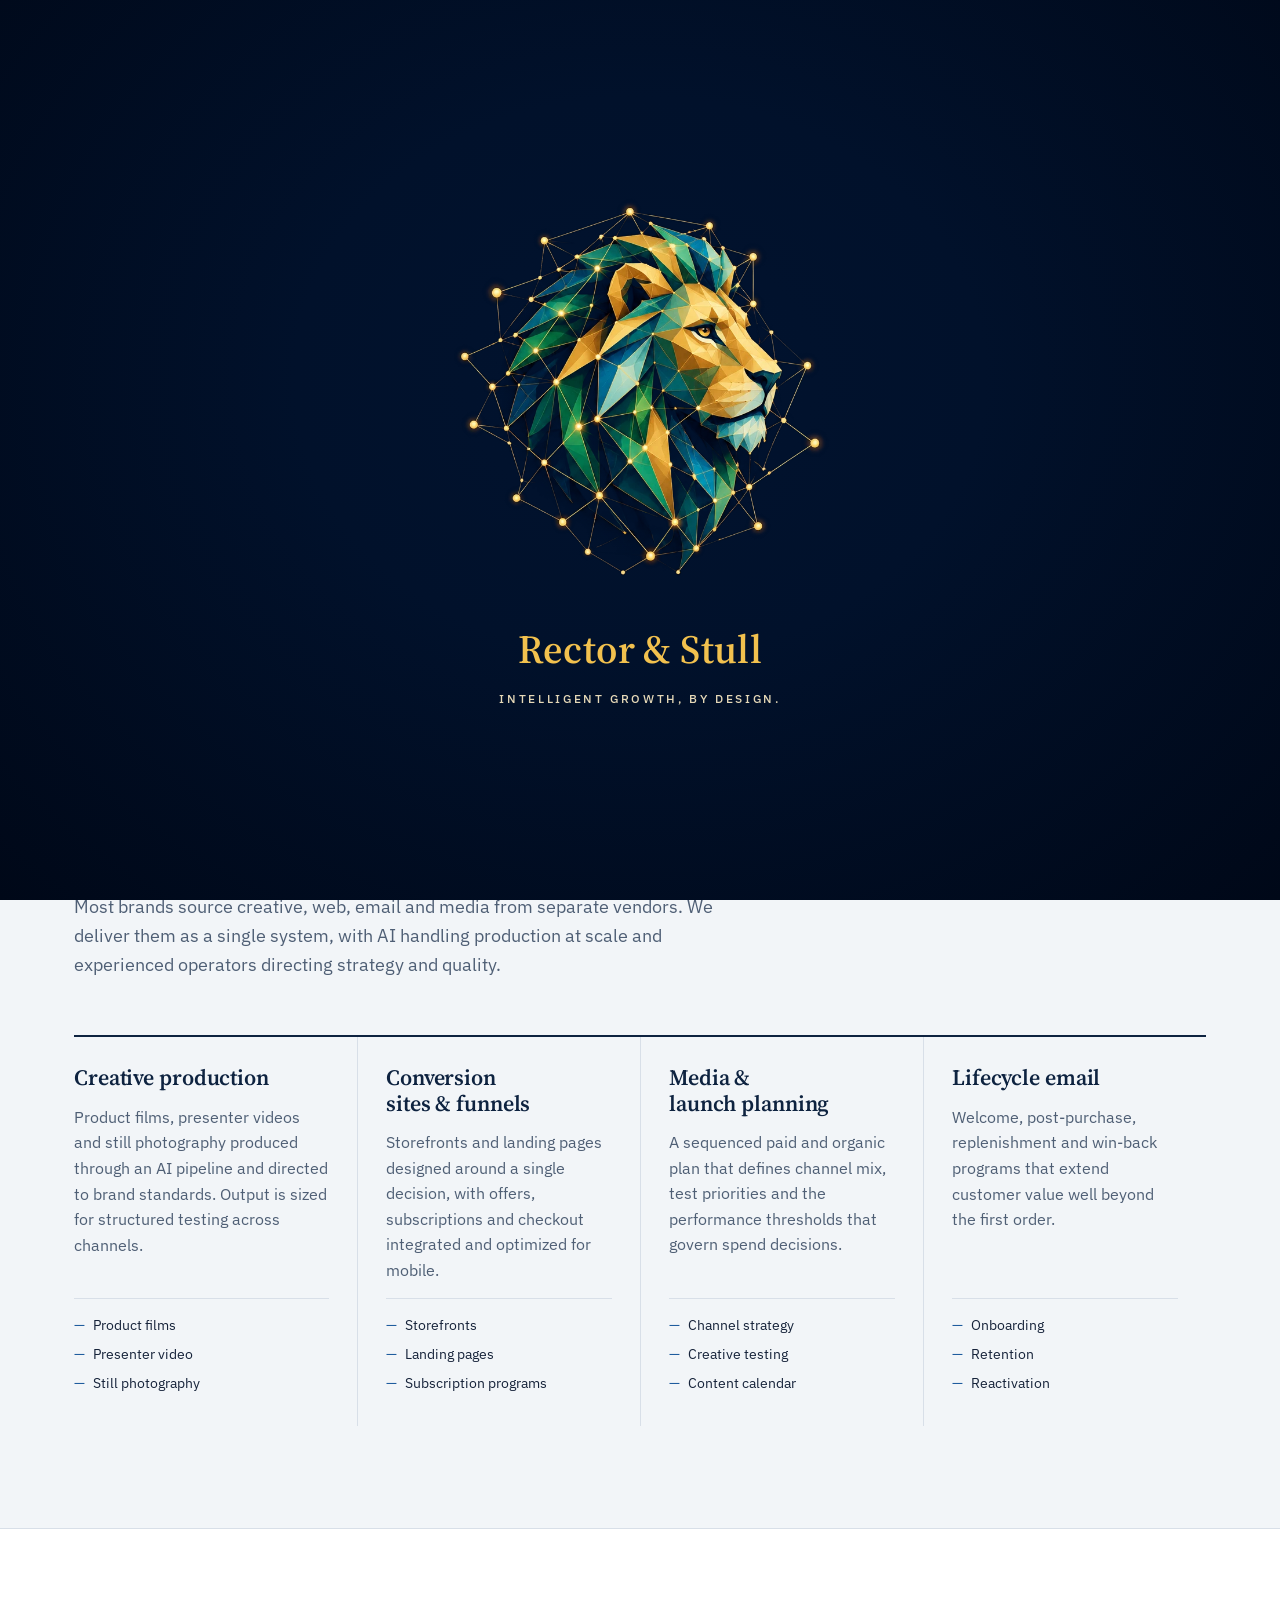
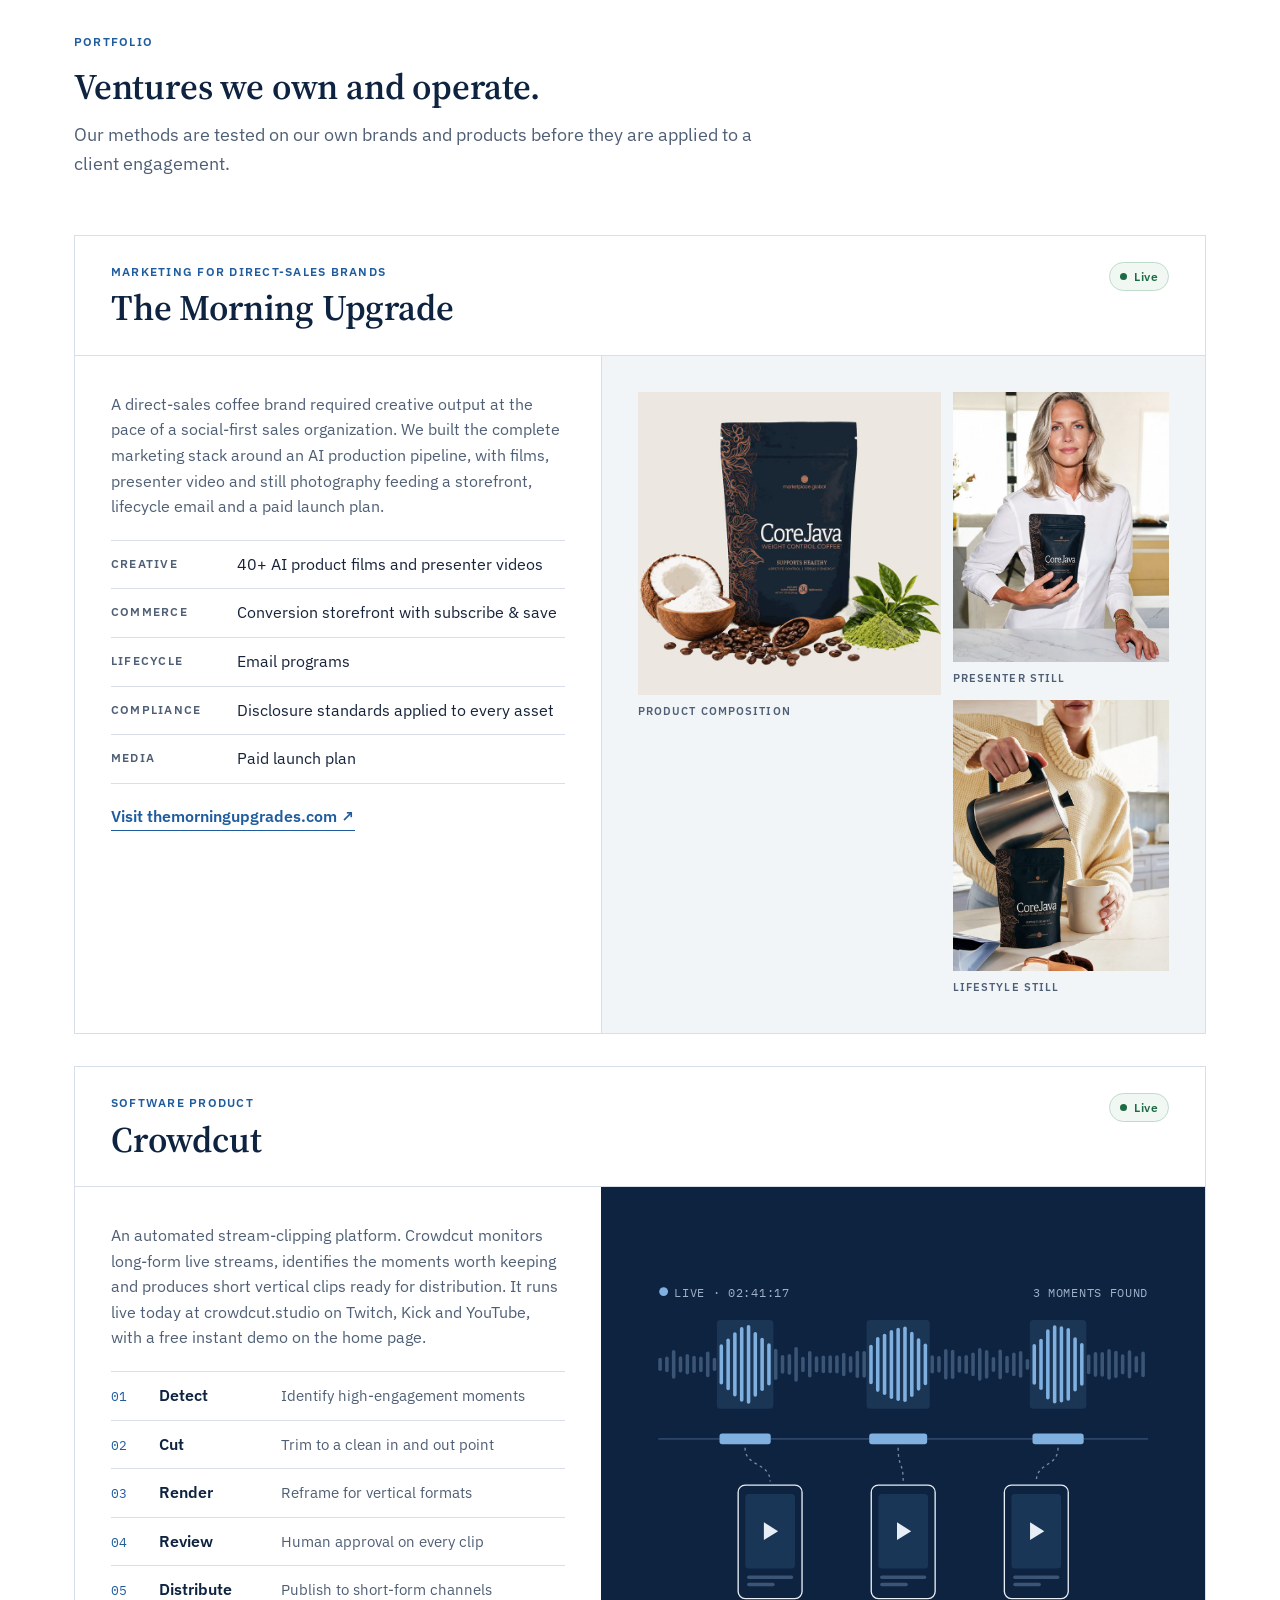
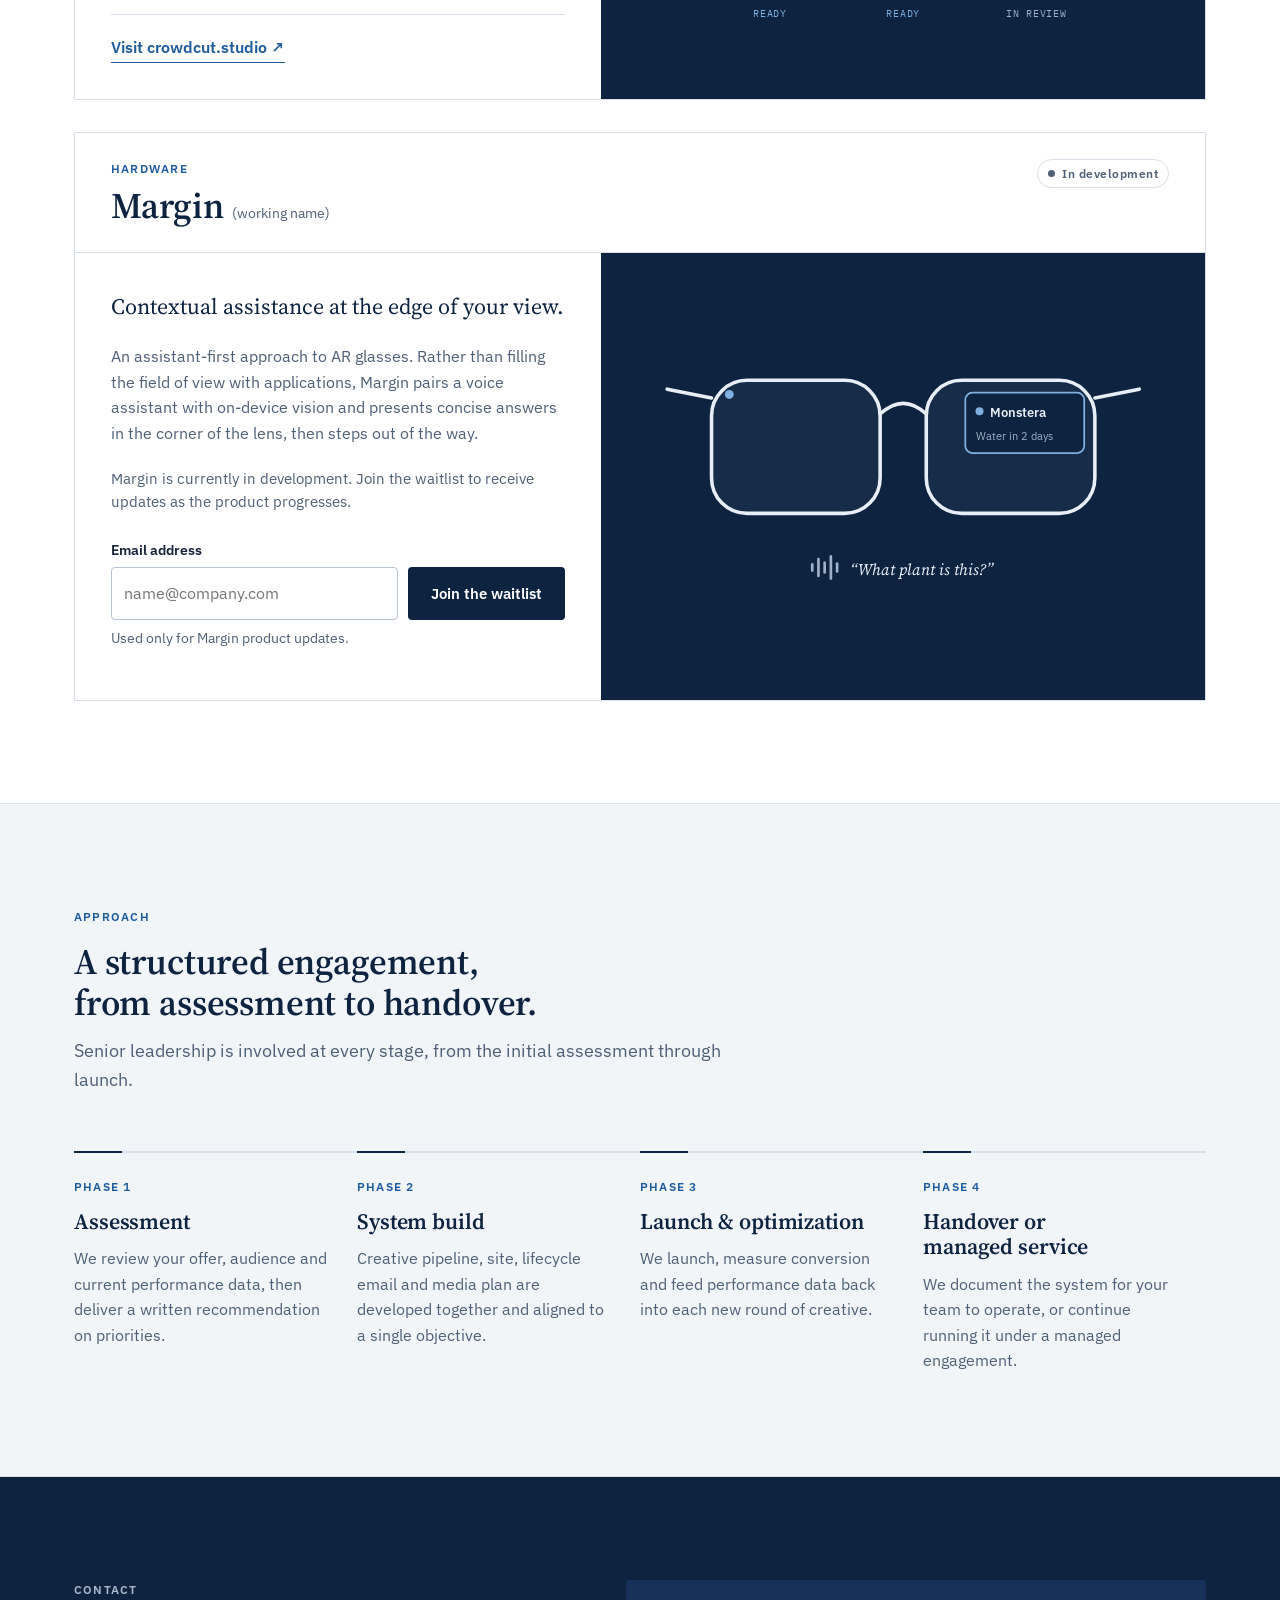
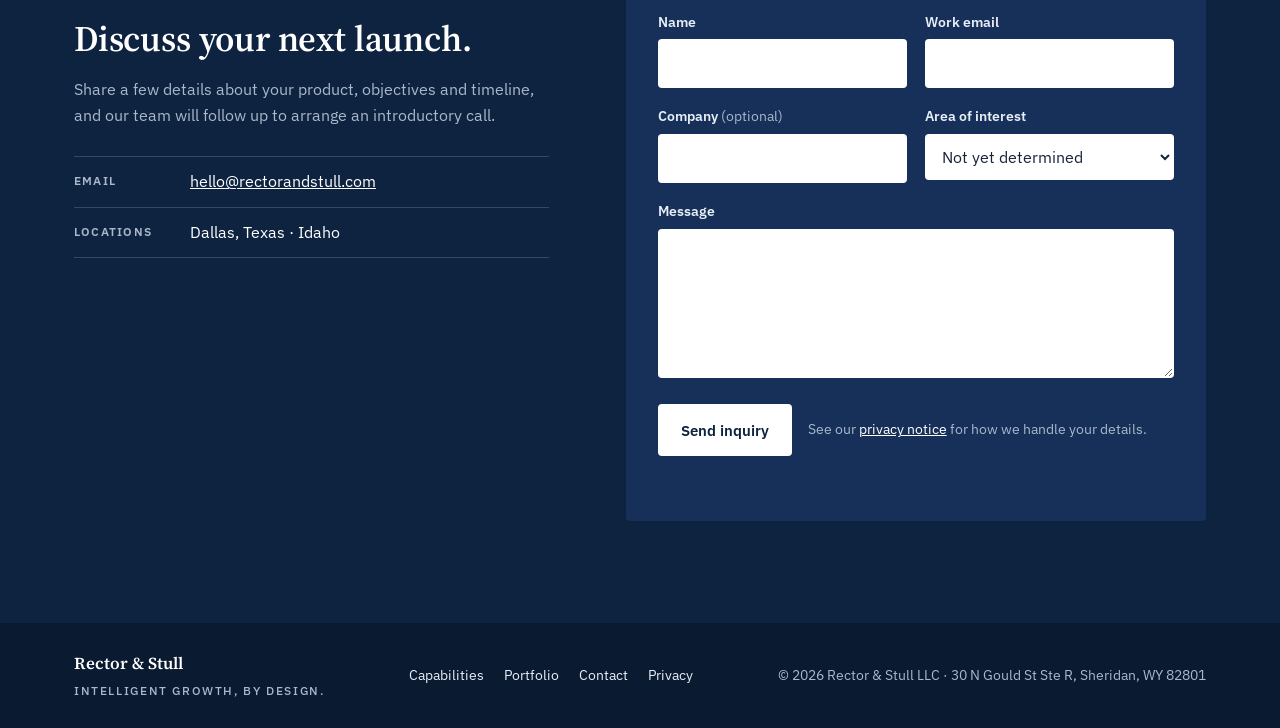
==== index.html @ 58e0342f "Intro: grow the network from one node, then assemble the 3D lion The intro starts from a single glow" ====
<!doctype html>
<html lang="en">
<head>
  <meta charset="utf-8">
  <meta name="viewport" content="width=device-width, initial-scale=1, viewport-fit=cover">
  <title>Rector &amp; Stull</title>
  <meta name="claude:viewport-fit-sides" content="cover">
  <meta name="description" content="Rector & Stull builds AI-driven marketing systems and products: creative production, conversion sites, email and paid media, run as one integrated program.">
  <meta name="theme-color" content="#0E2340">
  <link rel="canonical" href="https://rectorandstull.com/">
  <meta property="og:url" content="https://rectorandstull.com/">
  <meta property="og:image" content="https://rectorandstull.com/img/og.jpg">
  <meta property="og:image:width" content="1200">
  <meta property="og:image:height" content="630">
  <meta property="og:image:alt" content="Rector & Stull lion emblem">
  <meta name="twitter:image" content="https://rectorandstull.com/img/og.jpg">
  <meta name="twitter:card" content="summary_large_image">
  <meta property="og:title" content="Rector & Stull">
  <meta property="og:description" content="AI-driven marketing systems and products, proven on ventures we own and operate.">
  <meta property="og:type" content="website">
  <link rel="icon" type="image/png" href="img/favicon-64.png">
  <link rel="apple-touch-icon" href="img/apple-touch-icon.png">
  <link rel="preconnect" href="https://fonts.googleapis.com">
  <link rel="preconnect" href="https://fonts.gstatic.com" crossorigin>
  <link rel="stylesheet" href="https://fonts.googleapis.com/css2?family=IBM+Plex+Mono:wght@400;500&family=IBM+Plex+Sans:wght@400;500;600&family=Source+Serif+4:opsz,wght@8..60,500;8..60,600&display=swap">
  <link rel="stylesheet" href="assets/site.css">
  <script>
    (function () {
      var d = document.documentElement; d.classList.add('js');
      var seen = false; try { seen = sessionStorage.getItem('rs_intro') === '1'; } catch (e) {}
      var still = window.matchMedia && window.matchMedia('(prefers-reduced-motion: reduce)').matches;
      if (!seen && !still) d.classList.add('intro-on');
    })();
  </script>
</head>
<body>
  <div class="intro" id="intro" aria-hidden="true">
    <svg class="intro-lion" viewBox="0 0 690 690" aria-hidden="true"><defs><pattern id="rs-lion-tex" patternUnits="userSpaceOnUse" x="0" y="0" width="690" height="690"><image href="img/lion-3d.webp" x="0" y="0" width="690" height="690"/></pattern></defs><g class="intro-facets"><polygon points="42,284 0,207 106,256" style="--t:2976ms;--tx:-131px;--ty:-91px;--r:28deg"/><polygon points="0,138 98,174 0,207" style="--t:2971ms;--tx:-158px;--ty:-16px;--r:20deg"/><polygon points="0,207 98,174 106,256" style="--t:2907ms;--tx:-82px;--ty:-71px;--r:-16deg"/><polygon points="0,276 42,284 0,345" style="--t:2977ms;--tx:-139px;--ty:-22px;--r:44deg"/><polygon points="42,284 0,276 0,207" style="--t:3078ms;--tx:-106px;--ty:-18px;--r:43deg"/><polygon points="0,69 98,174 0,138" style="--t:3016ms;--tx:-43px;--ty:-67px;--r:-5deg"/><polygon points="540,112 507,133 456,80" style="--t:2842ms;--tx:126px;--ty:-95px;--r:-35deg"/><polygon points="465,59 540,112 456,80" style="--t:2903ms;--tx:50px;--ty:-69px;--r:33deg"/><polygon points="429,58 465,59 456,80" style="--t:2881ms;--tx:69px;--ty:-55px;--r:2deg"/><polygon points="552,0 465,59 483,0" style="--t:2953ms;--tx:74px;--ty:-108px;--r:1deg"/><polygon points="465,59 414,0 483,0" style="--t:2911ms;--tx:33px;--ty:-102px;--r:39deg"/><polygon points="465,59 429,58 414,0" style="--t:2898ms;--tx:23px;--ty:-93px;--r:-25deg"/><polygon points="208,210 204,136 265,162" style="--t:2800ms;--tx:-111px;--ty:-111px;--r:9deg"/><polygon points="69,690 131,529 138,690" style="--t:3226ms;--tx:-48px;--ty:157px;--r:27deg"/><polygon points="42,284 90,336 0,345" style="--t:2903ms;--tx:-132px;--ty:-52px;--r:-5deg"/><polygon points="131,529 0,621 0,552" style="--t:3114ms;--tx:-43px;--ty:58px;--r:18deg"/><polygon points="0,621 131,529 69,690" style="--t:3096ms;--tx:-93px;--ty:24px;--r:32deg"/><polygon points="200,329 248,368 206,375" style="--t:2642ms;--tx:-146px;--ty:-80px;--r:-34deg"/><polygon points="211,570 131,529 193,517" style="--t:2702ms;--tx:-44px;--ty:97px;--r:-38deg"/><polygon points="211,570 207,690 138,690" style="--t:2908ms;--tx:12px;--ty:163px;--r:-14deg"/><polygon points="131,529 211,570 138,690" style="--t:2978ms;--tx:-83px;--ty:118px;--r:31deg"/><polygon points="548,577 564,505 690,552" style="--t:2943ms;--tx:63px;--ty:49px;--r:-21deg"/><polygon points="690,621 548,577 690,552" style="--t:3023ms;--tx:94px;--ty:41px;--r:8deg"/><polygon points="0,69 69,0 98,174" style="--t:3019ms;--tx:-130px;--ty:-81px;--r:-49deg"/><polygon points="401,95 429,58 456,80" style="--t:2666ms;--tx:-38px;--ty:-152px;--r:13deg"/><polygon points="465,59 563,98 540,112" style="--t:2972ms;--tx:83px;--ty:-39px;--r:42deg"/><polygon points="563,98 465,59 552,0" style="--t:2895ms;--tx:73px;--ty:-117px;--r:30deg"/><polygon points="165,275 240,256 200,329" style="--t:2458ms;--tx:-67px;--ty:-32px;--r:-21deg"/><polygon points="240,256 165,275 208,210" style="--t:2720ms;--tx:-51px;--ty:-118px;--r:29deg"/><polygon points="208,210 157,187 204,136" style="--t:2822ms;--tx:-132px;--ty:-103px;--r:-5deg"/><polygon points="0,483 131,529 0,552" style="--t:2904ms;--tx:-116px;--ty:57px;--r:19deg"/><polygon points="131,529 0,483 96,428" style="--t:2952ms;--tx:-76px;--ty:110px;--r:42deg"/><polygon points="143,473 131,529 96,428" style="--t:2855ms;--tx:-121px;--ty:-10px;--r:31deg"/><polygon points="58,401 0,414 0,345" style="--t:2836ms;--tx:-105px;--ty:-44px;--r:38deg"/><polygon points="90,336 58,401 0,345" style="--t:2817ms;--tx:-153px;--ty:-23px;--r:21deg"/><polygon points="58,401 0,483 0,414" style="--t:3011ms;--tx:-74px;--ty:-27px;--r:-40deg"/><polygon points="0,483 58,401 96,428" style="--t:2924ms;--tx:-133px;--ty:-39px;--r:-19deg"/><polygon points="116,313 42,284 106,256" style="--t:2668ms;--tx:-115px;--ty:-26px;--r:-3deg"/><polygon points="116,313 90,336 42,284" style="--t:2832ms;--tx:-157px;--ty:14px;--r:-21deg"/><polygon points="114,406 143,473 96,428" style="--t:2644ms;--tx:-143px;--ty:79px;--r:-34deg"/><polygon points="143,473 114,406 165,414" style="--t:2646ms;--tx:-103px;--ty:-19px;--r:34deg"/><polygon points="58,401 114,406 96,428" style="--t:2665ms;--tx:-90px;--ty:-25px;--r:-32deg"/><polygon points="114,406 58,401 90,336" style="--t:2869ms;--tx:-145px;--ty:-80px;--r:25deg"/><polygon points="263,563 211,570 193,517" style="--t:2903ms;--tx:-115px;--ty:50px;--r:-36deg"/><polygon points="275,524 258,456 328,466" style="--t:2681ms;--tx:-32px;--ty:96px;--r:0deg"/><polygon points="263,563 275,524 298,560" style="--t:2579ms;--tx:23px;--ty:94px;--r:10deg"/><polygon points="275,524 263,563 193,517" style="--t:2799ms;--tx:-133px;--ty:72px;--r:44deg"/><polygon points="180,468 143,473 165,414" style="--t:2738ms;--tx:-127px;--ty:24px;--r:-42deg"/><polygon points="205,424 165,414 206,375" style="--t:2446ms;--tx:-90px;--ty:-3px;--r:29deg"/><polygon points="205,424 180,468 165,414" style="--t:2624ms;--tx:-65px;--ty:108px;--r:-6deg"/><polygon points="276,690 313,657 345,690" style="--t:2872ms;--tx:18px;--ty:99px;--r:-15deg"/><polygon points="414,690 411,658 483,690" style="--t:3098ms;--tx:72px;--ty:89px;--r:11deg"/><polygon points="411,658 442,615 483,690" style="--t:3125ms;--tx:55px;--ty:55px;--r:-31deg"/><polygon points="411,658 414,690 345,690" style="--t:2925ms;--tx:40px;--ty:66px;--r:-29deg"/><polygon points="442,615 476,610 483,690" style="--t:2882ms;--tx:57px;--ty:122px;--r:-14deg"/><polygon points="552,690 476,610 548,577" style="--t:2901ms;--tx:85px;--ty:45px;--r:-33deg"/><polygon points="464,562 476,610 442,615" style="--t:2867ms;--tx:2px;--ty:142px;--r:-30deg"/><polygon points="592,396 587,349 690,345" style="--t:2716ms;--tx:99px;--ty:-55px;--r:-14deg"/><polygon points="633,300 690,276 690,345" style="--t:3025ms;--tx:75px;--ty:-59px;--r:19deg"/><polygon points="587,349 633,300 690,345" style="--t:2909ms;--tx:160px;--ty:-12px;--r:-39deg"/><polygon points="633,300 690,207 690,276" style="--t:2888ms;--tx:124px;--ty:-27px;--r:48deg"/><polygon points="633,300 572,242 690,207" style="--t:3051ms;--tx:141px;--ty:-38px;--r:20deg"/><polygon points="621,690 552,690 548,577" style="--t:3002ms;--tx:52px;--ty:86px;--r:-14deg"/><polygon points="690,621 621,690 548,577" style="--t:3036ms;--tx:153px;--ty:29px;--r:22deg"/><polygon points="327,34 276,0 345,0" style="--t:3019ms;--tx:-37px;--ty:-105px;--r:-32deg"/><polygon points="344,128 347,72 374,94" style="--t:2773ms;--tx:64px;--ty:-133px;--r:43deg"/><polygon points="507,133 464,118 456,80" style="--t:2725ms;--tx:55px;--ty:-62px;--r:4deg"/><polygon points="477,169 464,118 507,133" style="--t:2632ms;--tx:71px;--ty:-102px;--r:-15deg"/><polygon points="464,118 401,95 456,80" style="--t:2741ms;--tx:67px;--ty:-97px;--r:-9deg"/><polygon points="207,0 179,84 138,0" style="--t:2874ms;--tx:-104px;--ty:-115px;--r:47deg"/><polygon points="216,94 179,84 207,0" style="--t:2864ms;--tx:-0px;--ty:-157px;--r:-28deg"/><polygon points="179,84 69,0 138,0" style="--t:2980ms;--tx:-34px;--ty:-95px;--r:46deg"/><polygon points="69,0 179,84 98,174" style="--t:2923ms;--tx:-58px;--ty:-128px;--r:-29deg"/><polygon points="179,84 216,94 204,136" style="--t:2929ms;--tx:-54px;--ty:-61px;--r:-45deg"/><polygon points="179,84 157,187 98,174" style="--t:2802ms;--tx:-55px;--ty:-80px;--r:34deg"/><polygon points="157,187 179,84 204,136" style="--t:2710ms;--tx:-16px;--ty:-72px;--r:-24deg"/><polygon points="476,314 457,348 428,318" style="--t:2363ms;--tx:98px;--ty:-37px;--r:-11deg"/><polygon points="416,376 457,348 445,374" style="--t:2560ms;--tx:129px;--ty:21px;--r:-11deg"/><polygon points="457,348 416,376 428,318" style="--t:2523ms;--tx:143px;--ty:-20px;--r:41deg"/><polygon points="336,381 309,365 339,331" style="--t:2310ms;--tx:-96px;--ty:2px;--r:41deg"/><polygon points="309,365 308,302 339,331" style="--t:2336ms;--tx:-36px;--ty:-85px;--r:-6deg"/><polygon points="248,368 309,365 271,392" style="--t:2501ms;--tx:-132px;--ty:75px;--r:4deg"/><polygon points="301,412 336,381 364,402" style="--t:2273ms;--tx:-10px;--ty:77px;--r:17deg"/><polygon points="258,456 301,412 328,466" style="--t:2555ms;--tx:4px;--ty:100px;--r:27deg"/><polygon points="301,412 258,456 271,392" style="--t:2361ms;--tx:-118px;--ty:94px;--r:7deg"/><polygon points="309,365 301,412 271,392" style="--t:2257ms;--tx:-145px;--ty:5px;--r:6deg"/><polygon points="301,412 309,365 336,381" style="--t:2291ms;--tx:-89px;--ty:63px;--r:-38deg"/><polygon points="416,376 364,352 428,318" style="--t:2240ms;--tx:64px;--ty:-59px;--r:-25deg"/><polygon points="364,352 336,381 339,331" style="--t:2305ms;--tx:44px;--ty:-121px;--r:32deg"/><polygon points="336,381 364,352 364,402" style="--t:2194ms;--tx:45px;--ty:64px;--r:-8deg"/><polygon points="364,352 416,376 364,402" style="--t:2218ms;--tx:80px;--ty:-7px;--r:-11deg"/><polygon points="529,310 476,314 513,270" style="--t:2678ms;--tx:117px;--ty:-85px;--r:-27deg"/><polygon points="690,207 539,194 690,138" style="--t:2910ms;--tx:65px;--ty:-43px;--r:-5deg"/><polygon points="572,242 539,194 690,207" style="--t:2887ms;--tx:75px;--ty:-10px;--r:30deg"/><polygon points="539,194 563,98 690,138" style="--t:2959ms;--tx:61px;--ty:-43px;--r:38deg"/><polygon points="563,98 539,194 540,112" style="--t:2792ms;--tx:88px;--ty:-87px;--r:41deg"/><polygon points="539,194 507,133 540,112" style="--t:2844ms;--tx:90px;--ty:-25px;--r:16deg"/><polygon points="539,194 477,169 507,133" style="--t:2772ms;--tx:87px;--ty:-100px;--r:5deg"/><polygon points="539,194 507,210 477,169" style="--t:2657ms;--tx:63px;--ty:-46px;--r:-2deg"/><polygon points="271,133 321,170 265,162" style="--t:2613ms;--tx:-74px;--ty:-103px;--r:17deg"/><polygon points="321,170 344,128 353,160" style="--t:2497ms;--tx:-20px;--ty:-73px;--r:10deg"/><polygon points="321,170 271,133 344,128" style="--t:2509ms;--tx:-53px;--ty:-102px;--r:-5deg"/><polygon points="240,256 254,317 200,329" style="--t:2317ms;--tx:-49px;--ty:-79px;--r:11deg"/><polygon points="254,317 248,368 200,329" style="--t:2360ms;--tx:-100px;--ty:-32px;--r:-18deg"/><polygon points="309,365 254,317 308,302" style="--t:2310ms;--tx:-105px;--ty:-77px;--r:19deg"/><polygon points="254,317 309,365 248,368" style="--t:2297ms;--tx:-89px;--ty:33px;--r:-17deg"/><polygon points="240,256 262,196 304,225" style="--t:2530ms;--tx:-59px;--ty:-82px;--r:-40deg"/><polygon points="321,170 262,196 265,162" style="--t:2614ms;--tx:-87px;--ty:-85px;--r:19deg"/><polygon points="262,196 321,170 304,225" style="--t:2567ms;--tx:-68px;--ty:-81px;--r:44deg"/><polygon points="262,196 208,210 265,162" style="--t:2467ms;--tx:-35px;--ty:-108px;--r:11deg"/><polygon points="262,196 240,256 208,210" style="--t:2517ms;--tx:-113px;--ty:-56px;--r:-49deg"/><polygon points="165,275 128,249 208,210" style="--t:2760ms;--tx:-64px;--ty:-86px;--r:4deg"/><polygon points="128,249 157,187 208,210" style="--t:2694ms;--tx:-23px;--ty:-71px;--r:-20deg"/><polygon points="128,249 116,313 106,256" style="--t:2703ms;--tx:-108px;--ty:-93px;--r:-8deg"/><polygon points="116,313 128,249 165,275" style="--t:2533ms;--tx:-94px;--ty:-58px;--r:-38deg"/><polygon points="98,174 128,249 106,256" style="--t:2822ms;--tx:-91px;--ty:-44px;--r:-23deg"/><polygon points="157,187 128,249 98,174" style="--t:2778ms;--tx:-104px;--ty:-35px;--r:44deg"/><polygon points="131,529 153,508 193,517" style="--t:2793ms;--tx:-66px;--ty:103px;--r:42deg"/><polygon points="143,473 153,508 131,529" style="--t:2920ms;--tx:-147px;--ty:63px;--r:26deg"/><polygon points="153,508 180,468 193,517" style="--t:2797ms;--tx:-61px;--ty:59px;--r:23deg"/><polygon points="180,468 153,508 143,473" style="--t:2788ms;--tx:-102px;--ty:2px;--r:38deg"/><polygon points="165,316 165,275 200,329" style="--t:2494ms;--tx:-113px;--ty:-126px;--r:-45deg"/><polygon points="165,316 116,313 165,275" style="--t:2592ms;--tx:-105px;--ty:-129px;--r:17deg"/><polygon points="297,614 263,563 298,560" style="--t:2673ms;--tx:31px;--ty:90px;--r:44deg"/><polygon points="218,481 275,524 193,517" style="--t:2778ms;--tx:-80px;--ty:122px;--r:40deg"/><polygon points="275,524 218,481 258,456" style="--t:2554ms;--tx:-86px;--ty:45px;--r:-17deg"/><polygon points="180,468 218,481 193,517" style="--t:2550ms;--tx:-54px;--ty:113px;--r:-48deg"/><polygon points="218,481 205,424 258,456" style="--t:2600ms;--tx:-70px;--ty:127px;--r:-37deg"/><polygon points="205,424 218,481 180,468" style="--t:2543ms;--tx:-82px;--ty:98px;--r:31deg"/><polygon points="248,368 239,406 206,375" style="--t:2560ms;--tx:-138px;--ty:-12px;--r:4deg"/><polygon points="239,406 205,424 206,375" style="--t:2481ms;--tx:-120px;--ty:100px;--r:-9deg"/><polygon points="239,406 248,368 271,392" style="--t:2490ms;--tx:-72px;--ty:77px;--r:-40deg"/><polygon points="258,456 239,406 271,392" style="--t:2436ms;--tx:-100px;--ty:31px;--r:18deg"/><polygon points="205,424 239,406 258,456" style="--t:2416ms;--tx:-86px;--ty:71px;--r:1deg"/><polygon points="313,657 363,628 345,690" style="--t:2871ms;--tx:-40px;--ty:153px;--r:31deg"/><polygon points="363,628 411,658 345,690" style="--t:2814ms;--tx:11px;--ty:104px;--r:7deg"/><polygon points="297,614 363,628 313,657" style="--t:2768ms;--tx:-38px;--ty:105px;--r:44deg"/><polygon points="476,610 522,556 548,577" style="--t:2757ms;--tx:81px;--ty:86px;--r:33deg"/><polygon points="522,556 476,610 464,562" style="--t:2942ms;--tx:83px;--ty:57px;--r:24deg"/><polygon points="522,556 564,505 548,577" style="--t:2862ms;--tx:146px;--ty:73px;--r:34deg"/><polygon points="534,510 522,556 505,520" style="--t:2775ms;--tx:111px;--ty:120px;--r:-28deg"/><polygon points="522,556 534,510 564,505" style="--t:2972ms;--tx:57px;--ty:131px;--r:19deg"/><polygon points="416,376 391,416 364,402" style="--t:2457ms;--tx:94px;--ty:87px;--r:-30deg"/><polygon points="474,533 458,461 505,520" style="--t:2737ms;--tx:61px;--ty:102px;--r:18deg"/><polygon points="522,556 474,533 505,520" style="--t:2791ms;--tx:50px;--ty:133px;--r:-41deg"/><polygon points="474,533 522,556 464,562" style="--t:2896ms;--tx:61px;--ty:49px;--r:-38deg"/><polygon points="672,428 646,434 690,345" style="--t:2925ms;--tx:102px;--ty:16px;--r:-30deg"/><polygon points="646,434 592,396 690,345" style="--t:2999ms;--tx:157px;--ty:-7px;--r:-26deg"/><polygon points="690,483 646,434 672,428" style="--t:3068ms;--tx:154px;--ty:15px;--r:15deg"/><polygon points="457,348 506,363 445,374" style="--t:2569ms;--tx:129px;--ty:-66px;--r:-15deg"/><polygon points="506,363 529,310 587,349" style="--t:2744ms;--tx:78px;--ty:26px;--r:-48deg"/><polygon points="506,363 457,348 476,314" style="--t:2610ms;--tx:146px;--ty:66px;--r:-6deg"/><polygon points="529,310 506,363 476,314" style="--t:2687ms;--tx:55px;--ty:-53px;--r:8deg"/><polygon points="273,43 216,94 207,0" style="--t:2912ms;--tx:4px;--ty:-93px;--r:-4deg"/><polygon points="216,94 273,43 277,79" style="--t:2982ms;--tx:-57px;--ty:-95px;--r:11deg"/><polygon points="273,43 276,0 327,34" style="--t:3068ms;--tx:-71px;--ty:-119px;--r:-9deg"/><polygon points="301,80 347,72 344,128" style="--t:2720ms;--tx:-39px;--ty:-110px;--r:7deg"/><polygon points="301,80 271,133 277,79" style="--t:2723ms;--tx:-30px;--ty:-130px;--r:35deg"/><polygon points="271,133 301,80 344,128" style="--t:2729ms;--tx:-49px;--ty:-159px;--r:-33deg"/><polygon points="347,72 301,80 327,34" style="--t:2681ms;--tx:40px;--ty:-88px;--r:-35deg"/><polygon points="273,43 301,80 277,79" style="--t:2787ms;--tx:-41px;--ty:-97px;--r:35deg"/><polygon points="301,80 273,43 327,34" style="--t:2785ms;--tx:-51px;--ty:-76px;--r:45deg"/><polygon points="362,54 327,34 345,0" style="--t:2875ms;--tx:-25px;--ty:-146px;--r:44deg"/><polygon points="362,54 347,72 327,34" style="--t:2845ms;--tx:36px;--ty:-90px;--r:-15deg"/><polygon points="414,0 362,54 345,0" style="--t:2951ms;--tx:-22px;--ty:-95px;--r:-31deg"/><polygon points="429,58 362,54 414,0" style="--t:2819ms;--tx:82px;--ty:-125px;--r:-39deg"/><polygon points="347,72 362,54 374,94" style="--t:2751ms;--tx:49px;--ty:-148px;--r:6deg"/><polygon points="362,54 401,95 374,94" style="--t:2856ms;--tx:-29px;--ty:-145px;--r:32deg"/><polygon points="401,95 362,54 429,58" style="--t:2791ms;--tx:-10px;--ty:-73px;--r:13deg"/><polygon points="236,113 216,94 277,79" style="--t:2830ms;--tx:-100px;--ty:-69px;--r:44deg"/><polygon points="271,133 236,113 277,79" style="--t:2599ms;--tx:-52px;--ty:-55px;--r:-6deg"/><polygon points="216,94 236,113 204,136" style="--t:2737ms;--tx:-2px;--ty:-77px;--r:-30deg"/><polygon points="204,136 236,113 265,162" style="--t:2847ms;--tx:-82px;--ty:-49px;--r:-11deg"/><polygon points="236,113 271,133 265,162" style="--t:2534ms;--tx:-77px;--ty:-105px;--r:12deg"/><polygon points="507,210 527,244 513,270" style="--t:2694ms;--tx:120px;--ty:-54px;--r:-47deg"/><polygon points="527,244 539,194 572,242" style="--t:2785ms;--tx:81px;--ty:-43px;--r:-8deg"/><polygon points="539,194 527,244 507,210" style="--t:2623ms;--tx:95px;--ty:-23px;--r:-34deg"/><polygon points="464,118 405,154 401,95" style="--t:2814ms;--tx:92px;--ty:-125px;--r:18deg"/><polygon points="401,95 405,154 374,94" style="--t:2691ms;--tx:21px;--ty:-124px;--r:10deg"/><polygon points="405,154 344,128 374,94" style="--t:2823ms;--tx:-23px;--ty:-145px;--r:-48deg"/><polygon points="344,128 405,154 353,160" style="--t:2535ms;--tx:57px;--ty:-76px;--r:1deg"/><polygon points="507,210 481,196 477,169" style="--t:2804ms;--tx:92px;--ty:-75px;--r:20deg"/><polygon points="446,253 476,314 428,318" style="--t:2623ms;--tx:88px;--ty:-2px;--r:-36deg"/><polygon points="476,314 446,253 513,270" style="--t:2481ms;--tx:82px;--ty:-121px;--r:33deg"/><polygon points="446,253 507,210 513,270" style="--t:2490ms;--tx:38px;--ty:-95px;--r:19deg"/><polygon points="446,253 481,196 507,210" style="--t:2698ms;--tx:87px;--ty:-101px;--r:42deg"/><polygon points="481,196 446,253 424,230" style="--t:2675ms;--tx:29px;--ty:-138px;--r:28deg"/><polygon points="633,300 574,298 572,242" style="--t:2927ms;--tx:79px;--ty:-34px;--r:-3deg"/><polygon points="574,298 529,310 513,270" style="--t:2631ms;--tx:135px;--ty:-67px;--r:15deg"/><polygon points="574,298 633,300 587,349" style="--t:2857ms;--tx:84px;--ty:1px;--r:-44deg"/><polygon points="529,310 574,298 587,349" style="--t:2688ms;--tx:131px;--ty:31px;--r:29deg"/><polygon points="527,244 574,298 513,270" style="--t:2721ms;--tx:169px;--ty:-16px;--r:21deg"/><polygon points="574,298 527,244 572,242" style="--t:2845ms;--tx:143px;--ty:19px;--r:31deg"/><polygon points="254,317 272,286 308,302" style="--t:2230ms;--tx:-160px;--ty:-26px;--r:-26deg"/><polygon points="272,286 254,317 240,256" style="--t:2363ms;--tx:-129px;--ty:-33px;--r:-47deg"/><polygon points="165,316 160,363 116,313" style="--t:2739ms;--tx:-144px;--ty:14px;--r:41deg"/><polygon points="116,313 160,363 90,336" style="--t:2763ms;--tx:-132px;--ty:-2px;--r:36deg"/><polygon points="160,363 114,406 90,336" style="--t:2778ms;--tx:-67px;--ty:23px;--r:38deg"/><polygon points="114,406 160,363 165,414" style="--t:2709ms;--tx:-96px;--ty:80px;--r:9deg"/><polygon points="165,414 160,363 206,375" style="--t:2532ms;--tx:-89px;--ty:-30px;--r:-36deg"/><polygon points="160,363 200,329 206,375" style="--t:2496ms;--tx:-156px;--ty:26px;--r:16deg"/><polygon points="160,363 165,316 200,329" style="--t:2464ms;--tx:-80px;--ty:-1px;--r:21deg"/><polygon points="263,563 254,621 211,570" style="--t:2938ms;--tx:7px;--ty:120px;--r:-26deg"/><polygon points="297,614 254,621 263,563" style="--t:2773ms;--tx:-94px;--ty:139px;--r:-22deg"/><polygon points="211,570 254,621 207,690" style="--t:2946ms;--tx:-15px;--ty:75px;--r:10deg"/><polygon points="254,621 276,690 207,690" style="--t:2897ms;--tx:-74px;--ty:124px;--r:-36deg"/><polygon points="276,690 254,621 313,657" style="--t:2992ms;--tx:20px;--ty:145px;--r:-21deg"/><polygon points="254,621 297,614 313,657" style="--t:2962ms;--tx:-48px;--ty:118px;--r:-28deg"/><polygon points="411,658 414,624 442,615" style="--t:3027ms;--tx:64px;--ty:132px;--r:-3deg"/><polygon points="363,628 414,624 411,658" style="--t:2902ms;--tx:-8px;--ty:104px;--r:26deg"/><polygon points="360,567 297,614 298,560" style="--t:2762ms;--tx:-56px;--ty:128px;--r:45deg"/><polygon points="360,567 363,628 297,614" style="--t:2800ms;--tx:27px;--ty:167px;--r:2deg"/><polygon points="458,461 527,462 505,520" style="--t:2679ms;--tx:58px;--ty:75px;--r:46deg"/><polygon points="527,462 534,510 505,520" style="--t:2852ms;--tx:66px;--ty:74px;--r:31deg"/><polygon points="534,510 527,462 564,505" style="--t:2930ms;--tx:95px;--ty:130px;--r:-41deg"/><polygon points="397,471 391,416 458,461" style="--t:2604ms;--tx:26px;--ty:115px;--r:-42deg"/><polygon points="646,434 578,468 592,396" style="--t:2872ms;--tx:73px;--ty:-3px;--r:44deg"/><polygon points="527,462 578,468 564,505" style="--t:2911ms;--tx:113px;--ty:90px;--r:17deg"/><polygon points="578,468 690,483 564,505" style="--t:2910ms;--tx:99px;--ty:-1px;--r:1deg"/><polygon points="578,468 646,434 690,483" style="--t:2979ms;--tx:82px;--ty:8px;--r:-16deg"/><polygon points="481,196 446,159 477,169" style="--t:2572ms;--tx:82px;--ty:-42px;--r:-11deg"/><polygon points="446,159 464,118 477,169" style="--t:2723ms;--tx:25px;--ty:-117px;--r:5deg"/><polygon points="446,159 405,154 464,118" style="--t:2550ms;--tx:100px;--ty:-73px;--r:-35deg"/><polygon points="366,246 383,205 424,230" style="--t:2623ms;--tx:-9px;--ty:-142px;--r:-2deg"/><polygon points="405,154 383,205 353,160" style="--t:2504ms;--tx:5px;--ty:-118px;--r:-13deg"/><polygon points="383,205 321,170 353,160" style="--t:2478ms;--tx:-7px;--ty:-113px;--r:19deg"/><polygon points="322,240 383,205 366,246" style="--t:2346ms;--tx:-67px;--ty:-138px;--r:-43deg"/><polygon points="321,170 322,240 304,225" style="--t:2526ms;--tx:-23px;--ty:-166px;--r:-31deg"/><polygon points="383,205 322,240 321,170" style="--t:2616ms;--tx:-39px;--ty:-78px;--r:15deg"/><polygon points="308,302 360,301 339,331" style="--t:2147ms;--tx:-11px;--ty:-137px;--r:-37deg"/><polygon points="322,240 360,301 308,302" style="--t:2413ms;--tx:-46px;--ty:-160px;--r:-49deg"/><polygon points="360,301 322,240 366,246" style="--t:2234ms;--tx:18px;--ty:-94px;--r:-10deg"/><polygon points="360,301 364,352 339,331" style="--t:2370ms;--tx:7px;--ty:-75px;--r:-36deg"/><polygon points="364,352 360,301 428,318" style="--t:2328ms;--tx:133px;--ty:-59px;--r:-3deg"/><polygon points="286,274 240,256 304,225" style="--t:2356ms;--tx:-78px;--ty:-49px;--r:-30deg"/><polygon points="286,274 272,286 240,256" style="--t:2548ms;--tx:-61px;--ty:-54px;--r:14deg"/><polygon points="322,240 286,274 304,225" style="--t:2403ms;--tx:-133px;--ty:-103px;--r:45deg"/><polygon points="272,286 286,274 308,302" style="--t:2285ms;--tx:-30px;--ty:-112px;--r:17deg"/><polygon points="286,274 322,240 308,302" style="--t:2410ms;--tx:-17px;--ty:-113px;--r:-35deg"/><polygon points="325,533 360,567 298,560" style="--t:2811ms;--tx:-2px;--ty:114px;--r:26deg"/><polygon points="325,533 275,524 328,466" style="--t:2674ms;--tx:-80px;--ty:74px;--r:13deg"/><polygon points="275,524 325,533 298,560" style="--t:2561ms;--tx:20px;--ty:93px;--r:-22deg"/><polygon points="405,571 414,624 363,628" style="--t:2835ms;--tx:81px;--ty:142px;--r:-7deg"/><polygon points="360,567 405,571 363,628" style="--t:2765ms;--tx:-51px;--ty:141px;--r:27deg"/><polygon points="414,624 405,571 442,615" style="--t:2986ms;--tx:2px;--ty:101px;--r:46deg"/><polygon points="405,571 464,562 442,615" style="--t:2676ms;--tx:-10px;--ty:112px;--r:-16deg"/><polygon points="464,424 527,462 458,461" style="--t:2625ms;--tx:140px;--ty:68px;--r:31deg"/><polygon points="506,363 464,424 445,374" style="--t:2613ms;--tx:113px;--ty:-13px;--r:-42deg"/><polygon points="391,416 464,424 458,461" style="--t:2608ms;--tx:109px;--ty:13px;--r:-35deg"/><polygon points="464,424 416,376 445,374" style="--t:2589ms;--tx:68px;--ty:72px;--r:37deg"/><polygon points="464,424 391,416 416,376" style="--t:2364ms;--tx:68px;--ty:66px;--r:-5deg"/><polygon points="592,396 557,414 587,349" style="--t:2805ms;--tx:90px;--ty:-6px;--r:9deg"/><polygon points="578,468 557,414 592,396" style="--t:2882ms;--tx:66px;--ty:78px;--r:-24deg"/><polygon points="557,414 578,468 527,462" style="--t:2635ms;--tx:73px;--ty:3px;--r:-25deg"/><polygon points="354,442 397,471 328,466" style="--t:2575ms;--tx:77px;--ty:110px;--r:-21deg"/><polygon points="397,471 354,442 391,416" style="--t:2395ms;--tx:47px;--ty:103px;--r:-5deg"/><polygon points="391,416 354,442 364,402" style="--t:2302ms;--tx:49px;--ty:152px;--r:-49deg"/><polygon points="301,412 354,442 328,466" style="--t:2326ms;--tx:-32px;--ty:97px;--r:-25deg"/><polygon points="354,442 301,412 364,402" style="--t:2559ms;--tx:23px;--ty:160px;--r:12deg"/><polygon points="474,533 437,491 458,461" style="--t:2521ms;--tx:64px;--ty:44px;--r:4deg"/><polygon points="437,491 397,471 458,461" style="--t:2723ms;--tx:67px;--ty:28px;--r:-47deg"/><polygon points="446,159 410,205 405,154" style="--t:2543ms;--tx:-3px;--ty:-167px;--r:28deg"/><polygon points="383,205 410,205 424,230" style="--t:2653ms;--tx:71px;--ty:-134px;--r:21deg"/><polygon points="410,205 383,205 405,154" style="--t:2497ms;--tx:46px;--ty:-87px;--r:-4deg"/><polygon points="410,205 481,196 424,230" style="--t:2665ms;--tx:19px;--ty:-85px;--r:35deg"/><polygon points="410,205 446,159 481,196" style="--t:2606ms;--tx:14px;--ty:-101px;--r:-22deg"/><polygon points="360,301 408,264 428,318" style="--t:2490ms;--tx:98px;--ty:-129px;--r:-3deg"/><polygon points="408,264 360,301 366,246" style="--t:2509ms;--tx:95px;--ty:-83px;--r:29deg"/><polygon points="408,264 446,253 428,318" style="--t:2375ms;--tx:42px;--ty:-123px;--r:-44deg"/><polygon points="408,264 366,246 424,230" style="--t:2433ms;--tx:82px;--ty:-122px;--r:40deg"/><polygon points="446,253 408,264 424,230" style="--t:2387ms;--tx:105px;--ty:-58px;--r:12deg"/><polygon points="378,530 405,571 360,567" style="--t:2718ms;--tx:-23px;--ty:97px;--r:-49deg"/><polygon points="325,533 378,530 360,567" style="--t:2796ms;--tx:-20px;--ty:140px;--r:-38deg"/><polygon points="397,471 378,530 328,466" style="--t:2482ms;--tx:3px;--ty:145px;--r:16deg"/><polygon points="378,530 325,533 328,466" style="--t:2645ms;--tx:-16px;--ty:83px;--r:-5deg"/><polygon points="464,424 524,401 527,462" style="--t:2594ms;--tx:94px;--ty:78px;--r:22deg"/><polygon points="524,401 557,414 527,462" style="--t:2768ms;--tx:106px;--ty:114px;--r:-45deg"/><polygon points="524,401 464,424 506,363" style="--t:2652ms;--tx:80px;--ty:6px;--r:-2deg"/><polygon points="524,401 506,363 587,349" style="--t:2780ms;--tx:74px;--ty:32px;--r:-30deg"/><polygon points="557,414 524,401 587,349" style="--t:2781ms;--tx:60px;--ty:50px;--r:-41deg"/><polygon points="415,521 474,533 464,562" style="--t:2807ms;--tx:58px;--ty:139px;--r:-30deg"/><polygon points="415,521 437,491 474,533" style="--t:2687ms;--tx:21px;--ty:106px;--r:-10deg"/><polygon points="405,571 415,521 464,562" style="--t:2604ms;--tx:6px;--ty:115px;--r:-12deg"/><polygon points="378,530 415,521 405,571" style="--t:2754ms;--tx:-20px;--ty:155px;--r:-16deg"/><polygon points="437,491 415,521 397,471" style="--t:2654ms;--tx:90px;--ty:125px;--r:29deg"/><polygon points="415,521 378,530 397,471" style="--t:2681ms;--tx:-6px;--ty:121px;--r:7deg"/></g><image class="intro-color" href="img/lion-3d.webp" x="0" y="0" width="690" height="690"/><g class="intro-net"><line class="edge" x1="339" y1="331" x2="308" y2="302" pathLength="1" style="--t:350ms;--dur:135ms"/><line class="edge" x1="339" y1="331" x2="336" y2="381" pathLength="1" style="--t:350ms;--dur:138ms"/><line class="edge" x1="308" y1="302" x2="272" y2="286" pathLength="1" style="--t:485ms;--dur:120ms"/><line class="edge" x1="308" y1="302" x2="286" y2="274" pathLength="1" style="--t:485ms;--dur:120ms"/><line class="edge" x1="272" y1="286" x2="271" y2="392" pathLength="1" style="--t:670ms;--dur:260ms"/><line class="edge" x1="336" y1="381" x2="271" y2="392" pathLength="1" style="--t:488ms;--dur:182ms"/><line class="edge" x1="271" y1="392" x2="354" y2="442" pathLength="1" style="--t:690ms;--dur:260ms"/><line class="edge" x1="336" y1="381" x2="354" y2="442" pathLength="1" style="--t:488ms;--dur:202ms"/><line class="edge" x1="286" y1="274" x2="240" y2="256" pathLength="1" style="--t:715ms;--dur:260ms"/><line class="edge" x1="272" y1="286" x2="240" y2="256" pathLength="1" style="--t:593ms;--dur:121ms"/><line class="edge" x1="286" y1="274" x2="322" y2="240" pathLength="1" style="--t:598ms;--dur:137ms"/><line class="edge" x1="286" y1="274" x2="304" y2="225" pathLength="1" style="--t:598ms;--dur:144ms"/><line class="edge" x1="272" y1="286" x2="304" y2="225" pathLength="1" style="--t:742ms;--dur:260ms"/><line class="edge" x1="322" y1="240" x2="304" y2="225" pathLength="1" style="--t:742ms;--dur:260ms"/><line class="edge" x1="272" y1="286" x2="239" y2="406" pathLength="1" style="--t:767ms;--dur:260ms"/><line class="edge" x1="271" y1="392" x2="239" y2="406" pathLength="1" style="--t:670ms;--dur:120ms"/><line class="edge" x1="271" y1="392" x2="328" y2="466" pathLength="1" style="--t:788ms;--dur:260ms"/><line class="edge" x1="354" y1="442" x2="328" y2="466" pathLength="1" style="--t:690ms;--dur:120ms"/><line class="edge" x1="354" y1="442" x2="391" y2="416" pathLength="1" style="--t:690ms;--dur:125ms"/><line class="edge" x1="239" y1="406" x2="200" y2="329" pathLength="1" style="--t:825ms;--dur:260ms"/><line class="edge" x1="272" y1="286" x2="200" y2="329" pathLength="1" style="--t:593ms;--dur:231ms"/><line class="edge" x1="240" y1="256" x2="200" y2="329" pathLength="1" style="--t:825ms;--dur:260ms"/><line class="edge" x1="322" y1="240" x2="200" y2="329" pathLength="1" style="--t:825ms;--dur:260ms"/><line class="edge" x1="354" y1="442" x2="397" y2="471" pathLength="1" style="--t:690ms;--dur:143ms"/><line class="edge" x1="391" y1="416" x2="397" y2="471" pathLength="1" style="--t:833ms;--dur:260ms"/><line class="edge" x1="240" y1="256" x2="208" y2="210" pathLength="1" style="--t:715ms;--dur:155ms"/><line class="edge" x1="322" y1="240" x2="366" y2="246" pathLength="1" style="--t:734ms;--dur:141ms"/><line class="edge" x1="240" y1="256" x2="262" y2="196" pathLength="1" style="--t:715ms;--dur:176ms"/><line class="edge" x1="200" y1="329" x2="165" y2="275" pathLength="1" style="--t:928ms;--dur:260ms"/><line class="edge" x1="240" y1="256" x2="165" y2="275" pathLength="1" style="--t:715ms;--dur:214ms"/><line class="edge" x1="208" y1="210" x2="165" y2="275" pathLength="1" style="--t:928ms;--dur:260ms"/><line class="edge" x1="322" y1="240" x2="383" y2="205" pathLength="1" style="--t:734ms;--dur:194ms"/><line class="edge" x1="304" y1="225" x2="383" y2="205" pathLength="1" style="--t:929ms;--dur:260ms"/><line class="edge" x1="397" y1="471" x2="437" y2="491" pathLength="1" style="--t:833ms;--dur:142ms"/><line class="edge" x1="239" y1="406" x2="180" y2="468" pathLength="1" style="--t:767ms;--dur:236ms"/><line class="edge" x1="391" y1="416" x2="445" y2="374" pathLength="1" style="--t:815ms;--dur:189ms"/><line class="edge" x1="180" y1="468" x2="275" y2="524" pathLength="1" style="--t:1005ms;--dur:260ms"/><line class="edge" x1="328" y1="466" x2="275" y2="524" pathLength="1" style="--t:788ms;--dur:217ms"/><line class="edge" x1="239" y1="406" x2="275" y2="524" pathLength="1" style="--t:1005ms;--dur:260ms"/><line class="edge" x1="208" y1="210" x2="157" y2="187" pathLength="1" style="--t:869ms;--dur:154ms"/><line class="edge" x1="165" y1="275" x2="128" y2="249" pathLength="1" style="--t:928ms;--dur:144ms"/><line class="edge" x1="354" y1="442" x2="405" y2="571" pathLength="1" style="--t:690ms;--dur:383ms"/><line class="edge" x1="328" y1="466" x2="405" y2="571" pathLength="1" style="--t:1073ms;--dur:260ms"/><line class="edge" x1="397" y1="471" x2="405" y2="571" pathLength="1" style="--t:1073ms;--dur:260ms"/><line class="edge" x1="383" y1="205" x2="424" y2="230" pathLength="1" style="--t:929ms;--dur:152ms"/><line class="edge" x1="262" y1="196" x2="271" y2="133" pathLength="1" style="--t:891ms;--dur:202ms"/><line class="edge" x1="208" y1="210" x2="271" y2="133" pathLength="1" style="--t:1093ms;--dur:260ms"/><line class="edge" x1="366" y1="246" x2="446" y2="253" pathLength="1" style="--t:875ms;--dur:222ms"/><line class="edge" x1="165" y1="275" x2="116" y2="313" pathLength="1" style="--t:928ms;--dur:171ms"/><line class="edge" x1="128" y1="249" x2="106" y2="256" pathLength="1" style="--t:1072ms;--dur:120ms"/><line class="edge" x1="437" y1="491" x2="474" y2="533" pathLength="1" style="--t:975ms;--dur:178ms"/><line class="edge" x1="405" y1="571" x2="474" y2="533" pathLength="1" style="--t:1153ms;--dur:260ms"/><line class="edge" x1="116" y1="313" x2="90" y2="336" pathLength="1" style="--t:1099ms;--dur:120ms"/><line class="edge" x1="157" y1="187" x2="98" y2="174" pathLength="1" style="--t:1024ms;--dur:192ms"/><line class="edge" x1="180" y1="468" x2="131" y2="529" pathLength="1" style="--t:1003ms;--dur:216ms"/><line class="edge" x1="271" y1="133" x2="236" y2="113" pathLength="1" style="--t:1093ms;--dur:128ms"/><line class="edge" x1="275" y1="524" x2="211" y2="570" pathLength="1" style="--t:1005ms;--dur:218ms"/><line class="edge" x1="131" y1="529" x2="211" y2="570" pathLength="1" style="--t:1222ms;--dur:260ms"/><line class="edge" x1="405" y1="571" x2="442" y2="615" pathLength="1" style="--t:1073ms;--dur:182ms"/><line class="edge" x1="474" y1="533" x2="505" y2="520" pathLength="1" style="--t:1153ms;--dur:120ms"/><line class="edge" x1="271" y1="133" x2="301" y2="80" pathLength="1" style="--t:1093ms;--dur:168ms"/><line class="edge" x1="405" y1="571" x2="363" y2="628" pathLength="1" style="--t:1073ms;--dur:195ms"/><line class="edge" x1="275" y1="524" x2="363" y2="628" pathLength="1" style="--t:1268ms;--dur:260ms"/><line class="edge" x1="211" y1="570" x2="254" y2="621" pathLength="1" style="--t:1279ms;--dur:260ms"/><line class="edge" x1="275" y1="524" x2="254" y2="621" pathLength="1" style="--t:1005ms;--dur:274ms"/><line class="edge" x1="446" y1="253" x2="446" y2="159" pathLength="1" style="--t:1286ms;--dur:260ms"/><line class="edge" x1="424" y1="230" x2="446" y2="159" pathLength="1" style="--t:1081ms;--dur:205ms"/><line class="edge" x1="236" y1="113" x2="204" y2="136" pathLength="1" style="--t:1221ms;--dur:120ms"/><line class="edge" x1="236" y1="113" x2="277" y2="79" pathLength="1" style="--t:1337ms;--dur:260ms"/><line class="edge" x1="301" y1="80" x2="277" y2="79" pathLength="1" style="--t:1261ms;--dur:120ms"/><line class="edge" x1="90" y1="336" x2="42" y2="284" pathLength="1" style="--t:1338ms;--dur:260ms"/><line class="edge" x1="106" y1="256" x2="42" y2="284" pathLength="1" style="--t:1145ms;--dur:193ms"/><line class="edge" x1="505" y1="520" x2="534" y2="510" pathLength="1" style="--t:1260ms;--dur:120ms"/><line class="edge" x1="442" y1="615" x2="411" y2="658" pathLength="1" style="--t:1255ms;--dur:146ms"/><line class="edge" x1="301" y1="80" x2="347" y2="72" pathLength="1" style="--t:1261ms;--dur:148ms"/><line class="edge" x1="424" y1="230" x2="539" y2="194" pathLength="1" style="--t:1081ms;--dur:333ms"/><line class="edge" x1="90" y1="336" x2="114" y2="406" pathLength="1" style="--t:1209ms;--dur:204ms"/><line class="edge" x1="254" y1="621" x2="313" y2="657" pathLength="1" style="--t:1428ms;--dur:260ms"/><line class="edge" x1="363" y1="628" x2="313" y2="657" pathLength="1" style="--t:1268ms;--dur:160ms"/><line class="edge" x1="446" y1="159" x2="527" y2="244" pathLength="1" style="--t:1428ms;--dur:260ms"/><line class="edge" x1="445" y1="374" x2="527" y2="244" pathLength="1" style="--t:1004ms;--dur:424ms"/><line class="edge" x1="446" y1="159" x2="464" y2="118" pathLength="1" style="--t:1286ms;--dur:142ms"/><line class="edge" x1="90" y1="336" x2="58" y2="401" pathLength="1" style="--t:1209ms;--dur:230ms"/><line class="edge" x1="347" y1="72" x2="362" y2="54" pathLength="1" style="--t:1409ms;--dur:120ms"/><line class="edge" x1="204" y1="136" x2="179" y2="84" pathLength="1" style="--t:1330ms;--dur:159ms"/><line class="edge" x1="347" y1="72" x2="327" y2="34" pathLength="1" style="--t:1409ms;--dur:120ms"/><line class="edge" x1="301" y1="80" x2="401" y2="95" pathLength="1" style="--t:1261ms;--dur:279ms"/><line class="edge" x1="464" y1="118" x2="456" y2="80" pathLength="1" style="--t:1428ms;--dur:123ms"/><line class="edge" x1="534" y1="510" x2="548" y2="577" pathLength="1" style="--t:1344ms;--dur:217ms"/><line class="edge" x1="527" y1="244" x2="572" y2="242" pathLength="1" style="--t:1428ms;--dur:143ms"/><line class="edge" x1="464" y1="118" x2="507" y2="133" pathLength="1" style="--t:1428ms;--dur:145ms"/><line class="edge" x1="347" y1="72" x2="344" y2="128" pathLength="1" style="--t:1409ms;--dur:178ms"/><line class="edge" x1="507" y1="133" x2="465" y2="59" pathLength="1" style="--t:1624ms;--dur:260ms"/><line class="edge" x1="456" y1="80" x2="465" y2="59" pathLength="1" style="--t:1551ms;--dur:120ms"/><line class="edge" x1="539" y1="194" x2="540" y2="112" pathLength="1" style="--t:1414ms;--dur:226ms"/><line class="edge" x1="507" y1="133" x2="540" y2="112" pathLength="1" style="--t:1640ms;--dur:260ms"/><line class="edge" x1="534" y1="510" x2="646" y2="434" pathLength="1" style="--t:1344ms;--dur:374ms"/><line class="edge" x1="572" y1="242" x2="633" y2="300" pathLength="1" style="--t:1571ms;--dur:267ms"/><line class="edge" x1="633" y1="300" x2="592" y2="396" pathLength="1" style="--t:1900ms;--dur:260ms"/><line class="edge" x1="646" y1="434" x2="592" y2="396" pathLength="1" style="--t:1718ms;--dur:182ms"/><circle class="node seed" cx="339" cy="331" r="6.5" style="--t:80ms"/><circle class="node" cx="336" cy="381" r="4.0" style="--t:428ms"/><circle class="node" cx="308" cy="302" r="4.0" style="--t:425ms"/><circle class="node" cx="391" cy="416" r="4.0" style="--t:755ms"/><circle class="node" cx="271" cy="392" r="5.5" style="--t:610ms"/><circle class="node" cx="286" cy="274" r="4.0" style="--t:538ms"/><circle class="node" cx="272" cy="286" r="5.5" style="--t:533ms"/><circle class="node" cx="354" cy="442" r="5.5" style="--t:630ms"/><circle class="node" cx="366" cy="246" r="4.0" style="--t:815ms"/><circle class="node" cx="445" cy="374" r="4.0" style="--t:944ms"/><circle class="node" cx="322" cy="240" r="4.0" style="--t:674ms"/><circle class="node" cx="328" cy="466" r="4.0" style="--t:728ms"/><circle class="node" cx="239" cy="406" r="5.5" style="--t:707ms"/><circle class="node" cx="304" cy="225" r="4.0" style="--t:682ms"/><circle class="node" cx="397" cy="471" r="4.0" style="--t:773ms"/><circle class="node" cx="446" cy="253" r="4.0" style="--t:1037ms"/><circle class="node" cx="240" cy="256" r="4.0" style="--t:655ms"/><circle class="node" cx="424" cy="230" r="4.0" style="--t:1021ms"/><circle class="node" cx="383" cy="205" r="4.0" style="--t:869ms"/><circle class="node" cx="200" cy="329" r="5.5" style="--t:765ms"/><circle class="node" cx="262" cy="196" r="4.0" style="--t:831ms"/><circle class="node" cx="437" cy="491" r="4.0" style="--t:915ms"/><circle class="node" cx="208" cy="210" r="5.5" style="--t:809ms"/><circle class="node" cx="275" cy="524" r="5.5" style="--t:945ms"/><circle class="node" cx="165" cy="275" r="4.0" style="--t:868ms"/><circle class="node" cx="180" cy="468" r="4.0" style="--t:943ms"/><circle class="node" cx="527" cy="244" r="4.0" style="--t:1368ms"/><circle class="node" cx="446" cy="159" r="4.0" style="--t:1226ms"/><circle class="node" cx="344" cy="128" r="4.0" style="--t:1527ms"/><circle class="node" cx="271" cy="133" r="5.5" style="--t:1033ms"/><circle class="node" cx="474" cy="533" r="4.0" style="--t:1093ms"/><circle class="node" cx="116" cy="313" r="4.0" style="--t:1039ms"/><circle class="node" cx="405" cy="571" r="5.5" style="--t:1013ms"/><circle class="node" cx="505" cy="520" r="4.0" style="--t:1200ms"/><circle class="node" cx="128" cy="249" r="4.0" style="--t:1012ms"/><circle class="node" cx="114" cy="406" r="4.0" style="--t:1354ms"/><circle class="node" cx="157" cy="187" r="4.0" style="--t:964ms"/><circle class="node" cx="539" cy="194" r="5.5" style="--t:1354ms"/><circle class="node" cx="572" cy="242" r="4.0" style="--t:1511ms"/><circle class="node" cx="534" cy="510" r="5.5" style="--t:1284ms"/><circle class="node" cx="204" cy="136" r="4.0" style="--t:1270ms"/><circle class="node" cx="592" cy="396" r="4.0" style="--t:1840ms"/><circle class="node" cx="90" cy="336" r="5.5" style="--t:1149ms"/><circle class="node" cx="106" cy="256" r="4.0" style="--t:1085ms"/><circle class="node" cx="401" cy="95" r="5.5" style="--t:1480ms"/><circle class="node" cx="236" cy="113" r="4.0" style="--t:1161ms"/><circle class="node" cx="464" cy="118" r="4.0" style="--t:1368ms"/><circle class="node" cx="211" cy="570" r="5.5" style="--t:1162ms"/><circle class="node" cx="507" cy="133" r="4.0" style="--t:1513ms"/><circle class="node" cx="301" cy="80" r="4.0" style="--t:1201ms"/><circle class="node" cx="347" cy="72" r="4.0" style="--t:1349ms"/><circle class="node" cx="277" cy="79" r="4.0" style="--t:1277ms"/><circle class="node" cx="131" cy="529" r="5.5" style="--t:1159ms"/><circle class="node" cx="363" cy="628" r="5.5" style="--t:1208ms"/><circle class="node" cx="456" cy="80" r="4.0" style="--t:1491ms"/><circle class="node" cx="442" cy="615" r="4.0" style="--t:1195ms"/><circle class="node" cx="254" cy="621" r="4.0" style="--t:1219ms"/><circle class="node" cx="362" cy="54" r="4.0" style="--t:1424ms"/><circle class="node" cx="633" cy="300" r="5.5" style="--t:1778ms"/><circle class="node" cx="58" cy="401" r="5.5" style="--t:1379ms"/><circle class="node" cx="98" cy="174" r="5.5" style="--t:1155ms"/><circle class="node" cx="540" cy="112" r="5.5" style="--t:1580ms"/><circle class="node" cx="548" cy="577" r="5.5" style="--t:1501ms"/><circle class="node" cx="42" cy="284" r="4.0" style="--t:1278ms"/><circle class="node" cx="179" cy="84" r="5.5" style="--t:1429ms"/><circle class="node" cx="465" cy="59" r="5.5" style="--t:1564ms"/><circle class="node" cx="327" cy="34" r="5.5" style="--t:1468ms"/><circle class="node" cx="313" cy="657" r="4.0" style="--t:1368ms"/><circle class="node" cx="646" cy="434" r="5.5" style="--t:1658ms"/><circle class="node" cx="411" cy="658" r="4.0" style="--t:1342ms"/></g></svg>
    <div class="intro-word"><span class="intro-name">Rector &amp; Stull</span><span class="intro-tag">Intelligent growth, by design.</span></div>
  </div>
  <a class="skip-link" href="#main">Skip to content</a>

  <header class="site-header">
    <div class="wrap header-inner">
      <a class="wordmark" href="#top" aria-label="Rector and Stull, home">
        <img class="mark-img" src="img/lion-badge-128.png" alt="" width="40" height="40">
        <span class="wordmark-text">Rector <span aria-hidden="true">&amp;</span><span class="sr-only">and</span> Stull</span>
      </a>
      <button class="menu-toggle" type="button" aria-expanded="false" aria-controls="primary-nav">Menu</button>
      <nav id="primary-nav" class="primary-nav" aria-label="Primary">
        <ul>
          <li><a href="#services">Capabilities</a></li>
          <li><a href="#work">Portfolio</a></li>
          <li><a href="#process">Approach</a></li>
          <li><a class="nav-cta" href="#contact">Contact us</a></li>
        </ul>
      </nav>
    </div>
  </header>

  <main id="main" tabindex="-1">
    <!-- HERO -->
    <section class="hero" id="top" aria-labelledby="hero-title">
      <div class="wrap hero-grid">
        <div class="hero-copy">
          <p class="eyebrow">Marketing systems &amp; product development</p>
          <h1 id="hero-title">AI-driven marketing systems for growth-stage brands.</h1>
          <p class="lede">Rector &amp; Stull designs and operates the full marketing program: creative production, conversion sites, email and paid media, built as one integrated system. Every method we deploy for clients is proven first on ventures we own and operate.</p>
          <div class="hero-actions">
            <a class="btn btn-primary" href="#contact">Schedule a consultation</a>
            <a class="btn btn-secondary" href="#work">View our portfolio</a>
          </div>
        </div>

        <div class="portfolio-panel">
          <h2 id="panel-title" class="panel-title">Portfolio</h2>
          <ul class="panel-list">
            <li>
              <a href="#case-tmu">
                <span class="panel-name">The Morning Upgrade</span>
                <span class="panel-desc">Marketing for direct-sales brands</span>
                <span class="status status-live">Live</span>
              </a>
            </li>
            <li>
              <a href="#case-crowdcut">
                <span class="panel-name">Crowdcut</span>
                <span class="panel-desc">Automated stream-clipping platform</span>
                <span class="status status-live">Live</span>
              </a>
            </li>
            <li>
              <a href="#case-margin">
                <span class="panel-name">Margin</span>
                <span class="panel-desc">Assistant-first AR glasses</span>
                <span class="status status-dev">In development</span>
              </a>
            </li>
          </ul>
        </div>
      </div>
    </section>

    <!-- CAPABILITIES -->
    <section class="section section-alt" id="services" aria-labelledby="services-title">
      <div class="wrap">
        <div class="section-head">
          <p class="kicker">Capabilities</p>
          <h2 id="services-title">One integrated program, four disciplines.</h2>
          <p class="section-intro">Most brands source creative, web, email and media from separate vendors. We deliver them as a single system, with AI handling production at scale and experienced operators directing strategy and quality.</p>
        </div>

        <ul class="services">
          <li class="service">
            <h3>Creative production</h3>
            <p>Product films, presenter videos and still photography produced through an AI pipeline and directed to brand standards. Output is sized for structured testing across channels.</p>
            <ul class="scope" aria-label="Includes">
              <li>Product films</li><li>Presenter video</li><li>Still photography</li>
            </ul>
          </li>
          <li class="service">
            <h3>Conversion sites &amp; funnels</h3>
            <p>Storefronts and landing pages designed around a single decision, with offers, subscriptions and checkout integrated and optimized for mobile.</p>
            <ul class="scope" aria-label="Includes">
              <li>Storefronts</li><li>Landing pages</li><li>Subscription programs</li>
            </ul>
          </li>
          <li class="service">
            <h3>Media &amp; launch planning</h3>
            <p>A sequenced paid and organic plan that defines channel mix, test priorities and the performance thresholds that govern spend decisions.</p>
            <ul class="scope" aria-label="Includes">
              <li>Channel strategy</li><li>Creative testing</li><li>Content calendar</li>
            </ul>
          </li>
          <li class="service">
            <h3>Lifecycle email</h3>
            <p>Welcome, post-purchase, replenishment and win-back programs that extend customer value well beyond the first order.</p>
            <ul class="scope" aria-label="Includes">
              <li>Onboarding</li><li>Retention</li><li>Reactivation</li>
            </ul>
          </li>
        </ul>
      </div>
    </section>

    <!-- PORTFOLIO -->
    <section class="section" id="work" aria-labelledby="work-title">
      <div class="wrap">
        <div class="section-head">
          <p class="kicker">Portfolio</p>
          <h2 id="work-title">Ventures we own and operate.</h2>
          <p class="section-intro">Our methods are tested on our own brands and products before they are applied to a client engagement.</p>
        </div>

        <!-- The Morning Upgrade -->
        <article class="case" id="case-tmu" aria-labelledby="tmu-title">
          <header class="case-head">
            <div>
              <p class="case-kicker">Marketing for direct-sales brands</p>
              <h3 id="tmu-title">The Morning Upgrade</h3>
            </div>
            <span class="status status-live">Live</span>
          </header>
          <div class="case-body">
            <div class="case-copy">
              <p>A direct-sales coffee brand required creative output at the pace of a social-first sales organization. We built the complete marketing stack around an AI production pipeline, with films, presenter video and still photography feeding a storefront, lifecycle email and a paid launch plan.</p>
              <dl class="scope-list">
                <div><dt>Creative</dt><dd>40+ AI product films and presenter videos</dd></div>
                <div><dt>Commerce</dt><dd>Conversion storefront with subscribe &amp; save</dd></div>
                <div><dt>Lifecycle</dt><dd>Email programs</dd></div>
                <div><dt>Compliance</dt><dd>Disclosure standards applied to every asset</dd></div>
                <div><dt>Media</dt><dd>Paid launch plan</dd></div>
              </dl>
              <a class="text-link" href="https://themorningupgrades.com">Visit themorningupgrades.com <span aria-hidden="true">↗</span></a>
            </div>
            <div class="tmu-media">
              <figure class="tmu-product">
                <img src="img/tmu-product-1200.jpg" srcset="img/tmu-product-720.jpg 720w, img/tmu-product-1200.jpg 1200w" sizes="(min-width: 1024px) 420px, 100vw" width="1200" height="1200" alt="Product composition: a dark coffee pouch surrounded by coffee beans, a wooden scoop, coconut and green tea leaves." loading="lazy" decoding="async">
                <figcaption>Product composition</figcaption>
              </figure>
              <figure class="tmu-still">
                <img src="img/tmu-presenter-640.jpg" srcset="img/tmu-presenter-640.jpg 640w, img/tmu-presenter-1066.jpg 1066w" sizes="(min-width: 1024px) 200px, 50vw" width="640" height="960" alt="Presenter still: a woman in a white shirt holds the coffee pouch at a marble kitchen counter." loading="lazy" decoding="async">
                <figcaption>Presenter still</figcaption>
              </figure>
              <figure class="tmu-still">
                <img src="img/tmu-kitchen-640.jpg" srcset="img/tmu-kitchen-640.jpg 640w, img/tmu-kitchen-1066.jpg 1066w" sizes="(min-width: 1024px) 200px, 50vw" width="640" height="960" alt="Lifestyle still: a woman in a knit sweater pours hot water into a mug beside the coffee pouch." loading="lazy" decoding="async">
                <figcaption>Lifestyle still</figcaption>
              </figure>
            </div>
          </div>
        </article>

        <!-- Crowdcut -->
        <article class="case" id="case-crowdcut" aria-labelledby="crowdcut-title">
          <header class="case-head">
            <div>
              <p class="case-kicker">Software product</p>
              <h3 id="crowdcut-title">Crowdcut</h3>
            </div>
            <span class="status status-live">Live</span>
          </header>
          <div class="case-body">
            <div class="case-copy">
              <p>An automated stream-clipping platform. Crowdcut monitors long-form live streams, identifies the moments worth keeping and produces short vertical clips ready for distribution. It runs live today at crowdcut.studio on Twitch, Kick and YouTube, with a free instant demo on the home page.</p>
              <ol class="pipeline" aria-label="Pipeline stages">
                <li><span class="pipe-step">Detect</span><span class="pipe-note">Identify high-engagement moments</span></li>
                <li><span class="pipe-step">Cut</span><span class="pipe-note">Trim to a clean in and out point</span></li>
                <li><span class="pipe-step">Render</span><span class="pipe-note">Reframe for vertical formats</span></li>
                <li><span class="pipe-step">Review</span><span class="pipe-note">Human approval on every clip</span></li>
                <li><span class="pipe-step">Distribute</span><span class="pipe-note">Publish to short-form channels</span></li>
              </ol>
              <a class="text-link" href="https://crowdcut.studio">Visit crowdcut.studio <span aria-hidden="true">↗</span></a>
            </div>
            <div class="case-visual">
              <svg class="illo" viewBox="0 0 600 400" width="600" height="400" role="img" aria-labelledby="cc-illo-title">
              <title id="cc-illo-title">Illustration: a stream's audio waveform with three peak moments highlighted, each cut on a timeline and rendered into a vertical clip.</title>
              <circle cx="30" cy="30" r="5" fill="#7FB0E0"/>
              <text x="42" y="36" class="svg-mono" fill="#9FB1C8">LIVE · 02:41:17</text>
              <text x="576" y="36" class="svg-mono" fill="#9FB1C8" text-anchor="end">3 MOMENTS FOUND</text>
              <rect x="90.0" y="62" width="63.7" height="100" rx="4" fill="#7FB0E0" fill-opacity="0.12"/>
              <rect x="258.7" y="62" width="71.3" height="100" rx="4" fill="#7FB0E0" fill-opacity="0.12"/>
              <rect x="442.7" y="62" width="63.7" height="100" rx="4" fill="#7FB0E0" fill-opacity="0.12"/>
              <rect x="24.0" y="104.4" width="4" height="15.1" rx="2" fill="#3B5577"/>
              <rect x="31.7" y="103.1" width="4" height="17.8" rx="2" fill="#3B5577"/>
              <rect x="39.3" y="95.9" width="4" height="32.2" rx="2" fill="#3B5577"/>
              <rect x="47.0" y="102.9" width="4" height="18.2" rx="2" fill="#3B5577"/>
              <rect x="54.7" y="100.4" width="4" height="23.1" rx="2" fill="#3B5577"/>
              <rect x="62.3" y="102.2" width="4" height="19.6" rx="2" fill="#3B5577"/>
              <rect x="70.0" y="103.0" width="4" height="18.0" rx="2" fill="#3B5577"/>
              <rect x="77.7" y="97.5" width="4" height="29.0" rx="2" fill="#3B5577"/>
              <rect x="85.3" y="104.4" width="4" height="15.1" rx="2" fill="#3B5577"/>
              <rect x="93.0" y="89.4" width="4" height="45.2" rx="2" fill="#7FB0E0"/>
              <rect x="100.7" y="82.9" width="4" height="58.2" rx="2" fill="#7FB0E0"/>
              <rect x="108.3" y="75.8" width="4" height="72.4" rx="2" fill="#7FB0E0"/>
              <rect x="116.0" y="70.0" width="4" height="84.1" rx="2" fill="#7FB0E0"/>
              <rect x="123.7" y="67.5" width="4" height="88.9" rx="2" fill="#7FB0E0"/>
              <rect x="131.3" y="75.6" width="4" height="72.8" rx="2" fill="#7FB0E0"/>
              <rect x="139.0" y="82.0" width="4" height="60.0" rx="2" fill="#7FB0E0"/>
              <rect x="146.7" y="88.2" width="4" height="47.5" rx="2" fill="#7FB0E0"/>
              <rect x="154.3" y="94.5" width="4" height="35.0" rx="2" fill="#3B5577"/>
              <rect x="162.0" y="101.5" width="4" height="21.0" rx="2" fill="#3B5577"/>
              <rect x="169.7" y="100.3" width="4" height="23.4" rx="2" fill="#3B5577"/>
              <rect x="177.3" y="92.3" width="4" height="39.4" rx="2" fill="#3B5577"/>
              <rect x="185.0" y="103.3" width="4" height="17.5" rx="2" fill="#3B5577"/>
              <rect x="192.7" y="97.0" width="4" height="29.9" rx="2" fill="#3B5577"/>
              <rect x="200.3" y="102.9" width="4" height="18.2" rx="2" fill="#3B5577"/>
              <rect x="208.0" y="102.0" width="4" height="20.0" rx="2" fill="#3B5577"/>
              <rect x="215.7" y="101.8" width="4" height="20.3" rx="2" fill="#3B5577"/>
              <rect x="223.3" y="101.6" width="4" height="20.8" rx="2" fill="#3B5577"/>
              <rect x="231.0" y="98.8" width="4" height="26.5" rx="2" fill="#3B5577"/>
              <rect x="238.7" y="102.6" width="4" height="18.8" rx="2" fill="#3B5577"/>
              <rect x="246.3" y="96.6" width="4" height="30.7" rx="2" fill="#3B5577"/>
              <rect x="254.0" y="96.8" width="4" height="30.4" rx="2" fill="#3B5577"/>
              <rect x="261.7" y="89.8" width="4" height="44.5" rx="2" fill="#7FB0E0"/>
              <rect x="269.3" y="81.1" width="4" height="61.9" rx="2" fill="#7FB0E0"/>
              <rect x="277.0" y="77.5" width="4" height="69.0" rx="2" fill="#7FB0E0"/>
              <rect x="284.7" y="73.2" width="4" height="77.7" rx="2" fill="#7FB0E0"/>
              <rect x="292.3" y="70.8" width="4" height="82.5" rx="2" fill="#7FB0E0"/>
              <rect x="300.0" y="69.4" width="4" height="85.1" rx="2" fill="#7FB0E0"/>
              <rect x="307.7" y="75.3" width="4" height="73.4" rx="2" fill="#7FB0E0"/>
              <rect x="315.3" y="82.5" width="4" height="59.1" rx="2" fill="#7FB0E0"/>
              <rect x="323.0" y="88.5" width="4" height="47.0" rx="2" fill="#7FB0E0"/>
              <rect x="330.7" y="101.7" width="4" height="20.7" rx="2" fill="#3B5577"/>
              <rect x="338.3" y="102.6" width="4" height="18.7" rx="2" fill="#3B5577"/>
              <rect x="346.0" y="94.7" width="4" height="34.5" rx="2" fill="#3B5577"/>
              <rect x="353.7" y="95.5" width="4" height="33.1" rx="2" fill="#3B5577"/>
              <rect x="361.3" y="102.4" width="4" height="19.1" rx="2" fill="#3B5577"/>
              <rect x="369.0" y="101.3" width="4" height="21.5" rx="2" fill="#3B5577"/>
              <rect x="376.7" y="98.7" width="4" height="26.6" rx="2" fill="#3B5577"/>
              <rect x="384.3" y="93.4" width="4" height="37.2" rx="2" fill="#3B5577"/>
              <rect x="392.0" y="95.9" width="4" height="32.2" rx="2" fill="#3B5577"/>
              <rect x="399.7" y="103.6" width="4" height="16.9" rx="2" fill="#3B5577"/>
              <rect x="407.3" y="95.1" width="4" height="33.8" rx="2" fill="#3B5577"/>
              <rect x="415.0" y="102.2" width="4" height="19.7" rx="2" fill="#3B5577"/>
              <rect x="422.7" y="98.6" width="4" height="26.8" rx="2" fill="#3B5577"/>
              <rect x="430.3" y="96.9" width="4" height="30.3" rx="2" fill="#3B5577"/>
              <rect x="438.0" y="105.8" width="4" height="12.4" rx="2" fill="#3B5577"/>
              <rect x="445.7" y="89.1" width="4" height="45.9" rx="2" fill="#7FB0E0"/>
              <rect x="453.3" y="83.1" width="4" height="57.8" rx="2" fill="#7FB0E0"/>
              <rect x="461.0" y="72.4" width="4" height="79.3" rx="2" fill="#7FB0E0"/>
              <rect x="468.7" y="67.9" width="4" height="88.2" rx="2" fill="#7FB0E0"/>
              <rect x="476.3" y="69.1" width="4" height="85.9" rx="2" fill="#7FB0E0"/>
              <rect x="484.0" y="71.1" width="4" height="81.8" rx="2" fill="#7FB0E0"/>
              <rect x="491.7" y="81.4" width="4" height="61.1" rx="2" fill="#7FB0E0"/>
              <rect x="499.3" y="87.8" width="4" height="48.3" rx="2" fill="#7FB0E0"/>
              <rect x="507.0" y="100.9" width="4" height="22.3" rx="2" fill="#3B5577"/>
              <rect x="514.7" y="98.0" width="4" height="28.1" rx="2" fill="#3B5577"/>
              <rect x="522.3" y="98.0" width="4" height="28.0" rx="2" fill="#3B5577"/>
              <rect x="530.0" y="94.8" width="4" height="34.5" rx="2" fill="#3B5577"/>
              <rect x="537.7" y="96.5" width="4" height="31.0" rx="2" fill="#3B5577"/>
              <rect x="545.3" y="100.5" width="4" height="23.0" rx="2" fill="#3B5577"/>
              <rect x="553.0" y="96.1" width="4" height="31.8" rx="2" fill="#3B5577"/>
              <rect x="560.7" y="102.6" width="4" height="18.9" rx="2" fill="#3B5577"/>
              <rect x="568.3" y="97.6" width="4" height="28.8" rx="2" fill="#3B5577"/>
              <line x1="24" y1="196" x2="576" y2="196" stroke="#2C4566" stroke-width="2"/>
              <rect x="93.0" y="190" width="57.7" height="12" rx="3" fill="#7FB0E0"/>
              <path d="M121.8 206 C121.8 228 150 222 150 244" fill="none" stroke="#7389A6" stroke-width="1.5" stroke-dasharray="3 4"/>
              <rect x="261.7" y="190" width="65.3" height="12" rx="3" fill="#7FB0E0"/>
              <path d="M294.3 206 C294.3 228 300 222 300 244" fill="none" stroke="#7389A6" stroke-width="1.5" stroke-dasharray="3 4"/>
              <rect x="445.7" y="190" width="57.7" height="12" rx="3" fill="#7FB0E0"/>
              <path d="M474.5 206 C474.5 228 450 222 450 244" fill="none" stroke="#7389A6" stroke-width="1.5" stroke-dasharray="3 4"/>
              <rect x="114.0" y="248" width="72" height="128" rx="8" fill="#0E2340" stroke="#E8EEF5" stroke-width="1.5"/>
              <rect x="122.0" y="258" width="56" height="84" rx="4" fill="#1A3657"/>
              <path d="M143 290 L159 300 L143 310 Z" fill="#E8EEF5"/>
              <rect x="124.0" y="350" width="52" height="4" rx="2" fill="#3B5577"/>
              <rect x="124.0" y="358" width="31.2" height="4" rx="2" fill="#3B5577"/>
              <text x="150" y="397" class="svg-mono-sm" fill="#7FB0E0" text-anchor="middle">READY</text>
              <rect x="264.0" y="248" width="72" height="128" rx="8" fill="#0E2340" stroke="#E8EEF5" stroke-width="1.5"/>
              <rect x="272.0" y="258" width="56" height="84" rx="4" fill="#1A3657"/>
              <path d="M293 290 L309 300 L293 310 Z" fill="#E8EEF5"/>
              <rect x="274.0" y="350" width="52" height="4" rx="2" fill="#3B5577"/>
              <rect x="274.0" y="358" width="31.2" height="4" rx="2" fill="#3B5577"/>
              <text x="300" y="397" class="svg-mono-sm" fill="#7FB0E0" text-anchor="middle">READY</text>
              <rect x="414.0" y="248" width="72" height="128" rx="8" fill="#0E2340" stroke="#E8EEF5" stroke-width="1.5"/>
              <rect x="422.0" y="258" width="56" height="84" rx="4" fill="#1A3657"/>
              <path d="M443 290 L459 300 L443 310 Z" fill="#E8EEF5"/>
              <rect x="424.0" y="350" width="52" height="4" rx="2" fill="#3B5577"/>
              <rect x="424.0" y="358" width="31.2" height="4" rx="2" fill="#3B5577"/>
              <text x="450" y="397" class="svg-mono-sm" fill="#9FB1C8" text-anchor="middle">IN REVIEW</text>
            </svg>
            </div>
          </div>
        </article>

        <!-- Margin -->
        <article class="case" id="case-margin" aria-labelledby="margin-title">
          <header class="case-head">
            <div>
              <p class="case-kicker">Hardware</p>
              <h3 id="margin-title">Margin <span class="working-name">(working name)</span></h3>
            </div>
            <span class="status status-dev">In development</span>
          </header>
          <div class="case-body">
            <div class="case-copy">
              <p class="case-tagline">Contextual assistance at the edge of your view.</p>
              <p>An assistant-first approach to AR glasses. Rather than filling the field of view with applications, Margin pairs a voice assistant with on-device vision and presents concise answers in the corner of the lens, then steps out of the way.</p>
              <p class="case-status-note">Margin is currently in development. Join the waitlist to receive updates as the product progresses.</p>

              <form class="waitlist" id="waitlist-form" action="mailto:hello@rectorandstull.com?subject=Margin%20waitlist" method="post" enctype="text/plain" data-endpoint="" data-mailto="hello@rectorandstull.com" data-subject="Margin waitlist" data-source="Margin waitlist" data-thanks="You're on the list. We'll email you Margin updates." novalidate>
                <label for="waitlist-email">Email address</label>
                <div class="waitlist-row">
                  <input id="waitlist-email" name="email" type="email" autocomplete="email" required aria-describedby="waitlist-hint waitlist-status" placeholder="name@company.com">
                  <button class="btn btn-primary" type="submit">Join the waitlist</button>
                </div>
                <p class="form-hint" id="waitlist-hint">Used only for Margin product updates.</p>
                <p class="form-status" id="waitlist-status" role="status" aria-live="polite"></p>
              </form>
            </div>
            <div class="case-visual">
              <svg class="illo" viewBox="0 70 600 300" width="600" height="300" role="img" aria-labelledby="mg-illo-title">
              <title id="mg-illo-title">Illustration: a minimal line drawing of glasses. A small card in the corner of the right lens answers a spoken question about a plant.</title>
              <g fill="none" stroke="#E8EEF5" stroke-width="4" stroke-linecap="round" stroke-linejoin="round">
                <path d="M84 132 L34 122"/>
                <path d="M516 132 L566 122"/>
                <rect x="84" y="112" width="190" height="150" rx="40" fill="rgba(232,238,245,0.04)"/>
                <rect x="326" y="112" width="190" height="150" rx="40" fill="rgba(232,238,245,0.04)"/>
                <path d="M274 150 Q300 126 326 150"/>
              </g>
              <circle cx="104" cy="128" r="5" fill="#7FB0E0"/>
              <g>
                <rect x="370" y="126" width="134" height="68" rx="8" fill="#0E2340" stroke="#7FB0E0" stroke-width="2"/>
                <circle cx="386" cy="147" r="4.5" fill="#7FB0E0"/>
                <text x="398" y="153" class="svg-hud" fill="#E8EEF5">Monstera</text>
                <text x="382" y="179" class="svg-hud-sm" fill="#9FB1C8">Water in 2 days</text>
              </g>
              <g fill="#9FB1C8">
                <rect x="196" y="318" width="3" height="10" rx="1.5"/>
                <rect x="203" y="312" width="3" height="22" rx="1.5"/>
                <rect x="210" y="316" width="3" height="14" rx="1.5"/>
                <rect x="217" y="309" width="3" height="28" rx="1.5"/>
                <rect x="224" y="317" width="3" height="12" rx="1.5"/>
              </g>
              <text x="240" y="331" class="svg-quote" fill="#E8EEF5">“What plant is this?”</text>
            </svg>
            </div>
          </div>
        </article>
      </div>
    </section>

    <!-- APPROACH -->
    <section class="section section-alt" id="process" aria-labelledby="process-title">
      <div class="wrap">
        <div class="section-head">
          <p class="kicker">Approach</p>
          <h2 id="process-title">A structured engagement, from assessment to handover.</h2>
          <p class="section-intro">Senior leadership is involved at every stage, from the initial assessment through launch.</p>
        </div>
        <ol class="steps">
          <li class="step">
            <span class="step-num" aria-hidden="true">Phase 1</span>
            <h3>Assessment</h3>
            <p>We review your offer, audience and current performance data, then deliver a written recommendation on priorities.</p>
          </li>
          <li class="step">
            <span class="step-num" aria-hidden="true">Phase 2</span>
            <h3>System build</h3>
            <p>Creative pipeline, site, lifecycle email and media plan are developed together and aligned to a single objective.</p>
          </li>
          <li class="step">
            <span class="step-num" aria-hidden="true">Phase 3</span>
            <h3>Launch &amp; optimization</h3>
            <p>We launch, measure conversion and feed performance data back into each new round of creative.</p>
          </li>
          <li class="step">
            <span class="step-num" aria-hidden="true">Phase 4</span>
            <h3>Handover or managed service</h3>
            <p>We document the system for your team to operate, or continue running it under a managed engagement.</p>
          </li>
        </ol>
      </div>
    </section>

    <!-- CONTACT -->
    <section class="section section-navy contact" id="contact" aria-labelledby="contact-title">
      <div class="wrap contact-grid">
        <div class="contact-copy">
          <p class="kicker kicker-light">Contact</p>
          <h2 id="contact-title">Discuss your next launch.</h2>
          <p>Share a few details about your product, objectives and timeline, and our team will follow up to arrange an introductory call.</p>
                  <dl class="contact-meta">
            <div><dt>Email</dt><dd><a href="mailto:hello@rectorandstull.com">hello@rectorandstull.com</a></dd></div>
            <div><dt>Locations</dt><dd>Dallas, Texas · Idaho</dd></div>
          </dl>
        </div>

        <form class="contact-form" id="contact-form" action="mailto:hello@rectorandstull.com?subject=Project%20enquiry" method="post" enctype="text/plain" data-endpoint="" data-mailto="hello@rectorandstull.com" data-subject="Project enquiry" data-source="Contact form" data-thanks="Thank you. Our team will follow up shortly." novalidate>
          <div class="field">
            <label for="cf-name">Name</label>
            <input id="cf-name" name="name" type="text" autocomplete="name" required>
          </div>
          <div class="field">
            <label for="cf-email">Work email</label>
            <input id="cf-email" name="email" type="email" autocomplete="email" required>
          </div>
          <div class="field">
            <label for="cf-company">Company <span class="optional">(optional)</span></label>
            <input id="cf-company" name="company" type="text" autocomplete="organization">
          </div>
          <div class="field">
            <label for="cf-need">Area of interest</label>
            <select id="cf-need" name="need">
              <option value="Not sure yet">Not yet determined</option>
              <option value="Creative production">Creative production</option>
              <option value="Conversion site or funnel">Conversion sites &amp; funnels</option>
              <option value="Media and launch planning">Media &amp; launch planning</option>
              <option value="Lifecycle email">Lifecycle email</option>
              <option value="Full program">Full program</option>
            </select>
          </div>
          <div class="field field-full">
            <label for="cf-message">Message</label>
            <textarea id="cf-message" name="message" rows="5" required></textarea>
          </div>
          <div class="field-full form-actions">
            <button class="btn btn-light" type="submit">Send inquiry</button>
            <p class="form-hint" id="cf-hint">See our <a href="privacy.html">privacy notice</a> for how we handle your details.</p>
          </div>
          <p class="form-status field-full" id="cf-status" role="status" aria-live="polite"></p>
        </form>
      </div>
    </section>
  </main>

  <footer class="site-footer">
    <div class="wrap footer-inner">
      <p class="footer-mark">Rector &amp; Stull <span class="footer-tag">Intelligent growth, by design.</span></p>
      <nav aria-label="Footer">
        <ul class="footer-links">
          <li><a href="#services">Capabilities</a></li>
          <li><a href="#work">Portfolio</a></li>
          <li><a href="#contact">Contact</a></li>
          <li><a href="privacy.html">Privacy</a></li>
        </ul>
      </nav>
      <p class="footer-legal">© 2026 Rector &amp; Stull LLC · 30 N Gould St Ste R, Sheridan, WY 82801</p>
    </div>
  </footer>

  <script>
    (function () {
      var d = document.documentElement, el = document.getElementById('intro');
      if (!d.classList.contains('intro-on') || !el) { if (el) el.remove(); return; }
      var done = false;
      function finish() {
        if (done) return; done = true;
        try { sessionStorage.setItem('rs_intro', '1'); } catch (e) {}
        d.classList.add('intro-done');
        setTimeout(function () { d.classList.remove('intro-on', 'intro-done'); el.remove(); }, 750);
      }
      setTimeout(finish, 6200);
      el.addEventListener('click', finish);
      window.addEventListener('keydown', finish, { once: true });
    })();
  </script>
  <script src="assets/site.js" defer></script>
</body>
</html>

</body></html>
---- assets/site.css ----
/* Rector & Stull — corporate site
   Layout: white header and hero with a portfolio panel; alternating white / mist sections;
   portfolio cases as bordered panels with navy media wells; navy contact band and footer. */
:root {
  --navy: #0E2340;        /* primary dark: bands, buttons, headings */
  --navy-2: #16305A;      /* raised surface on navy */
  --ink: #16233A;         /* body text */
  --slate: #4F5F75;       /* secondary text */
  --steel: #1F5C9E;       /* accent: links, focus, live status */
  --mist: #F2F5F8;        /* alternate section ground */
  --line: #D8DFE8;        /* hairlines and borders */
  --white: #FFFFFF;
  --on-navy: #E8EEF5;
  --on-navy-muted: #A9B8CB;

  --display: "Source Serif 4", Georgia, "Times New Roman", serif;
  --body: "IBM Plex Sans", "Helvetica Neue", Arial, sans-serif;
  --mono: "IBM Plex Mono", ui-monospace, Menlo, Consolas, monospace;

  --step--1: 0.875rem;
  --step-0: 1rem;
  --step-1: 1.125rem;
  --step-2: 1.375rem;
  --step-3: clamp(1.6rem, 1.2rem + 1.4vw, 2.25rem);
  --step-4: clamp(2.1rem, 1.4rem + 2.6vw, 3.4rem);

  --radius: 4px;
  --wrap: 1180px;
  color-scheme: light;
}

*, *::before, *::after { box-sizing: border-box; }
html { scroll-behavior: smooth; -webkit-text-size-adjust: 100%; }
@media (prefers-reduced-motion: reduce) { html { scroll-behavior: auto; } * { transition: none !important; } }
body {
  margin: 0;
  background: var(--white);
  color: var(--ink);
  font-family: var(--body);
  font-size: var(--step-0);
  line-height: 1.6;
}
img { max-width: 100%; height: auto; display: block; }
a { color: var(--steel); }
h1, h2, h3 { font-family: var(--display); font-weight: 600; color: var(--navy); line-height: 1.15; margin: 0; text-wrap: balance; letter-spacing: -0.005em; }
h3 { font-size: var(--step-2); }
p { margin: 0; }
:focus-visible { outline: 2px solid var(--steel); outline-offset: 3px; }

.sr-only { position: absolute; width: 1px; height: 1px; padding: 0; margin: -1px; overflow: hidden; clip: rect(0 0 0 0); white-space: nowrap; border: 0; }
.skip-link { position: absolute; left: 16px; top: -60px; background: var(--navy); color: var(--white); padding: 10px 14px; z-index: 100; border-radius: var(--radius); }
.skip-link:focus { top: 12px; }
main:focus { outline: none; }

.wrap {
  max-width: var(--wrap);
  margin: 0 auto;
  padding-left: max(24px, env(safe-area-inset-left, 0px));
  padding-right: max(24px, env(safe-area-inset-right, 0px));
}
@media (max-width: 480px) {
  .wrap { padding-left: max(16px, env(safe-area-inset-left, 0px)); padding-right: max(16px, env(safe-area-inset-right, 0px)); }
}

/* Header */
body::before { content: ""; position: fixed; inset: 0 0 auto; height: env(safe-area-inset-top, 0px); z-index: 60; background: var(--white); }
.site-header { position: sticky; top: env(safe-area-inset-top, 0px); z-index: 50; background: var(--white); border-bottom: 1px solid var(--line); }
.header-inner { display: flex; align-items: center; justify-content: space-between; gap: 24px; min-height: 72px; }
.wordmark { display: inline-flex; align-items: center; gap: 12px; text-decoration: none; color: var(--navy); }
.mark { display: inline-grid; place-items: center; width: 38px; height: 38px; background: var(--navy); color: var(--white); font-family: var(--display); font-weight: 600; font-size: 0.82rem; letter-spacing: 0.02em; border-radius: 2px; }
.wordmark-text { font-family: var(--display); font-weight: 600; font-size: 1.25rem; letter-spacing: 0.01em; }
.primary-nav ul { list-style: none; margin: 0; padding: 0; display: flex; align-items: center; gap: 32px; }
.primary-nav a { color: var(--ink); text-decoration: none; font-size: 0.95rem; font-weight: 500; }
.primary-nav a:hover { color: var(--steel); }
.primary-nav .nav-cta { background: var(--navy); color: var(--white); padding: 10px 18px; border-radius: var(--radius); }
.primary-nav .nav-cta:hover { background: var(--navy-2); color: var(--white); }
.menu-toggle { display: none; font: inherit; font-weight: 500; background: none; border: 1px solid var(--line); color: var(--navy); padding: 8px 14px; border-radius: var(--radius); cursor: pointer; }
@media (max-width: 860px) {
  .js .menu-toggle { display: inline-block; }
  .js .primary-nav { display: none; position: absolute; left: 0; right: 0; top: 100%; background: var(--white); border-bottom: 1px solid var(--line); }
  .js .primary-nav.is-open { display: block; }
  .primary-nav ul { flex-direction: column; align-items: stretch; gap: 0; padding: 8px max(16px, env(safe-area-inset-right, 0px)) 16px max(16px, env(safe-area-inset-left, 0px)); }
  .primary-nav li a { display: block; padding: 12px 0; border-bottom: 1px solid var(--line); }
  .primary-nav li:last-child a { border-bottom: 0; margin-top: 12px; text-align: center; }
  .site-header .header-inner { position: relative; }
  html:not(.js) .primary-nav ul { flex-direction: row; flex-wrap: wrap; gap: 16px; padding: 0 0 12px; }
}

/* Buttons and links */
.btn { display: inline-flex; align-items: center; justify-content: center; gap: 8px; font: inherit; font-weight: 600; font-size: 0.95rem; text-decoration: none; padding: 13px 22px; border-radius: var(--radius); border: 1px solid transparent; cursor: pointer; transition: background-color .15s ease, border-color .15s ease, color .15s ease; }
.btn-primary { background: var(--navy); color: var(--white); }
.btn-primary:hover { background: var(--navy-2); }
.btn-secondary { background: var(--white); color: var(--navy); border-color: var(--navy); }
.btn-secondary:hover { background: var(--mist); }
.btn-light { background: var(--white); color: var(--navy); }
.btn-light:hover { background: var(--on-navy); }
.text-link { font-weight: 600; text-decoration: none; border-bottom: 1px solid currentColor; padding-bottom: 1px; align-self: flex-start; }
.text-link:hover { color: var(--navy); }

/* Labels */
.eyebrow, .kicker, .case-kicker, .panel-title, .step-num, figcaption, .scope-list dt, .contact-meta dt {
  font-family: var(--body); font-size: 0.78rem; font-weight: 600; text-transform: uppercase; letter-spacing: 0.1em; color: var(--steel);
}
.kicker-light { color: var(--on-navy-muted); }

/* Status chips */
.status { display: inline-flex; align-items: center; gap: 7px; font-size: 0.75rem; font-weight: 600; letter-spacing: 0.04em; padding: 4px 10px; border-radius: 999px; border: 1px solid var(--line); color: var(--slate); background: var(--white); white-space: nowrap; }
.status::before { content: ""; width: 7px; height: 7px; border-radius: 50%; background: currentColor; }
.status-live { color: #1D6B45; border-color: #BFDCCB; background: #F1F8F4; }
.status-soon { color: var(--steel); border-color: #C7D8EC; background: #F2F7FC; }
.status-dev { color: var(--slate); }

/* Hero */
.hero { padding-block: clamp(56px, 7vw, 104px) clamp(56px, 7vw, 96px); border-bottom: 1px solid var(--line); }
.hero-grid { display: grid; grid-template-columns: minmax(0, 1.55fr) minmax(0, 1fr); gap: clamp(32px, 5vw, 72px); align-items: end; }
.hero-copy { display: flex; flex-direction: column; gap: 22px; min-width: 0; }
.hero h1 { font-size: var(--step-4); max-width: 21ch; }
.lede { font-size: var(--step-1); color: var(--slate); max-width: 60ch; }
.hero-actions { display: flex; flex-wrap: wrap; gap: 12px; margin-top: 6px; }

.portfolio-panel { border: 1px solid var(--line); border-top: 3px solid var(--navy); background: var(--white); min-width: 0; }
.panel-title { padding: 18px 22px 14px; border-bottom: 1px solid var(--line); color: var(--slate); }
.panel-list { list-style: none; margin: 0; padding: 0; }
.panel-list li + li { border-top: 1px solid var(--line); }
.panel-list a { display: grid; grid-template-columns: minmax(0, 1fr) auto; grid-template-areas: "name status" "desc status"; column-gap: 16px; row-gap: 2px; align-items: center; padding: 18px 22px; text-decoration: none; transition: background-color .15s ease; }
.panel-list a:hover { background: var(--mist); }
.panel-name { grid-area: name; font-family: var(--display); font-weight: 600; font-size: 1.15rem; color: var(--navy); }
.panel-desc { grid-area: desc; font-size: 0.9rem; color: var(--slate); }
.panel-list .status { grid-area: status; }

/* Sections */
.section { padding-block: clamp(64px, 8vw, 112px); }
.section-alt { background: var(--mist); border-block: 1px solid var(--line); }
.section-navy { background: var(--navy); color: var(--on-navy); }
.section-navy h2 { color: var(--white); }
.section-head { display: grid; gap: 14px; max-width: 760px; margin-bottom: clamp(36px, 5vw, 56px); }
.section-head h2 { font-size: var(--step-3); }
.section-intro { color: var(--slate); font-size: var(--step-1); max-width: 62ch; }

/* Capabilities */
.services { list-style: none; margin: 0; padding: 0; display: grid; grid-template-columns: repeat(4, minmax(0, 1fr)); border-top: 2px solid var(--navy); }
.service { display: flex; flex-direction: column; gap: 14px; padding: 28px 28px 32px 0; min-width: 0; }
.service + .service { padding-left: 28px; border-left: 1px solid var(--line); }
.service p { color: var(--slate); }
.scope { list-style: none; margin: auto 0 0; padding: 14px 0 0; display: grid; gap: 6px; border-top: 1px solid var(--line); font-size: 0.9rem; color: var(--ink); }
.scope li::before { content: "—"; color: var(--steel); margin-right: 8px; }
@media (max-width: 1000px) {
  .services { grid-template-columns: repeat(2, minmax(0, 1fr)); }
  .service, .service + .service { padding: 28px 24px 32px 0; border-left: 0; }
  .service:nth-child(even) { padding-left: 24px; border-left: 1px solid var(--line); }
  .service:nth-child(n+3) { border-top: 1px solid var(--line); }
}
@media (max-width: 600px) {
  .services { grid-template-columns: minmax(0, 1fr); }
  .service, .service + .service, .service:nth-child(even) { padding: 24px 0 28px; border-left: 0; }
  .service + .service { border-top: 1px solid var(--line); }
}

/* Portfolio cases */
.case { border: 1px solid var(--line); background: var(--white); }
.case + .case { margin-top: 32px; }
.case-head { display: flex; justify-content: space-between; align-items: flex-start; gap: 16px; padding: 26px clamp(20px, 3vw, 36px); border-bottom: 1px solid var(--line); }
.case-head > div { display: grid; gap: 6px; min-width: 0; }
.case-head h3 { font-size: var(--step-3); }
.working-name { font-family: var(--body); font-size: 0.9rem; font-weight: 400; color: var(--slate); letter-spacing: 0; }
.case-body { display: grid; grid-template-columns: minmax(0, 1fr) minmax(0, 1.15fr); }
.case-copy { display: flex; flex-direction: column; gap: 20px; padding: clamp(24px, 3vw, 36px); min-width: 0; }
.case-copy > p { color: var(--slate); max-width: 62ch; }
.case-tagline { font-family: var(--display); font-size: var(--step-2); color: var(--navy) !important; }
.case-status-note { font-size: 0.92rem; }
.case-visual { background: var(--navy); display: grid; place-items: center; padding: clamp(20px, 3vw, 36px); min-width: 0; }
.illo { width: 100%; height: auto; max-width: 600px; }
.svg-mono { font-family: var(--mono); font-size: 13px; letter-spacing: 0.06em; }
.svg-mono-sm { font-family: var(--mono); font-size: 11px; letter-spacing: 0.08em; }
.svg-hud { font-family: var(--body); font-size: 15px; font-weight: 600; }
.svg-hud-sm { font-family: var(--body); font-size: 12px; }
.svg-quote { font-family: var(--display); font-size: 18px; font-style: italic; }

.scope-list { margin: 0; display: grid; border-top: 1px solid var(--line); }
.scope-list > div { display: grid; grid-template-columns: 110px minmax(0, 1fr); gap: 16px; padding: 11px 0; border-bottom: 1px solid var(--line); }
.scope-list dt { color: var(--slate); padding-top: 2px; }
.scope-list dd { margin: 0; color: var(--ink); }

.tmu-media { display: grid; grid-template-columns: minmax(0, 1.4fr) minmax(0, 1fr); grid-template-rows: auto auto; gap: 12px; padding: clamp(20px, 3vw, 36px); background: var(--mist); border-left: 1px solid var(--line); align-content: start; }
.tmu-media figure { margin: 0; display: grid; gap: 8px; min-width: 0; align-content: start; }
.tmu-product { grid-row: span 2; }
.tmu-product img { aspect-ratio: 1 / 1; object-fit: cover; width: 100%; }
.tmu-still img { aspect-ratio: 4 / 5; object-fit: cover; width: 100%; }
figcaption { color: var(--slate); font-size: 0.7rem; }

.pipeline { list-style: none; margin: 0; padding: 0; counter-reset: stage; border-top: 1px solid var(--line); }
.pipeline li { counter-increment: stage; display: grid; grid-template-columns: 36px 110px minmax(0, 1fr); gap: 12px; align-items: baseline; padding: 11px 0; border-bottom: 1px solid var(--line); }
.pipeline li::before { content: counter(stage, decimal-leading-zero); font-family: var(--mono); font-size: 0.8rem; color: var(--steel); }
.pipe-step { font-weight: 600; color: var(--navy); }
.pipe-note { color: var(--slate); font-size: 0.95rem; }

@media (max-width: 900px) {
  .case-body { grid-template-columns: minmax(0, 1fr); }
  .tmu-media { border-left: 0; border-top: 1px solid var(--line); }
}
@media (max-width: 480px) {
  .case-head { flex-direction: column; }
  .pipeline li { grid-template-columns: 30px minmax(0, 1fr); }
  .pipe-note { grid-column: 2; }
  .scope-list > div { grid-template-columns: minmax(0, 1fr); gap: 2px; }
  .tmu-media { grid-template-columns: minmax(0, 1fr) minmax(0, 1fr); }
  .tmu-product { grid-row: auto; grid-column: span 2; }
}

/* Forms */
label { display: block; font-size: 0.85rem; font-weight: 600; margin-bottom: 6px; }
input, select, textarea { width: 100%; font: inherit; font-size: 0.98rem; color: var(--ink); background: var(--white); border: 1px solid #B9C4D2; border-radius: var(--radius); padding: 11px 12px; }
textarea { resize: vertical; }
input:focus, select:focus, textarea:focus { outline: 2px solid var(--steel); outline-offset: 0; border-color: var(--steel); }
[aria-invalid="true"] { border-color: #B3261E; }
.form-hint { font-size: 0.85rem; color: var(--slate); margin-top: 8px; }
.form-status { font-size: 0.9rem; min-height: 1em; }
.optional { font-weight: 400; color: var(--slate); }
.waitlist { padding-top: 6px; }
.waitlist-row { display: flex; gap: 10px; flex-wrap: wrap; }
.waitlist-row input { flex: 1 1 220px; min-width: 0; }

/* Approach */
.steps { list-style: none; margin: 0; padding: 0; display: grid; grid-template-columns: repeat(4, minmax(0, 1fr)); gap: 0; }
.step { display: grid; gap: 12px; align-content: start; padding: 24px 24px 0 0; border-top: 2px solid var(--line); position: relative; min-width: 0; }
.step::before { content: ""; position: absolute; top: -2px; left: 0; width: 48px; height: 2px; background: var(--navy); }
.step p { color: var(--slate); }
@media (max-width: 900px) { .steps { grid-template-columns: repeat(2, minmax(0, 1fr)); row-gap: 36px; } }
@media (max-width: 560px) { .steps { grid-template-columns: minmax(0, 1fr); row-gap: 28px; } .step { padding-right: 0; } }

/* Contact */
.contact-grid { display: grid; grid-template-columns: minmax(0, 0.9fr) minmax(0, 1.1fr); gap: clamp(32px, 6vw, 88px); align-items: start; }
.contact-copy { display: grid; gap: 18px; min-width: 0; }
.contact-copy h2 { font-size: var(--step-3); }
.contact-copy > p { color: var(--on-navy-muted); max-width: 46ch; }
.contact-meta { margin: 10px 0 0; display: grid; border-top: 1px solid rgba(232,238,245,0.18); }
.contact-meta > div { display: grid; grid-template-columns: 100px minmax(0, 1fr); gap: 16px; padding: 12px 0; border-bottom: 1px solid rgba(232,238,245,0.18); }
.contact-meta dt { color: var(--on-navy-muted); padding-top: 2px; }
.contact-meta dd { margin: 0; color: var(--white); overflow-wrap: anywhere; }
.contact-meta a { color: var(--white); }
.contact-form { display: grid; grid-template-columns: repeat(2, minmax(0, 1fr)); gap: 18px; background: var(--navy-2); padding: clamp(20px, 3vw, 32px); border-radius: var(--radius); min-width: 0; }
.contact-form label { color: var(--on-navy); }
.contact-form .optional, .contact-form .form-hint { color: var(--on-navy-muted); }
.contact-form .form-hint a, .contact-form .form-status a { color: var(--white); }
.contact-form .form-status { color: var(--on-navy); }
.contact-form input, .contact-form select, .contact-form textarea { border-color: transparent; }
.contact-form input:focus, .contact-form select:focus, .contact-form textarea:focus { outline-color: #7FB0E0; }
.field { min-width: 0; }
.field-full { grid-column: 1 / -1; }
.form-actions { display: flex; flex-wrap: wrap; align-items: center; gap: 16px; }
.form-actions .form-hint { margin: 0; flex: 1 1 240px; }
.section-navy :focus-visible { outline-color: #7FB0E0; }
@media (max-width: 860px) { .contact-grid { grid-template-columns: minmax(0, 1fr); } }
@media (max-width: 520px) { .contact-form { grid-template-columns: minmax(0, 1fr); } }

/* Footer */
.site-footer { background: #0A1A31; color: var(--on-navy-muted); padding-block: 28px; font-size: 0.88rem; }
.footer-inner { display: flex; flex-wrap: wrap; align-items: center; justify-content: space-between; gap: 12px 32px; }
.footer-mark { font-family: var(--display); font-weight: 600; color: var(--white); font-size: 1.05rem; }
.footer-links { list-style: none; margin: 0; padding: 0; display: flex; flex-wrap: wrap; gap: 20px; }
.footer-links a { color: var(--on-navy); text-decoration: none; }
.footer-links a:hover { text-decoration: underline; }
.site-footer :focus-visible { outline-color: #7FB0E0; }

/* Hero layout at smaller widths */
@media (max-width: 960px) {
  .hero-grid { grid-template-columns: minmax(0, 1fr); align-items: start; }
  .portfolio-panel { max-width: 560px; }
}

/* Legal page */
.legal { padding-block: clamp(48px, 6vw, 88px); }
.legal .wrap { max-width: 760px; }
.legal h1 { font-size: var(--step-4); margin-bottom: 8px; }
.legal h2 { font-size: var(--step-2); margin: 36px 0 10px; }
.legal p, .legal li { color: var(--slate); }
.legal ul { padding-left: 20px; display: grid; gap: 8px; }
.legal .updated { font-size: 0.9rem; }
.nav-simple ul { display: flex; }
@media (max-width: 860px) { .js .nav-simple { display: block; position: static; border: 0; } .nav-simple ul { padding: 0; } .nav-simple li a { border: 0; padding: 0; } }

/* Brand mark */
.mark-img { width: 40px; height: 40px; border-radius: 50%; display: block; }
.footer-tag { display: block; font-family: var(--body); font-weight: 500; font-size: 0.72rem; letter-spacing: 0.14em; text-transform: uppercase; color: var(--on-navy-muted); margin-top: 4px; }

/* Intro: network dots gather into the lion, lines connect, colour fills in. Once per session. */
.intro { display: none; }
html.intro-on body { overflow: hidden; }
html.intro-on .intro { display: grid; position: fixed; inset: 0; z-index: 200; background: radial-gradient(ellipse at 50% 42%, #01132F 0%, #01112B 38%, #000818 100%); place-items: center; align-content: center; gap: 26px; padding: 24px; cursor: pointer; transition: opacity .7s ease, visibility .7s ease; }
html.intro-done .intro { opacity: 0; visibility: hidden; }
.intro-lion { width: min(62vmin, 400px); height: auto; overflow: visible; }
.intro-net { filter: drop-shadow(0 0 3px rgba(248, 193, 62, .85)); animation: rs-out .7s ease forwards 3.85s; }
.intro-net .node { fill: #FFE6A3; transform-box: fill-box; transform-origin: center; transform: scale(0); opacity: 0;
  animation: rs-node-in .36s cubic-bezier(.2, 1.6, .4, 1) forwards var(--t); }
.intro-net .node.seed { animation: rs-seed .9s cubic-bezier(.2, 1.3, .4, 1) forwards var(--t); }
.intro-net .edge { fill: none; stroke: #F8C13E; stroke-width: 2.4; stroke-linecap: round; stroke-dasharray: 1; stroke-dashoffset: 1;
  animation: rs-draw var(--dur, 300ms) linear forwards var(--t); }
.intro-facets polygon { fill: url(#rs-lion-tex); stroke: url(#rs-lion-tex); stroke-width: 1.2; stroke-linejoin: round; opacity: 0;
  transform-box: fill-box; transform-origin: center; transform: translate(var(--tx), var(--ty)) rotate(var(--r)) scale(.5);
  animation: rs-fly .75s cubic-bezier(.16, .84, .3, 1) forwards var(--t); }
.intro-facets { animation: rs-out .4s ease forwards 4.45s; }
.intro-color { opacity: 0; animation: rs-fade .45s ease forwards 4.05s; }
@keyframes rs-seed { 0% { transform: scale(0); opacity: 0; } 45% { transform: scale(1.9); opacity: 1; } 100% { transform: scale(1); opacity: 1; } }
@keyframes rs-fly { 0% { opacity: 0; } 35% { opacity: 1; } 100% { opacity: 1; transform: none; } }
.intro-word { display: grid; gap: 8px; text-align: center; opacity: 0; transform: translateY(8px); animation: rs-rise .7s ease forwards 4.25s; }
.intro-name { font-family: var(--display); font-weight: 600; font-size: clamp(1.7rem, 4vw, 2.5rem); color: #F2C14E; letter-spacing: .01em; }
.intro-tag { font-family: var(--body); font-weight: 500; font-size: .75rem; letter-spacing: .22em; text-transform: uppercase; color: #E6D9B8; }
@keyframes rs-node-in { to { transform: scale(1); opacity: 1; } }
@keyframes rs-draw { to { stroke-dashoffset: 0; } }
@keyframes rs-fade { to { opacity: 1; } }
@keyframes rs-out { to { opacity: 0; } }
@keyframes rs-rise { to { opacity: 1; transform: none; } }
@media (prefers-reduced-motion: reduce) { html.intro-on .intro { display: none; } html.intro-on body { overflow: auto; } }
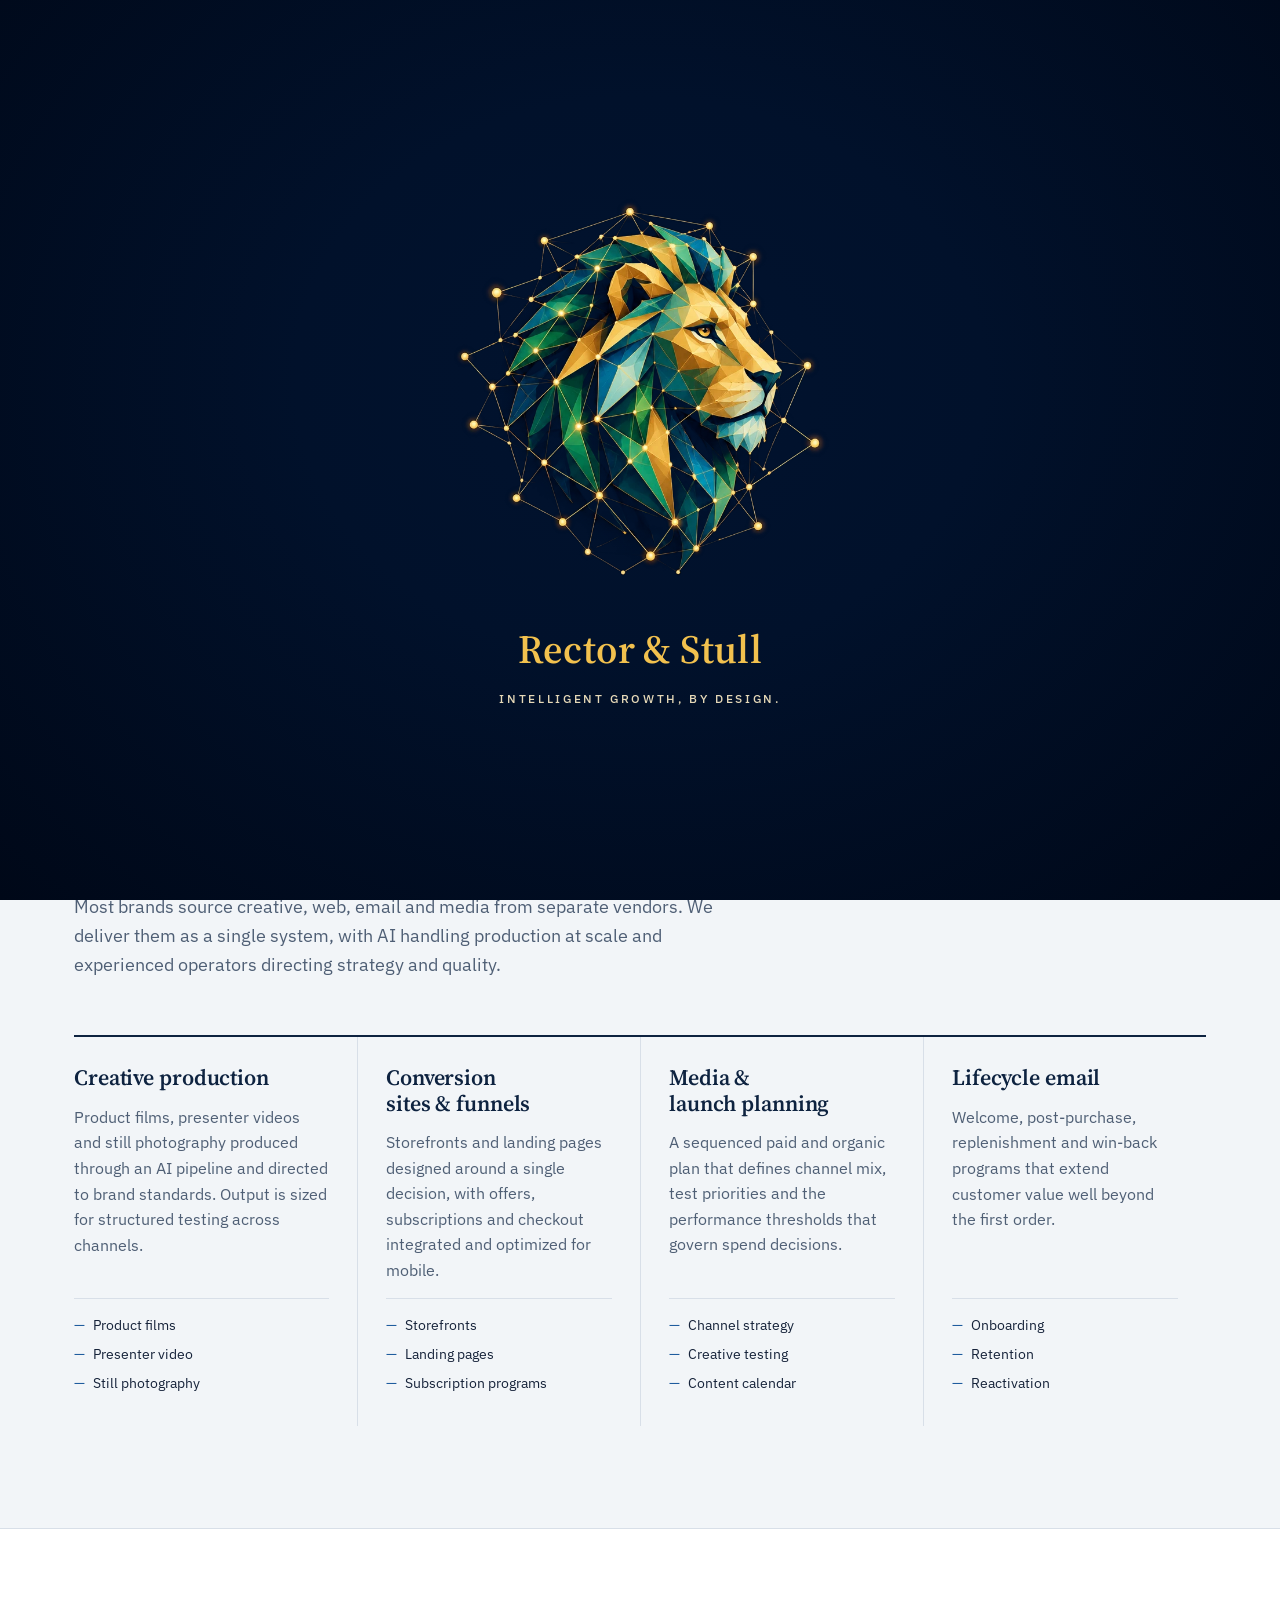
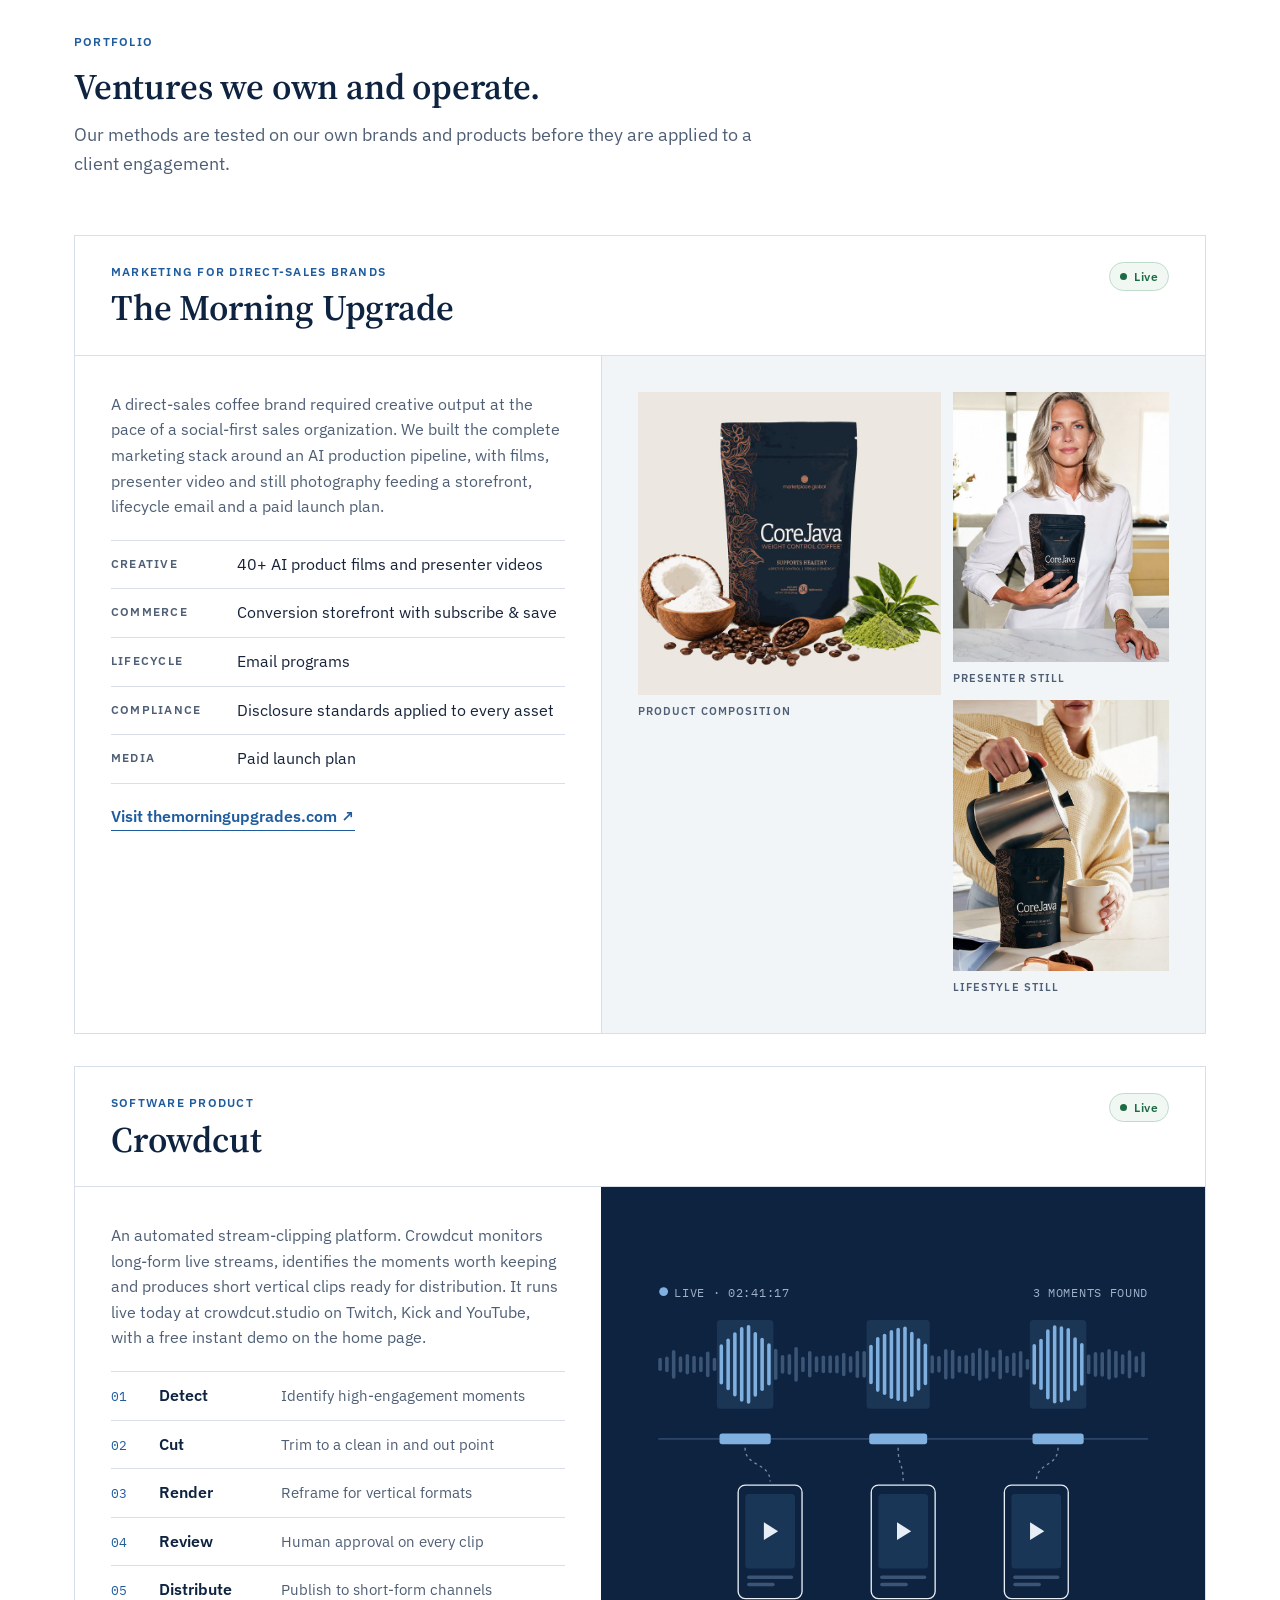
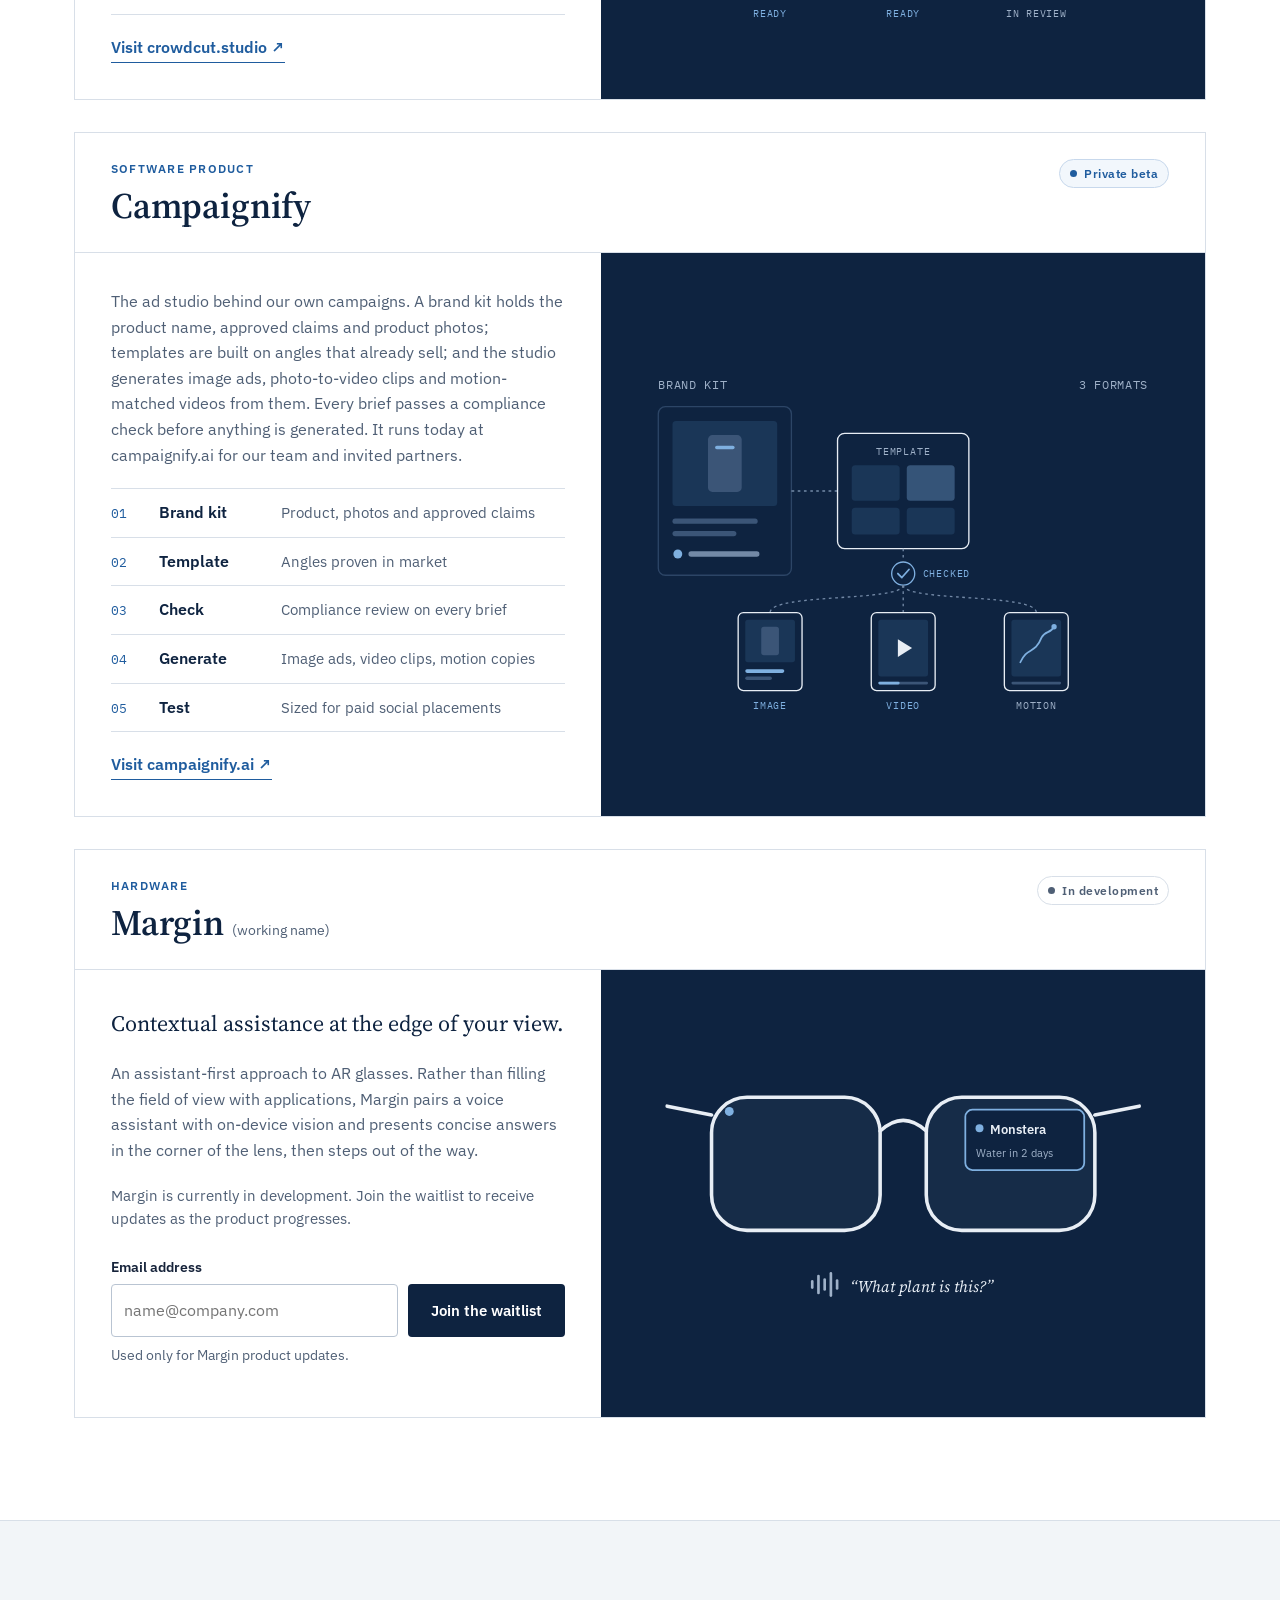
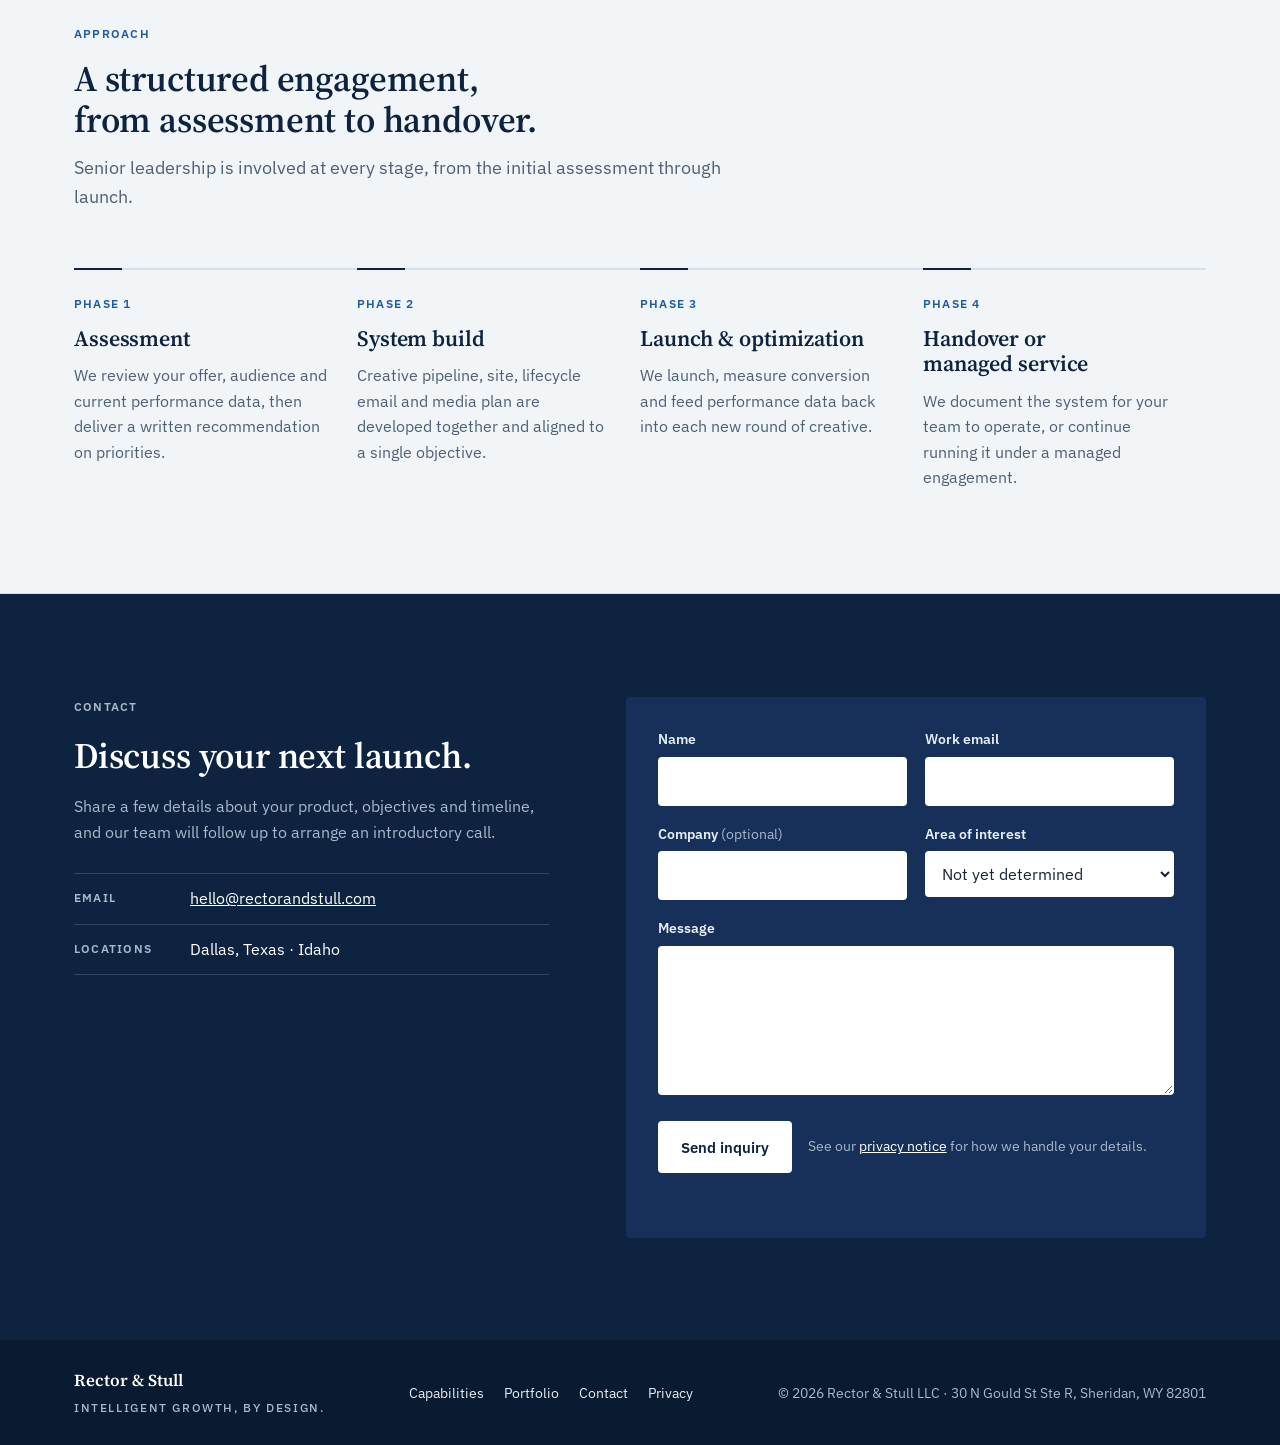
==== commit f59ba60f: "Portfolio: add Campaignify (private beta) Co-Authored-By: Claude Opus 5.5 <noreply@anthropic.com> Cl" ====
--- a/index.html
+++ b/index.html
@@ -35,7 +35,7 @@
 </head>
 <body>
   <div class="intro" id="intro" aria-hidden="true">
-    <svg class="intro-lion" viewBox="0 0 690 690" aria-hidden="true"><defs><pattern id="rs-lion-tex" patternUnits="userSpaceOnUse" x="0" y="0" width="690" height="690"><image href="img/lion-3d.webp" x="0" y="0" width="690" height="690"/></pattern></defs><g class="intro-facets"><polygon points="42,284 0,207 106,256" style="--t:2976ms;--tx:-131px;--ty:-91px;--r:28deg"/><polygon points="0,138 98,174 0,207" style="--t:2971ms;--tx:-158px;--ty:-16px;--r:20deg"/><polygon points="0,207 98,174 106,256" style="--t:2907ms;--tx:-82px;--ty:-71px;--r:-16deg"/><polygon points="0,276 42,284 0,345" style="--t:2977ms;--tx:-139px;--ty:-22px;--r:44deg"/><polygon points="42,284 0,276 0,207" style="--t:3078ms;--tx:-106px;--ty:-18px;--r:43deg"/><polygon points="0,69 98,174 0,138" style="--t:3016ms;--tx:-43px;--ty:-67px;--r:-5deg"/><polygon points="540,112 507,133 456,80" style="--t:2842ms;--tx:126px;--ty:-95px;--r:-35deg"/><polygon points="465,59 540,112 456,80" style="--t:2903ms;--tx:50px;--ty:-69px;--r:33deg"/><polygon points="429,58 465,59 456,80" style="--t:2881ms;--tx:69px;--ty:-55px;--r:2deg"/><polygon points="552,0 465,59 483,0" style="--t:2953ms;--tx:74px;--ty:-108px;--r:1deg"/><polygon points="465,59 414,0 483,0" style="--t:2911ms;--tx:33px;--ty:-102px;--r:39deg"/><polygon points="465,59 429,58 414,0" style="--t:2898ms;--tx:23px;--ty:-93px;--r:-25deg"/><polygon points="208,210 204,136 265,162" style="--t:2800ms;--tx:-111px;--ty:-111px;--r:9deg"/><polygon points="69,690 131,529 138,690" style="--t:3226ms;--tx:-48px;--ty:157px;--r:27deg"/><polygon points="42,284 90,336 0,345" style="--t:2903ms;--tx:-132px;--ty:-52px;--r:-5deg"/><polygon points="131,529 0,621 0,552" style="--t:3114ms;--tx:-43px;--ty:58px;--r:18deg"/><polygon points="0,621 131,529 69,690" style="--t:3096ms;--tx:-93px;--ty:24px;--r:32deg"/><polygon points="200,329 248,368 206,375" style="--t:2642ms;--tx:-146px;--ty:-80px;--r:-34deg"/><polygon points="211,570 131,529 193,517" style="--t:2702ms;--tx:-44px;--ty:97px;--r:-38deg"/><polygon points="211,570 207,690 138,690" style="--t:2908ms;--tx:12px;--ty:163px;--r:-14deg"/><polygon points="131,529 211,570 138,690" style="--t:2978ms;--tx:-83px;--ty:118px;--r:31deg"/><polygon points="548,577 564,505 690,552" style="--t:2943ms;--tx:63px;--ty:49px;--r:-21deg"/><polygon points="690,621 548,577 690,552" style="--t:3023ms;--tx:94px;--ty:41px;--r:8deg"/><polygon points="0,69 69,0 98,174" style="--t:3019ms;--tx:-130px;--ty:-81px;--r:-49deg"/><polygon points="401,95 429,58 456,80" style="--t:2666ms;--tx:-38px;--ty:-152px;--r:13deg"/><polygon points="465,59 563,98 540,112" style="--t:2972ms;--tx:83px;--ty:-39px;--r:42deg"/><polygon points="563,98 465,59 552,0" style="--t:2895ms;--tx:73px;--ty:-117px;--r:30deg"/><polygon points="165,275 240,256 200,329" style="--t:2458ms;--tx:-67px;--ty:-32px;--r:-21deg"/><polygon points="240,256 165,275 208,210" style="--t:2720ms;--tx:-51px;--ty:-118px;--r:29deg"/><polygon points="208,210 157,187 204,136" style="--t:2822ms;--tx:-132px;--ty:-103px;--r:-5deg"/><polygon points="0,483 131,529 0,552" style="--t:2904ms;--tx:-116px;--ty:57px;--r:19deg"/><polygon points="131,529 0,483 96,428" style="--t:2952ms;--tx:-76px;--ty:110px;--r:42deg"/><polygon points="143,473 131,529 96,428" style="--t:2855ms;--tx:-121px;--ty:-10px;--r:31deg"/><polygon points="58,401 0,414 0,345" style="--t:2836ms;--tx:-105px;--ty:-44px;--r:38deg"/><polygon points="90,336 58,401 0,345" style="--t:2817ms;--tx:-153px;--ty:-23px;--r:21deg"/><polygon points="58,401 0,483 0,414" style="--t:3011ms;--tx:-74px;--ty:-27px;--r:-40deg"/><polygon points="0,483 58,401 96,428" style="--t:2924ms;--tx:-133px;--ty:-39px;--r:-19deg"/><polygon points="116,313 42,284 106,256" style="--t:2668ms;--tx:-115px;--ty:-26px;--r:-3deg"/><polygon points="116,313 90,336 42,284" style="--t:2832ms;--tx:-157px;--ty:14px;--r:-21deg"/><polygon points="114,406 143,473 96,428" style="--t:2644ms;--tx:-143px;--ty:79px;--r:-34deg"/><polygon points="143,473 114,406 165,414" style="--t:2646ms;--tx:-103px;--ty:-19px;--r:34deg"/><polygon points="58,401 114,406 96,428" style="--t:2665ms;--tx:-90px;--ty:-25px;--r:-32deg"/><polygon points="114,406 58,401 90,336" style="--t:2869ms;--tx:-145px;--ty:-80px;--r:25deg"/><polygon points="263,563 211,570 193,517" style="--t:2903ms;--tx:-115px;--ty:50px;--r:-36deg"/><polygon points="275,524 258,456 328,466" style="--t:2681ms;--tx:-32px;--ty:96px;--r:0deg"/><polygon points="263,563 275,524 298,560" style="--t:2579ms;--tx:23px;--ty:94px;--r:10deg"/><polygon points="275,524 263,563 193,517" style="--t:2799ms;--tx:-133px;--ty:72px;--r:44deg"/><polygon points="180,468 143,473 165,414" style="--t:2738ms;--tx:-127px;--ty:24px;--r:-42deg"/><polygon points="205,424 165,414 206,375" style="--t:2446ms;--tx:-90px;--ty:-3px;--r:29deg"/><polygon points="205,424 180,468 165,414" style="--t:2624ms;--tx:-65px;--ty:108px;--r:-6deg"/><polygon points="276,690 313,657 345,690" style="--t:2872ms;--tx:18px;--ty:99px;--r:-15deg"/><polygon points="414,690 411,658 483,690" style="--t:3098ms;--tx:72px;--ty:89px;--r:11deg"/><polygon points="411,658 442,615 483,690" style="--t:3125ms;--tx:55px;--ty:55px;--r:-31deg"/><polygon points="411,658 414,690 345,690" style="--t:2925ms;--tx:40px;--ty:66px;--r:-29deg"/><polygon points="442,615 476,610 483,690" style="--t:2882ms;--tx:57px;--ty:122px;--r:-14deg"/><polygon points="552,690 476,610 548,577" style="--t:2901ms;--tx:85px;--ty:45px;--r:-33deg"/><polygon points="464,562 476,610 442,615" style="--t:2867ms;--tx:2px;--ty:142px;--r:-30deg"/><polygon points="592,396 587,349 690,345" style="--t:2716ms;--tx:99px;--ty:-55px;--r:-14deg"/><polygon points="633,300 690,276 690,345" style="--t:3025ms;--tx:75px;--ty:-59px;--r:19deg"/><polygon points="587,349 633,300 690,345" style="--t:2909ms;--tx:160px;--ty:-12px;--r:-39deg"/><polygon points="633,300 690,207 690,276" style="--t:2888ms;--tx:124px;--ty:-27px;--r:48deg"/><polygon points="633,300 572,242 690,207" style="--t:3051ms;--tx:141px;--ty:-38px;--r:20deg"/><polygon points="621,690 552,690 548,577" style="--t:3002ms;--tx:52px;--ty:86px;--r:-14deg"/><polygon points="690,621 621,690 548,577" style="--t:3036ms;--tx:153px;--ty:29px;--r:22deg"/><polygon points="327,34 276,0 345,0" style="--t:3019ms;--tx:-37px;--ty:-105px;--r:-32deg"/><polygon points="344,128 347,72 374,94" style="--t:2773ms;--tx:64px;--ty:-133px;--r:43deg"/><polygon points="507,133 464,118 456,80" style="--t:2725ms;--tx:55px;--ty:-62px;--r:4deg"/><polygon points="477,169 464,118 507,133" style="--t:2632ms;--tx:71px;--ty:-102px;--r:-15deg"/><polygon points="464,118 401,95 456,80" style="--t:2741ms;--tx:67px;--ty:-97px;--r:-9deg"/><polygon points="207,0 179,84 138,0" style="--t:2874ms;--tx:-104px;--ty:-115px;--r:47deg"/><polygon points="216,94 179,84 207,0" style="--t:2864ms;--tx:-0px;--ty:-157px;--r:-28deg"/><polygon points="179,84 69,0 138,0" style="--t:2980ms;--tx:-34px;--ty:-95px;--r:46deg"/><polygon points="69,0 179,84 98,174" style="--t:2923ms;--tx:-58px;--ty:-128px;--r:-29deg"/><polygon points="179,84 216,94 204,136" style="--t:2929ms;--tx:-54px;--ty:-61px;--r:-45deg"/><polygon points="179,84 157,187 98,174" style="--t:2802ms;--tx:-55px;--ty:-80px;--r:34deg"/><polygon points="157,187 179,84 204,136" style="--t:2710ms;--tx:-16px;--ty:-72px;--r:-24deg"/><polygon points="476,314 457,348 428,318" style="--t:2363ms;--tx:98px;--ty:-37px;--r:-11deg"/><polygon points="416,376 457,348 445,374" style="--t:2560ms;--tx:129px;--ty:21px;--r:-11deg"/><polygon points="457,348 416,376 428,318" style="--t:2523ms;--tx:143px;--ty:-20px;--r:41deg"/><polygon points="336,381 309,365 339,331" style="--t:2310ms;--tx:-96px;--ty:2px;--r:41deg"/><polygon points="309,365 308,302 339,331" style="--t:2336ms;--tx:-36px;--ty:-85px;--r:-6deg"/><polygon points="248,368 309,365 271,392" style="--t:2501ms;--tx:-132px;--ty:75px;--r:4deg"/><polygon points="301,412 336,381 364,402" style="--t:2273ms;--tx:-10px;--ty:77px;--r:17deg"/><polygon points="258,456 301,412 328,466" style="--t:2555ms;--tx:4px;--ty:100px;--r:27deg"/><polygon points="301,412 258,456 271,392" style="--t:2361ms;--tx:-118px;--ty:94px;--r:7deg"/><polygon points="309,365 301,412 271,392" style="--t:2257ms;--tx:-145px;--ty:5px;--r:6deg"/><polygon points="301,412 309,365 336,381" style="--t:2291ms;--tx:-89px;--ty:63px;--r:-38deg"/><polygon points="416,376 364,352 428,318" style="--t:2240ms;--tx:64px;--ty:-59px;--r:-25deg"/><polygon points="364,352 336,381 339,331" style="--t:2305ms;--tx:44px;--ty:-121px;--r:32deg"/><polygon points="336,381 364,352 364,402" style="--t:2194ms;--tx:45px;--ty:64px;--r:-8deg"/><polygon points="364,352 416,376 364,402" style="--t:2218ms;--tx:80px;--ty:-7px;--r:-11deg"/><polygon points="529,310 476,314 513,270" style="--t:2678ms;--tx:117px;--ty:-85px;--r:-27deg"/><polygon points="690,207 539,194 690,138" style="--t:2910ms;--tx:65px;--ty:-43px;--r:-5deg"/><polygon points="572,242 539,194 690,207" style="--t:2887ms;--tx:75px;--ty:-10px;--r:30deg"/><polygon points="539,194 563,98 690,138" style="--t:2959ms;--tx:61px;--ty:-43px;--r:38deg"/><polygon points="563,98 539,194 540,112" style="--t:2792ms;--tx:88px;--ty:-87px;--r:41deg"/><polygon points="539,194 507,133 540,112" style="--t:2844ms;--tx:90px;--ty:-25px;--r:16deg"/><polygon points="539,194 477,169 507,133" style="--t:2772ms;--tx:87px;--ty:-100px;--r:5deg"/><polygon points="539,194 507,210 477,169" style="--t:2657ms;--tx:63px;--ty:-46px;--r:-2deg"/><polygon points="271,133 321,170 265,162" style="--t:2613ms;--tx:-74px;--ty:-103px;--r:17deg"/><polygon points="321,170 344,128 353,160" style="--t:2497ms;--tx:-20px;--ty:-73px;--r:10deg"/><polygon points="321,170 271,133 344,128" style="--t:2509ms;--tx:-53px;--ty:-102px;--r:-5deg"/><polygon points="240,256 254,317 200,329" style="--t:2317ms;--tx:-49px;--ty:-79px;--r:11deg"/><polygon points="254,317 248,368 200,329" style="--t:2360ms;--tx:-100px;--ty:-32px;--r:-18deg"/><polygon points="309,365 254,317 308,302" style="--t:2310ms;--tx:-105px;--ty:-77px;--r:19deg"/><polygon points="254,317 309,365 248,368" style="--t:2297ms;--tx:-89px;--ty:33px;--r:-17deg"/><polygon points="240,256 262,196 304,225" style="--t:2530ms;--tx:-59px;--ty:-82px;--r:-40deg"/><polygon points="321,170 262,196 265,162" style="--t:2614ms;--tx:-87px;--ty:-85px;--r:19deg"/><polygon points="262,196 321,170 304,225" style="--t:2567ms;--tx:-68px;--ty:-81px;--r:44deg"/><polygon points="262,196 208,210 265,162" style="--t:2467ms;--tx:-35px;--ty:-108px;--r:11deg"/><polygon points="262,196 240,256 208,210" style="--t:2517ms;--tx:-113px;--ty:-56px;--r:-49deg"/><polygon points="165,275 128,249 208,210" style="--t:2760ms;--tx:-64px;--ty:-86px;--r:4deg"/><polygon points="128,249 157,187 208,210" style="--t:2694ms;--tx:-23px;--ty:-71px;--r:-20deg"/><polygon points="128,249 116,313 106,256" style="--t:2703ms;--tx:-108px;--ty:-93px;--r:-8deg"/><polygon points="116,313 128,249 165,275" style="--t:2533ms;--tx:-94px;--ty:-58px;--r:-38deg"/><polygon points="98,174 128,249 106,256" style="--t:2822ms;--tx:-91px;--ty:-44px;--r:-23deg"/><polygon points="157,187 128,249 98,174" style="--t:2778ms;--tx:-104px;--ty:-35px;--r:44deg"/><polygon points="131,529 153,508 193,517" style="--t:2793ms;--tx:-66px;--ty:103px;--r:42deg"/><polygon points="143,473 153,508 131,529" style="--t:2920ms;--tx:-147px;--ty:63px;--r:26deg"/><polygon points="153,508 180,468 193,517" style="--t:2797ms;--tx:-61px;--ty:59px;--r:23deg"/><polygon points="180,468 153,508 143,473" style="--t:2788ms;--tx:-102px;--ty:2px;--r:38deg"/><polygon points="165,316 165,275 200,329" style="--t:2494ms;--tx:-113px;--ty:-126px;--r:-45deg"/><polygon points="165,316 116,313 165,275" style="--t:2592ms;--tx:-105px;--ty:-129px;--r:17deg"/><polygon points="297,614 263,563 298,560" style="--t:2673ms;--tx:31px;--ty:90px;--r:44deg"/><polygon points="218,481 275,524 193,517" style="--t:2778ms;--tx:-80px;--ty:122px;--r:40deg"/><polygon points="275,524 218,481 258,456" style="--t:2554ms;--tx:-86px;--ty:45px;--r:-17deg"/><polygon points="180,468 218,481 193,517" style="--t:2550ms;--tx:-54px;--ty:113px;--r:-48deg"/><polygon points="218,481 205,424 258,456" style="--t:2600ms;--tx:-70px;--ty:127px;--r:-37deg"/><polygon points="205,424 218,481 180,468" style="--t:2543ms;--tx:-82px;--ty:98px;--r:31deg"/><polygon points="248,368 239,406 206,375" style="--t:2560ms;--tx:-138px;--ty:-12px;--r:4deg"/><polygon points="239,406 205,424 206,375" style="--t:2481ms;--tx:-120px;--ty:100px;--r:-9deg"/><polygon points="239,406 248,368 271,392" style="--t:2490ms;--tx:-72px;--ty:77px;--r:-40deg"/><polygon points="258,456 239,406 271,392" style="--t:2436ms;--tx:-100px;--ty:31px;--r:18deg"/><polygon points="205,424 239,406 258,456" style="--t:2416ms;--tx:-86px;--ty:71px;--r:1deg"/><polygon points="313,657 363,628 345,690" style="--t:2871ms;--tx:-40px;--ty:153px;--r:31deg"/><polygon points="363,628 411,658 345,690" style="--t:2814ms;--tx:11px;--ty:104px;--r:7deg"/><polygon points="297,614 363,628 313,657" style="--t:2768ms;--tx:-38px;--ty:105px;--r:44deg"/><polygon points="476,610 522,556 548,577" style="--t:2757ms;--tx:81px;--ty:86px;--r:33deg"/><polygon points="522,556 476,610 464,562" style="--t:2942ms;--tx:83px;--ty:57px;--r:24deg"/><polygon points="522,556 564,505 548,577" style="--t:2862ms;--tx:146px;--ty:73px;--r:34deg"/><polygon points="534,510 522,556 505,520" style="--t:2775ms;--tx:111px;--ty:120px;--r:-28deg"/><polygon points="522,556 534,510 564,505" style="--t:2972ms;--tx:57px;--ty:131px;--r:19deg"/><polygon points="416,376 391,416 364,402" style="--t:2457ms;--tx:94px;--ty:87px;--r:-30deg"/><polygon points="474,533 458,461 505,520" style="--t:2737ms;--tx:61px;--ty:102px;--r:18deg"/><polygon points="522,556 474,533 505,520" style="--t:2791ms;--tx:50px;--ty:133px;--r:-41deg"/><polygon points="474,533 522,556 464,562" style="--t:2896ms;--tx:61px;--ty:49px;--r:-38deg"/><polygon points="672,428 646,434 690,345" style="--t:2925ms;--tx:102px;--ty:16px;--r:-30deg"/><polygon points="646,434 592,396 690,345" style="--t:2999ms;--tx:157px;--ty:-7px;--r:-26deg"/><polygon points="690,483 646,434 672,428" style="--t:3068ms;--tx:154px;--ty:15px;--r:15deg"/><polygon points="457,348 506,363 445,374" style="--t:2569ms;--tx:129px;--ty:-66px;--r:-15deg"/><polygon points="506,363 529,310 587,349" style="--t:2744ms;--tx:78px;--ty:26px;--r:-48deg"/><polygon points="506,363 457,348 476,314" style="--t:2610ms;--tx:146px;--ty:66px;--r:-6deg"/><polygon points="529,310 506,363 476,314" style="--t:2687ms;--tx:55px;--ty:-53px;--r:8deg"/><polygon points="273,43 216,94 207,0" style="--t:2912ms;--tx:4px;--ty:-93px;--r:-4deg"/><polygon points="216,94 273,43 277,79" style="--t:2982ms;--tx:-57px;--ty:-95px;--r:11deg"/><polygon points="273,43 276,0 327,34" style="--t:3068ms;--tx:-71px;--ty:-119px;--r:-9deg"/><polygon points="301,80 347,72 344,128" style="--t:2720ms;--tx:-39px;--ty:-110px;--r:7deg"/><polygon points="301,80 271,133 277,79" style="--t:2723ms;--tx:-30px;--ty:-130px;--r:35deg"/><polygon points="271,133 301,80 344,128" style="--t:2729ms;--tx:-49px;--ty:-159px;--r:-33deg"/><polygon points="347,72 301,80 327,34" style="--t:2681ms;--tx:40px;--ty:-88px;--r:-35deg"/><polygon points="273,43 301,80 277,79" style="--t:2787ms;--tx:-41px;--ty:-97px;--r:35deg"/><polygon points="301,80 273,43 327,34" style="--t:2785ms;--tx:-51px;--ty:-76px;--r:45deg"/><polygon points="362,54 327,34 345,0" style="--t:2875ms;--tx:-25px;--ty:-146px;--r:44deg"/><polygon points="362,54 347,72 327,34" style="--t:2845ms;--tx:36px;--ty:-90px;--r:-15deg"/><polygon points="414,0 362,54 345,0" style="--t:2951ms;--tx:-22px;--ty:-95px;--r:-31deg"/><polygon points="429,58 362,54 414,0" style="--t:2819ms;--tx:82px;--ty:-125px;--r:-39deg"/><polygon points="347,72 362,54 374,94" style="--t:2751ms;--tx:49px;--ty:-148px;--r:6deg"/><polygon points="362,54 401,95 374,94" style="--t:2856ms;--tx:-29px;--ty:-145px;--r:32deg"/><polygon points="401,95 362,54 429,58" style="--t:2791ms;--tx:-10px;--ty:-73px;--r:13deg"/><polygon points="236,113 216,94 277,79" style="--t:2830ms;--tx:-100px;--ty:-69px;--r:44deg"/><polygon points="271,133 236,113 277,79" style="--t:2599ms;--tx:-52px;--ty:-55px;--r:-6deg"/><polygon points="216,94 236,113 204,136" style="--t:2737ms;--tx:-2px;--ty:-77px;--r:-30deg"/><polygon points="204,136 236,113 265,162" style="--t:2847ms;--tx:-82px;--ty:-49px;--r:-11deg"/><polygon points="236,113 271,133 265,162" style="--t:2534ms;--tx:-77px;--ty:-105px;--r:12deg"/><polygon points="507,210 527,244 513,270" style="--t:2694ms;--tx:120px;--ty:-54px;--r:-47deg"/><polygon points="527,244 539,194 572,242" style="--t:2785ms;--tx:81px;--ty:-43px;--r:-8deg"/><polygon points="539,194 527,244 507,210" style="--t:2623ms;--tx:95px;--ty:-23px;--r:-34deg"/><polygon points="464,118 405,154 401,95" style="--t:2814ms;--tx:92px;--ty:-125px;--r:18deg"/><polygon points="401,95 405,154 374,94" style="--t:2691ms;--tx:21px;--ty:-124px;--r:10deg"/><polygon points="405,154 344,128 374,94" style="--t:2823ms;--tx:-23px;--ty:-145px;--r:-48deg"/><polygon points="344,128 405,154 353,160" style="--t:2535ms;--tx:57px;--ty:-76px;--r:1deg"/><polygon points="507,210 481,196 477,169" style="--t:2804ms;--tx:92px;--ty:-75px;--r:20deg"/><polygon points="446,253 476,314 428,318" style="--t:2623ms;--tx:88px;--ty:-2px;--r:-36deg"/><polygon points="476,314 446,253 513,270" style="--t:2481ms;--tx:82px;--ty:-121px;--r:33deg"/><polygon points="446,253 507,210 513,270" style="--t:2490ms;--tx:38px;--ty:-95px;--r:19deg"/><polygon points="446,253 481,196 507,210" style="--t:2698ms;--tx:87px;--ty:-101px;--r:42deg"/><polygon points="481,196 446,253 424,230" style="--t:2675ms;--tx:29px;--ty:-138px;--r:28deg"/><polygon points="633,300 574,298 572,242" style="--t:2927ms;--tx:79px;--ty:-34px;--r:-3deg"/><polygon points="574,298 529,310 513,270" style="--t:2631ms;--tx:135px;--ty:-67px;--r:15deg"/><polygon points="574,298 633,300 587,349" style="--t:2857ms;--tx:84px;--ty:1px;--r:-44deg"/><polygon points="529,310 574,298 587,349" style="--t:2688ms;--tx:131px;--ty:31px;--r:29deg"/><polygon points="527,244 574,298 513,270" style="--t:2721ms;--tx:169px;--ty:-16px;--r:21deg"/><polygon points="574,298 527,244 572,242" style="--t:2845ms;--tx:143px;--ty:19px;--r:31deg"/><polygon points="254,317 272,286 308,302" style="--t:2230ms;--tx:-160px;--ty:-26px;--r:-26deg"/><polygon points="272,286 254,317 240,256" style="--t:2363ms;--tx:-129px;--ty:-33px;--r:-47deg"/><polygon points="165,316 160,363 116,313" style="--t:2739ms;--tx:-144px;--ty:14px;--r:41deg"/><polygon points="116,313 160,363 90,336" style="--t:2763ms;--tx:-132px;--ty:-2px;--r:36deg"/><polygon points="160,363 114,406 90,336" style="--t:2778ms;--tx:-67px;--ty:23px;--r:38deg"/><polygon points="114,406 160,363 165,414" style="--t:2709ms;--tx:-96px;--ty:80px;--r:9deg"/><polygon points="165,414 160,363 206,375" style="--t:2532ms;--tx:-89px;--ty:-30px;--r:-36deg"/><polygon points="160,363 200,329 206,375" style="--t:2496ms;--tx:-156px;--ty:26px;--r:16deg"/><polygon points="160,363 165,316 200,329" style="--t:2464ms;--tx:-80px;--ty:-1px;--r:21deg"/><polygon points="263,563 254,621 211,570" style="--t:2938ms;--tx:7px;--ty:120px;--r:-26deg"/><polygon points="297,614 254,621 263,563" style="--t:2773ms;--tx:-94px;--ty:139px;--r:-22deg"/><polygon points="211,570 254,621 207,690" style="--t:2946ms;--tx:-15px;--ty:75px;--r:10deg"/><polygon points="254,621 276,690 207,690" style="--t:2897ms;--tx:-74px;--ty:124px;--r:-36deg"/><polygon points="276,690 254,621 313,657" style="--t:2992ms;--tx:20px;--ty:145px;--r:-21deg"/><polygon points="254,621 297,614 313,657" style="--t:2962ms;--tx:-48px;--ty:118px;--r:-28deg"/><polygon points="411,658 414,624 442,615" style="--t:3027ms;--tx:64px;--ty:132px;--r:-3deg"/><polygon points="363,628 414,624 411,658" style="--t:2902ms;--tx:-8px;--ty:104px;--r:26deg"/><polygon points="360,567 297,614 298,560" style="--t:2762ms;--tx:-56px;--ty:128px;--r:45deg"/><polygon points="360,567 363,628 297,614" style="--t:2800ms;--tx:27px;--ty:167px;--r:2deg"/><polygon points="458,461 527,462 505,520" style="--t:2679ms;--tx:58px;--ty:75px;--r:46deg"/><polygon points="527,462 534,510 505,520" style="--t:2852ms;--tx:66px;--ty:74px;--r:31deg"/><polygon points="534,510 527,462 564,505" style="--t:2930ms;--tx:95px;--ty:130px;--r:-41deg"/><polygon points="397,471 391,416 458,461" style="--t:2604ms;--tx:26px;--ty:115px;--r:-42deg"/><polygon points="646,434 578,468 592,396" style="--t:2872ms;--tx:73px;--ty:-3px;--r:44deg"/><polygon points="527,462 578,468 564,505" style="--t:2911ms;--tx:113px;--ty:90px;--r:17deg"/><polygon points="578,468 690,483 564,505" style="--t:2910ms;--tx:99px;--ty:-1px;--r:1deg"/><polygon points="578,468 646,434 690,483" style="--t:2979ms;--tx:82px;--ty:8px;--r:-16deg"/><polygon points="481,196 446,159 477,169" style="--t:2572ms;--tx:82px;--ty:-42px;--r:-11deg"/><polygon points="446,159 464,118 477,169" style="--t:2723ms;--tx:25px;--ty:-117px;--r:5deg"/><polygon points="446,159 405,154 464,118" style="--t:2550ms;--tx:100px;--ty:-73px;--r:-35deg"/><polygon points="366,246 383,205 424,230" style="--t:2623ms;--tx:-9px;--ty:-142px;--r:-2deg"/><polygon points="405,154 383,205 353,160" style="--t:2504ms;--tx:5px;--ty:-118px;--r:-13deg"/><polygon points="383,205 321,170 353,160" style="--t:2478ms;--tx:-7px;--ty:-113px;--r:19deg"/><polygon points="322,240 383,205 366,246" style="--t:2346ms;--tx:-67px;--ty:-138px;--r:-43deg"/><polygon points="321,170 322,240 304,225" style="--t:2526ms;--tx:-23px;--ty:-166px;--r:-31deg"/><polygon points="383,205 322,240 321,170" style="--t:2616ms;--tx:-39px;--ty:-78px;--r:15deg"/><polygon points="308,302 360,301 339,331" style="--t:2147ms;--tx:-11px;--ty:-137px;--r:-37deg"/><polygon points="322,240 360,301 308,302" style="--t:2413ms;--tx:-46px;--ty:-160px;--r:-49deg"/><polygon points="360,301 322,240 366,246" style="--t:2234ms;--tx:18px;--ty:-94px;--r:-10deg"/><polygon points="360,301 364,352 339,331" style="--t:2370ms;--tx:7px;--ty:-75px;--r:-36deg"/><polygon points="364,352 360,301 428,318" style="--t:2328ms;--tx:133px;--ty:-59px;--r:-3deg"/><polygon points="286,274 240,256 304,225" style="--t:2356ms;--tx:-78px;--ty:-49px;--r:-30deg"/><polygon points="286,274 272,286 240,256" style="--t:2548ms;--tx:-61px;--ty:-54px;--r:14deg"/><polygon points="322,240 286,274 304,225" style="--t:2403ms;--tx:-133px;--ty:-103px;--r:45deg"/><polygon points="272,286 286,274 308,302" style="--t:2285ms;--tx:-30px;--ty:-112px;--r:17deg"/><polygon points="286,274 322,240 308,302" style="--t:2410ms;--tx:-17px;--ty:-113px;--r:-35deg"/><polygon points="325,533 360,567 298,560" style="--t:2811ms;--tx:-2px;--ty:114px;--r:26deg"/><polygon points="325,533 275,524 328,466" style="--t:2674ms;--tx:-80px;--ty:74px;--r:13deg"/><polygon points="275,524 325,533 298,560" style="--t:2561ms;--tx:20px;--ty:93px;--r:-22deg"/><polygon points="405,571 414,624 363,628" style="--t:2835ms;--tx:81px;--ty:142px;--r:-7deg"/><polygon points="360,567 405,571 363,628" style="--t:2765ms;--tx:-51px;--ty:141px;--r:27deg"/><polygon points="414,624 405,571 442,615" style="--t:2986ms;--tx:2px;--ty:101px;--r:46deg"/><polygon points="405,571 464,562 442,615" style="--t:2676ms;--tx:-10px;--ty:112px;--r:-16deg"/><polygon points="464,424 527,462 458,461" style="--t:2625ms;--tx:140px;--ty:68px;--r:31deg"/><polygon points="506,363 464,424 445,374" style="--t:2613ms;--tx:113px;--ty:-13px;--r:-42deg"/><polygon points="391,416 464,424 458,461" style="--t:2608ms;--tx:109px;--ty:13px;--r:-35deg"/><polygon points="464,424 416,376 445,374" style="--t:2589ms;--tx:68px;--ty:72px;--r:37deg"/><polygon points="464,424 391,416 416,376" style="--t:2364ms;--tx:68px;--ty:66px;--r:-5deg"/><polygon points="592,396 557,414 587,349" style="--t:2805ms;--tx:90px;--ty:-6px;--r:9deg"/><polygon points="578,468 557,414 592,396" style="--t:2882ms;--tx:66px;--ty:78px;--r:-24deg"/><polygon points="557,414 578,468 527,462" style="--t:2635ms;--tx:73px;--ty:3px;--r:-25deg"/><polygon points="354,442 397,471 328,466" style="--t:2575ms;--tx:77px;--ty:110px;--r:-21deg"/><polygon points="397,471 354,442 391,416" style="--t:2395ms;--tx:47px;--ty:103px;--r:-5deg"/><polygon points="391,416 354,442 364,402" style="--t:2302ms;--tx:49px;--ty:152px;--r:-49deg"/><polygon points="301,412 354,442 328,466" style="--t:2326ms;--tx:-32px;--ty:97px;--r:-25deg"/><polygon points="354,442 301,412 364,402" style="--t:2559ms;--tx:23px;--ty:160px;--r:12deg"/><polygon points="474,533 437,491 458,461" style="--t:2521ms;--tx:64px;--ty:44px;--r:4deg"/><polygon points="437,491 397,471 458,461" style="--t:2723ms;--tx:67px;--ty:28px;--r:-47deg"/><polygon points="446,159 410,205 405,154" style="--t:2543ms;--tx:-3px;--ty:-167px;--r:28deg"/><polygon points="383,205 410,205 424,230" style="--t:2653ms;--tx:71px;--ty:-134px;--r:21deg"/><polygon points="410,205 383,205 405,154" style="--t:2497ms;--tx:46px;--ty:-87px;--r:-4deg"/><polygon points="410,205 481,196 424,230" style="--t:2665ms;--tx:19px;--ty:-85px;--r:35deg"/><polygon points="410,205 446,159 481,196" style="--t:2606ms;--tx:14px;--ty:-101px;--r:-22deg"/><polygon points="360,301 408,264 428,318" style="--t:2490ms;--tx:98px;--ty:-129px;--r:-3deg"/><polygon points="408,264 360,301 366,246" style="--t:2509ms;--tx:95px;--ty:-83px;--r:29deg"/><polygon points="408,264 446,253 428,318" style="--t:2375ms;--tx:42px;--ty:-123px;--r:-44deg"/><polygon points="408,264 366,246 424,230" style="--t:2433ms;--tx:82px;--ty:-122px;--r:40deg"/><polygon points="446,253 408,264 424,230" style="--t:2387ms;--tx:105px;--ty:-58px;--r:12deg"/><polygon points="378,530 405,571 360,567" style="--t:2718ms;--tx:-23px;--ty:97px;--r:-49deg"/><polygon points="325,533 378,530 360,567" style="--t:2796ms;--tx:-20px;--ty:140px;--r:-38deg"/><polygon points="397,471 378,530 328,466" style="--t:2482ms;--tx:3px;--ty:145px;--r:16deg"/><polygon points="378,530 325,533 328,466" style="--t:2645ms;--tx:-16px;--ty:83px;--r:-5deg"/><polygon points="464,424 524,401 527,462" style="--t:2594ms;--tx:94px;--ty:78px;--r:22deg"/><polygon points="524,401 557,414 527,462" style="--t:2768ms;--tx:106px;--ty:114px;--r:-45deg"/><polygon points="524,401 464,424 506,363" style="--t:2652ms;--tx:80px;--ty:6px;--r:-2deg"/><polygon points="524,401 506,363 587,349" style="--t:2780ms;--tx:74px;--ty:32px;--r:-30deg"/><polygon points="557,414 524,401 587,349" style="--t:2781ms;--tx:60px;--ty:50px;--r:-41deg"/><polygon points="415,521 474,533 464,562" style="--t:2807ms;--tx:58px;--ty:139px;--r:-30deg"/><polygon points="415,521 437,491 474,533" style="--t:2687ms;--tx:21px;--ty:106px;--r:-10deg"/><polygon points="405,571 415,521 464,562" style="--t:2604ms;--tx:6px;--ty:115px;--r:-12deg"/><polygon points="378,530 415,521 405,571" style="--t:2754ms;--tx:-20px;--ty:155px;--r:-16deg"/><polygon points="437,491 415,521 397,471" style="--t:2654ms;--tx:90px;--ty:125px;--r:29deg"/><polygon points="415,521 378,530 397,471" style="--t:2681ms;--tx:-6px;--ty:121px;--r:7deg"/></g><image class="intro-color" href="img/lion-3d.webp" x="0" y="0" width="690" height="690"/><g class="intro-net"><line class="edge" x1="339" y1="331" x2="308" y2="302" pathLength="1" style="--t:350ms;--dur:135ms"/><line class="edge" x1="339" y1="331" x2="336" y2="381" pathLength="1" style="--t:350ms;--dur:138ms"/><line class="edge" x1="308" y1="302" x2="272" y2="286" pathLength="1" style="--t:485ms;--dur:120ms"/><line class="edge" x1="308" y1="302" x2="286" y2="274" pathLength="1" style="--t:485ms;--dur:120ms"/><line class="edge" x1="272" y1="286" x2="271" y2="392" pathLength="1" style="--t:670ms;--dur:260ms"/><line class="edge" x1="336" y1="381" x2="271" y2="392" pathLength="1" style="--t:488ms;--dur:182ms"/><line class="edge" x1="271" y1="392" x2="354" y2="442" pathLength="1" style="--t:690ms;--dur:260ms"/><line class="edge" x1="336" y1="381" x2="354" y2="442" pathLength="1" style="--t:488ms;--dur:202ms"/><line class="edge" x1="286" y1="274" x2="240" y2="256" pathLength="1" style="--t:715ms;--dur:260ms"/><line class="edge" x1="272" y1="286" x2="240" y2="256" pathLength="1" style="--t:593ms;--dur:121ms"/><line class="edge" x1="286" y1="274" x2="322" y2="240" pathLength="1" style="--t:598ms;--dur:137ms"/><line class="edge" x1="286" y1="274" x2="304" y2="225" pathLength="1" style="--t:598ms;--dur:144ms"/><line class="edge" x1="272" y1="286" x2="304" y2="225" pathLength="1" style="--t:742ms;--dur:260ms"/><line class="edge" x1="322" y1="240" x2="304" y2="225" pathLength="1" style="--t:742ms;--dur:260ms"/><line class="edge" x1="272" y1="286" x2="239" y2="406" pathLength="1" style="--t:767ms;--dur:260ms"/><line class="edge" x1="271" y1="392" x2="239" y2="406" pathLength="1" style="--t:670ms;--dur:120ms"/><line class="edge" x1="271" y1="392" x2="328" y2="466" pathLength="1" style="--t:788ms;--dur:260ms"/><line class="edge" x1="354" y1="442" x2="328" y2="466" pathLength="1" style="--t:690ms;--dur:120ms"/><line class="edge" x1="354" y1="442" x2="391" y2="416" pathLength="1" style="--t:690ms;--dur:125ms"/><line class="edge" x1="239" y1="406" x2="200" y2="329" pathLength="1" style="--t:825ms;--dur:260ms"/><line class="edge" x1="272" y1="286" x2="200" y2="329" pathLength="1" style="--t:593ms;--dur:231ms"/><line class="edge" x1="240" y1="256" x2="200" y2="329" pathLength="1" style="--t:825ms;--dur:260ms"/><line class="edge" x1="322" y1="240" x2="200" y2="329" pathLength="1" style="--t:825ms;--dur:260ms"/><line class="edge" x1="354" y1="442" x2="397" y2="471" pathLength="1" style="--t:690ms;--dur:143ms"/><line class="edge" x1="391" y1="416" x2="397" y2="471" pathLength="1" style="--t:833ms;--dur:260ms"/><line class="edge" x1="240" y1="256" x2="208" y2="210" pathLength="1" style="--t:715ms;--dur:155ms"/><line class="edge" x1="322" y1="240" x2="366" y2="246" pathLength="1" style="--t:734ms;--dur:141ms"/><line class="edge" x1="240" y1="256" x2="262" y2="196" pathLength="1" style="--t:715ms;--dur:176ms"/><line class="edge" x1="200" y1="329" x2="165" y2="275" pathLength="1" style="--t:928ms;--dur:260ms"/><line class="edge" x1="240" y1="256" x2="165" y2="275" pathLength="1" style="--t:715ms;--dur:214ms"/><line class="edge" x1="208" y1="210" x2="165" y2="275" pathLength="1" style="--t:928ms;--dur:260ms"/><line class="edge" x1="322" y1="240" x2="383" y2="205" pathLength="1" style="--t:734ms;--dur:194ms"/><line class="edge" x1="304" y1="225" x2="383" y2="205" pathLength="1" style="--t:929ms;--dur:260ms"/><line class="edge" x1="397" y1="471" x2="437" y2="491" pathLength="1" style="--t:833ms;--dur:142ms"/><line class="edge" x1="239" y1="406" x2="180" y2="468" pathLength="1" style="--t:767ms;--dur:236ms"/><line class="edge" x1="391" y1="416" x2="445" y2="374" pathLength="1" style="--t:815ms;--dur:189ms"/><line class="edge" x1="180" y1="468" x2="275" y2="524" pathLength="1" style="--t:1005ms;--dur:260ms"/><line class="edge" x1="328" y1="466" x2="275" y2="524" pathLength="1" style="--t:788ms;--dur:217ms"/><line class="edge" x1="239" y1="406" x2="275" y2="524" pathLength="1" style="--t:1005ms;--dur:260ms"/><line class="edge" x1="208" y1="210" x2="157" y2="187" pathLength="1" style="--t:869ms;--dur:154ms"/><line class="edge" x1="165" y1="275" x2="128" y2="249" pathLength="1" style="--t:928ms;--dur:144ms"/><line class="edge" x1="354" y1="442" x2="405" y2="571" pathLength="1" style="--t:690ms;--dur:383ms"/><line class="edge" x1="328" y1="466" x2="405" y2="571" pathLength="1" style="--t:1073ms;--dur:260ms"/><line class="edge" x1="397" y1="471" x2="405" y2="571" pathLength="1" style="--t:1073ms;--dur:260ms"/><line class="edge" x1="383" y1="205" x2="424" y2="230" pathLength="1" style="--t:929ms;--dur:152ms"/><line class="edge" x1="262" y1="196" x2="271" y2="133" pathLength="1" style="--t:891ms;--dur:202ms"/><line class="edge" x1="208" y1="210" x2="271" y2="133" pathLength="1" style="--t:1093ms;--dur:260ms"/><line class="edge" x1="366" y1="246" x2="446" y2="253" pathLength="1" style="--t:875ms;--dur:222ms"/><line class="edge" x1="165" y1="275" x2="116" y2="313" pathLength="1" style="--t:928ms;--dur:171ms"/><line class="edge" x1="128" y1="249" x2="106" y2="256" pathLength="1" style="--t:1072ms;--dur:120ms"/><line class="edge" x1="437" y1="491" x2="474" y2="533" pathLength="1" style="--t:975ms;--dur:178ms"/><line class="edge" x1="405" y1="571" x2="474" y2="533" pathLength="1" style="--t:1153ms;--dur:260ms"/><line class="edge" x1="116" y1="313" x2="90" y2="336" pathLength="1" style="--t:1099ms;--dur:120ms"/><line class="edge" x1="157" y1="187" x2="98" y2="174" pathLength="1" style="--t:1024ms;--dur:192ms"/><line class="edge" x1="180" y1="468" x2="131" y2="529" pathLength="1" style="--t:1003ms;--dur:216ms"/><line class="edge" x1="271" y1="133" x2="236" y2="113" pathLength="1" style="--t:1093ms;--dur:128ms"/><line class="edge" x1="275" y1="524" x2="211" y2="570" pathLength="1" style="--t:1005ms;--dur:218ms"/><line class="edge" x1="131" y1="529" x2="211" y2="570" pathLength="1" style="--t:1222ms;--dur:260ms"/><line class="edge" x1="405" y1="571" x2="442" y2="615" pathLength="1" style="--t:1073ms;--dur:182ms"/><line class="edge" x1="474" y1="533" x2="505" y2="520" pathLength="1" style="--t:1153ms;--dur:120ms"/><line class="edge" x1="271" y1="133" x2="301" y2="80" pathLength="1" style="--t:1093ms;--dur:168ms"/><line class="edge" x1="405" y1="571" x2="363" y2="628" pathLength="1" style="--t:1073ms;--dur:195ms"/><line class="edge" x1="275" y1="524" x2="363" y2="628" pathLength="1" style="--t:1268ms;--dur:260ms"/><line class="edge" x1="211" y1="570" x2="254" y2="621" pathLength="1" style="--t:1279ms;--dur:260ms"/><line class="edge" x1="275" y1="524" x2="254" y2="621" pathLength="1" style="--t:1005ms;--dur:274ms"/><line class="edge" x1="446" y1="253" x2="446" y2="159" pathLength="1" style="--t:1286ms;--dur:260ms"/><line class="edge" x1="424" y1="230" x2="446" y2="159" pathLength="1" style="--t:1081ms;--dur:205ms"/><line class="edge" x1="236" y1="113" x2="204" y2="136" pathLength="1" style="--t:1221ms;--dur:120ms"/><line class="edge" x1="236" y1="113" x2="277" y2="79" pathLength="1" style="--t:1337ms;--dur:260ms"/><line class="edge" x1="301" y1="80" x2="277" y2="79" pathLength="1" style="--t:1261ms;--dur:120ms"/><line class="edge" x1="90" y1="336" x2="42" y2="284" pathLength="1" style="--t:1338ms;--dur:260ms"/><line class="edge" x1="106" y1="256" x2="42" y2="284" pathLength="1" style="--t:1145ms;--dur:193ms"/><line class="edge" x1="505" y1="520" x2="534" y2="510" pathLength="1" style="--t:1260ms;--dur:120ms"/><line class="edge" x1="442" y1="615" x2="411" y2="658" pathLength="1" style="--t:1255ms;--dur:146ms"/><line class="edge" x1="301" y1="80" x2="347" y2="72" pathLength="1" style="--t:1261ms;--dur:148ms"/><line class="edge" x1="424" y1="230" x2="539" y2="194" pathLength="1" style="--t:1081ms;--dur:333ms"/><line class="edge" x1="90" y1="336" x2="114" y2="406" pathLength="1" style="--t:1209ms;--dur:204ms"/><line class="edge" x1="254" y1="621" x2="313" y2="657" pathLength="1" style="--t:1428ms;--dur:260ms"/><line class="edge" x1="363" y1="628" x2="313" y2="657" pathLength="1" style="--t:1268ms;--dur:160ms"/><line class="edge" x1="446" y1="159" x2="527" y2="244" pathLength="1" style="--t:1428ms;--dur:260ms"/><line class="edge" x1="445" y1="374" x2="527" y2="244" pathLength="1" style="--t:1004ms;--dur:424ms"/><line class="edge" x1="446" y1="159" x2="464" y2="118" pathLength="1" style="--t:1286ms;--dur:142ms"/><line class="edge" x1="90" y1="336" x2="58" y2="401" pathLength="1" style="--t:1209ms;--dur:230ms"/><line class="edge" x1="347" y1="72" x2="362" y2="54" pathLength="1" style="--t:1409ms;--dur:120ms"/><line class="edge" x1="204" y1="136" x2="179" y2="84" pathLength="1" style="--t:1330ms;--dur:159ms"/><line class="edge" x1="347" y1="72" x2="327" y2="34" pathLength="1" style="--t:1409ms;--dur:120ms"/><line class="edge" x1="301" y1="80" x2="401" y2="95" pathLength="1" style="--t:1261ms;--dur:279ms"/><line class="edge" x1="464" y1="118" x2="456" y2="80" pathLength="1" style="--t:1428ms;--dur:123ms"/><line class="edge" x1="534" y1="510" x2="548" y2="577" pathLength="1" style="--t:1344ms;--dur:217ms"/><line class="edge" x1="527" y1="244" x2="572" y2="242" pathLength="1" style="--t:1428ms;--dur:143ms"/><line class="edge" x1="464" y1="118" x2="507" y2="133" pathLength="1" style="--t:1428ms;--dur:145ms"/><line class="edge" x1="347" y1="72" x2="344" y2="128" pathLength="1" style="--t:1409ms;--dur:178ms"/><line class="edge" x1="507" y1="133" x2="465" y2="59" pathLength="1" style="--t:1624ms;--dur:260ms"/><line class="edge" x1="456" y1="80" x2="465" y2="59" pathLength="1" style="--t:1551ms;--dur:120ms"/><line class="edge" x1="539" y1="194" x2="540" y2="112" pathLength="1" style="--t:1414ms;--dur:226ms"/><line class="edge" x1="507" y1="133" x2="540" y2="112" pathLength="1" style="--t:1640ms;--dur:260ms"/><line class="edge" x1="534" y1="510" x2="646" y2="434" pathLength="1" style="--t:1344ms;--dur:374ms"/><line class="edge" x1="572" y1="242" x2="633" y2="300" pathLength="1" style="--t:1571ms;--dur:267ms"/><line class="edge" x1="633" y1="300" x2="592" y2="396" pathLength="1" style="--t:1900ms;--dur:260ms"/><line class="edge" x1="646" y1="434" x2="592" y2="396" pathLength="1" style="--t:1718ms;--dur:182ms"/><circle class="node seed" cx="339" cy="331" r="6.5" style="--t:80ms"/><circle class="node" cx="336" cy="381" r="4.0" style="--t:428ms"/><circle class="node" cx="308" cy="302" r="4.0" style="--t:425ms"/><circle class="node" cx="391" cy="416" r="4.0" style="--t:755ms"/><circle class="node" cx="271" cy="392" r="5.5" style="--t:610ms"/><circle class="node" cx="286" cy="274" r="4.0" style="--t:538ms"/><circle class="node" cx="272" cy="286" r="5.5" style="--t:533ms"/><circle class="node" cx="354" cy="442" r="5.5" style="--t:630ms"/><circle class="node" cx="366" cy="246" r="4.0" style="--t:815ms"/><circle class="node" cx="445" cy="374" r="4.0" style="--t:944ms"/><circle class="node" cx="322" cy="240" r="4.0" style="--t:674ms"/><circle class="node" cx="328" cy="466" r="4.0" style="--t:728ms"/><circle class="node" cx="239" cy="406" r="5.5" style="--t:707ms"/><circle class="node" cx="304" cy="225" r="4.0" style="--t:682ms"/><circle class="node" cx="397" cy="471" r="4.0" style="--t:773ms"/><circle class="node" cx="446" cy="253" r="4.0" style="--t:1037ms"/><circle class="node" cx="240" cy="256" r="4.0" style="--t:655ms"/><circle class="node" cx="424" cy="230" r="4.0" style="--t:1021ms"/><circle class="node" cx="383" cy="205" r="4.0" style="--t:869ms"/><circle class="node" cx="200" cy="329" r="5.5" style="--t:765ms"/><circle class="node" cx="262" cy="196" r="4.0" style="--t:831ms"/><circle class="node" cx="437" cy="491" r="4.0" style="--t:915ms"/><circle class="node" cx="208" cy="210" r="5.5" style="--t:809ms"/><circle class="node" cx="275" cy="524" r="5.5" style="--t:945ms"/><circle class="node" cx="165" cy="275" r="4.0" style="--t:868ms"/><circle class="node" cx="180" cy="468" r="4.0" style="--t:943ms"/><circle class="node" cx="527" cy="244" r="4.0" style="--t:1368ms"/><circle class="node" cx="446" cy="159" r="4.0" style="--t:1226ms"/><circle class="node" cx="344" cy="128" r="4.0" style="--t:1527ms"/><circle class="node" cx="271" cy="133" r="5.5" style="--t:1033ms"/><circle class="node" cx="474" cy="533" r="4.0" style="--t:1093ms"/><circle class="node" cx="116" cy="313" r="4.0" style="--t:1039ms"/><circle class="node" cx="405" cy="571" r="5.5" style="--t:1013ms"/><circle class="node" cx="505" cy="520" r="4.0" style="--t:1200ms"/><circle class="node" cx="128" cy="249" r="4.0" style="--t:1012ms"/><circle class="node" cx="114" cy="406" r="4.0" style="--t:1354ms"/><circle class="node" cx="157" cy="187" r="4.0" style="--t:964ms"/><circle class="node" cx="539" cy="194" r="5.5" style="--t:1354ms"/><circle class="node" cx="572" cy="242" r="4.0" style="--t:1511ms"/><circle class="node" cx="534" cy="510" r="5.5" style="--t:1284ms"/><circle class="node" cx="204" cy="136" r="4.0" style="--t:1270ms"/><circle class="node" cx="592" cy="396" r="4.0" style="--t:1840ms"/><circle class="node" cx="90" cy="336" r="5.5" style="--t:1149ms"/><circle class="node" cx="106" cy="256" r="4.0" style="--t:1085ms"/><circle class="node" cx="401" cy="95" r="5.5" style="--t:1480ms"/><circle class="node" cx="236" cy="113" r="4.0" style="--t:1161ms"/><circle class="node" cx="464" cy="118" r="4.0" style="--t:1368ms"/><circle class="node" cx="211" cy="570" r="5.5" style="--t:1162ms"/><circle class="node" cx="507" cy="133" r="4.0" style="--t:1513ms"/><circle class="node" cx="301" cy="80" r="4.0" style="--t:1201ms"/><circle class="node" cx="347" cy="72" r="4.0" style="--t:1349ms"/><circle class="node" cx="277" cy="79" r="4.0" style="--t:1277ms"/><circle class="node" cx="131" cy="529" r="5.5" style="--t:1159ms"/><circle class="node" cx="363" cy="628" r="5.5" style="--t:1208ms"/><circle class="node" cx="456" cy="80" r="4.0" style="--t:1491ms"/><circle class="node" cx="442" cy="615" r="4.0" style="--t:1195ms"/><circle class="node" cx="254" cy="621" r="4.0" style="--t:1219ms"/><circle class="node" cx="362" cy="54" r="4.0" style="--t:1424ms"/><circle class="node" cx="633" cy="300" r="5.5" style="--t:1778ms"/><circle class="node" cx="58" cy="401" r="5.5" style="--t:1379ms"/><circle class="node" cx="98" cy="174" r="5.5" style="--t:1155ms"/><circle class="node" cx="540" cy="112" r="5.5" style="--t:1580ms"/><circle class="node" cx="548" cy="577" r="5.5" style="--t:1501ms"/><circle class="node" cx="42" cy="284" r="4.0" style="--t:1278ms"/><circle class="node" cx="179" cy="84" r="5.5" style="--t:1429ms"/><circle class="node" cx="465" cy="59" r="5.5" style="--t:1564ms"/><circle class="node" cx="327" cy="34" r="5.5" style="--t:1468ms"/><circle class="node" cx="313" cy="657" r="4.0" style="--t:1368ms"/><circle class="node" cx="646" cy="434" r="5.5" style="--t:1658ms"/><circle class="node" cx="411" cy="658" r="4.0" style="--t:1342ms"/></g></svg>
+    <svg class="intro-lion" viewBox="0 0 690 690" aria-hidden="true"><defs><pattern id="rs-lion-tex" patternUnits="userSpaceOnUse" x="0" y="0" width="690" height="690"><image href="img/lion-3d.webp" x="0" y="0" width="690" height="690"/></pattern></defs><g class="intro-facets"><polygon points="42,284 0,207 106,256" style="--t:2649ms"/><polygon points="0,138 98,174 0,207" style="--t:2641ms"/><polygon points="0,207 98,174 106,256" style="--t:2378ms"/><polygon points="0,276 42,284 0,345" style="--t:2652ms"/><polygon points="42,284 0,276 0,207" style="--t:2595ms"/><polygon points="0,69 98,174 0,138" style="--t:2256ms"/><polygon points="540,112 507,133 456,80" style="--t:3147ms"/><polygon points="465,59 540,112 456,80" style="--t:3044ms"/><polygon points="429,58 465,59 456,80" style="--t:3025ms"/><polygon points="552,0 465,59 483,0" style="--t:3114ms"/><polygon points="465,59 414,0 483,0" style="--t:3076ms"/><polygon points="465,59 429,58 414,0" style="--t:3069ms"/><polygon points="208,210 204,136 265,162" style="--t:2472ms"/><polygon points="69,690 131,529 138,690" style="--t:2729ms"/><polygon points="42,284 90,336 0,345" style="--t:2641ms"/><polygon points="131,529 0,621 0,552" style="--t:3021ms"/><polygon points="0,621 131,529 69,690" style="--t:2787ms"/><polygon points="200,329 248,368 206,375" style="--t:1715ms"/><polygon points="211,570 131,529 193,517" style="--t:2711ms"/><polygon points="211,570 207,690 138,690" style="--t:2928ms"/><polygon points="131,529 211,570 138,690" style="--t:2715ms"/><polygon points="548,577 564,505 690,552" style="--t:3028ms"/><polygon points="690,621 548,577 690,552" style="--t:3018ms"/><polygon points="0,69 69,0 98,174" style="--t:2704ms"/><polygon points="401,95 429,58 456,80" style="--t:3097ms"/><polygon points="465,59 563,98 540,112" style="--t:3134ms"/><polygon points="563,98 465,59 552,0" style="--t:3145ms"/><polygon points="165,275 240,256 200,329" style="--t:1911ms"/><polygon points="240,256 165,275 208,210" style="--t:1986ms"/><polygon points="208,210 157,187 204,136" style="--t:2481ms"/><polygon points="0,483 131,529 0,552" style="--t:2895ms"/><polygon points="131,529 0,483 96,428" style="--t:3004ms"/><polygon points="143,473 131,529 96,428" style="--t:2845ms"/><polygon points="58,401 0,414 0,345" style="--t:3025ms"/><polygon points="90,336 58,401 0,345" style="--t:2901ms"/><polygon points="58,401 0,483 0,414" style="--t:2955ms"/><polygon points="0,483 58,401 96,428" style="--t:2923ms"/><polygon points="116,313 42,284 106,256" style="--t:2630ms"/><polygon points="116,313 90,336 42,284" style="--t:2625ms"/><polygon points="114,406 143,473 96,428" style="--t:2953ms"/><polygon points="143,473 114,406 165,414" style="--t:2923ms"/><polygon points="58,401 114,406 96,428" style="--t:2951ms"/><polygon points="114,406 58,401 90,336" style="--t:2930ms"/><polygon points="263,563 211,570 193,517" style="--t:2794ms"/><polygon points="275,524 258,456 328,466" style="--t:2283ms"/><polygon points="263,563 275,524 298,560" style="--t:2728ms"/><polygon points="275,524 263,563 193,517" style="--t:2693ms"/><polygon points="180,468 143,473 165,414" style="--t:2797ms"/><polygon points="205,424 165,414 206,375" style="--t:2151ms"/><polygon points="205,424 180,468 165,414" style="--t:2806ms"/><polygon points="276,690 313,657 345,690" style="--t:2919ms"/><polygon points="414,690 411,658 483,690" style="--t:2695ms"/><polygon points="411,658 442,615 483,690" style="--t:2757ms"/><polygon points="411,658 414,690 345,690" style="--t:2806ms"/><polygon points="442,615 476,610 483,690" style="--t:2750ms"/><polygon points="552,690 476,610 548,577" style="--t:3024ms"/><polygon points="464,562 476,610 442,615" style="--t:2454ms"/><polygon points="592,396 587,349 690,345" style="--t:3396ms"/><polygon points="633,300 690,276 690,345" style="--t:3399ms"/><polygon points="587,349 633,300 690,345" style="--t:3355ms"/><polygon points="633,300 690,207 690,276" style="--t:3072ms"/><polygon points="633,300 572,242 690,207" style="--t:3007ms"/><polygon points="621,690 552,690 548,577" style="--t:2903ms"/><polygon points="690,621 621,690 548,577" style="--t:3008ms"/><polygon points="327,34 276,0 345,0" style="--t:3047ms"/><polygon points="344,128 347,72 374,94" style="--t:3345ms"/><polygon points="507,133 464,118 456,80" style="--t:2981ms"/><polygon points="477,169 464,118 507,133" style="--t:3069ms"/><polygon points="464,118 401,95 456,80" style="--t:3172ms"/><polygon points="207,0 179,84 138,0" style="--t:2776ms"/><polygon points="216,94 179,84 207,0" style="--t:2787ms"/><polygon points="179,84 69,0 138,0" style="--t:2658ms"/><polygon points="69,0 179,84 98,174" style="--t:2659ms"/><polygon points="179,84 216,94 204,136" style="--t:2669ms"/><polygon points="179,84 157,187 98,174" style="--t:2438ms"/><polygon points="157,187 179,84 204,136" style="--t:2651ms"/><polygon points="476,314 457,348 428,318" style="--t:2255ms"/><polygon points="416,376 457,348 445,374" style="--t:1851ms"/><polygon points="457,348 416,376 428,318" style="--t:2380ms"/><polygon points="336,381 309,365 339,331" style="--t:1135ms"/><polygon points="309,365 308,302 339,331" style="--t:1177ms"/><polygon points="248,368 309,365 271,392" style="--t:1726ms"/><polygon points="301,412 336,381 364,402" style="--t:1679ms"/><polygon points="258,456 301,412 328,466" style="--t:2016ms"/><polygon points="301,412 258,456 271,392" style="--t:1948ms"/><polygon points="309,365 301,412 271,392" style="--t:1739ms"/><polygon points="301,412 309,365 336,381" style="--t:1492ms"/><polygon points="416,376 364,352 428,318" style="--t:1893ms"/><polygon points="364,352 336,381 339,331" style="--t:1113ms"/><polygon points="336,381 364,352 364,402" style="--t:1609ms"/><polygon points="364,352 416,376 364,402" style="--t:1612ms"/><polygon points="529,310 476,314 513,270" style="--t:2722ms"/><polygon points="690,207 539,194 690,138" style="--t:3058ms"/><polygon points="572,242 539,194 690,207" style="--t:2724ms"/><polygon points="539,194 563,98 690,138" style="--t:3138ms"/><polygon points="563,98 539,194 540,112" style="--t:3007ms"/><polygon points="539,194 507,133 540,112" style="--t:3006ms"/><polygon points="539,194 477,169 507,133" style="--t:2948ms"/><polygon points="539,194 507,210 477,169" style="--t:3077ms"/><polygon points="271,133 321,170 265,162" style="--t:3301ms"/><polygon points="321,170 344,128 353,160" style="--t:3316ms"/><polygon points="321,170 271,133 344,128" style="--t:3353ms"/><polygon points="240,256 254,317 200,329" style="--t:1617ms"/><polygon points="254,317 248,368 200,329" style="--t:1730ms"/><polygon points="309,365 254,317 308,302" style="--t:1162ms"/><polygon points="254,317 309,365 248,368" style="--t:1560ms"/><polygon points="240,256 262,196 304,225" style="--t:1831ms"/><polygon points="321,170 262,196 265,162" style="--t:2122ms"/><polygon points="262,196 321,170 304,225" style="--t:1762ms"/><polygon points="262,196 208,210 265,162" style="--t:2071ms"/><polygon points="262,196 240,256 208,210" style="--t:1729ms"/><polygon points="165,275 128,249 208,210" style="--t:2144ms"/><polygon points="128,249 157,187 208,210" style="--t:2255ms"/><polygon points="128,249 116,313 106,256" style="--t:2418ms"/><polygon points="116,313 128,249 165,275" style="--t:2328ms"/><polygon points="98,174 128,249 106,256" style="--t:2360ms"/><polygon points="157,187 128,249 98,174" style="--t:2242ms"/><polygon points="131,529 153,508 193,517" style="--t:2705ms"/><polygon points="143,473 153,508 131,529" style="--t:2808ms"/><polygon points="153,508 180,468 193,517" style="--t:2723ms"/><polygon points="180,468 153,508 143,473" style="--t:2781ms"/><polygon points="165,316 165,275 200,329" style="--t:2358ms"/><polygon points="165,316 116,313 165,275" style="--t:2369ms"/><polygon points="297,614 263,563 298,560" style="--t:2762ms"/><polygon points="218,481 275,524 193,517" style="--t:2759ms"/><polygon points="275,524 218,481 258,456" style="--t:2215ms"/><polygon points="180,468 218,481 193,517" style="--t:2754ms"/><polygon points="218,481 205,424 258,456" style="--t:2146ms"/><polygon points="205,424 218,481 180,468" style="--t:2106ms"/><polygon points="248,368 239,406 206,375" style="--t:1809ms"/><polygon points="239,406 205,424 206,375" style="--t:1735ms"/><polygon points="239,406 248,368 271,392" style="--t:1783ms"/><polygon points="258,456 239,406 271,392" style="--t:1909ms"/><polygon points="205,424 239,406 258,456" style="--t:2142ms"/><polygon points="313,657 363,628 345,690" style="--t:2850ms"/><polygon points="363,628 411,658 345,690" style="--t:2920ms"/><polygon points="297,614 363,628 313,657" style="--t:2831ms"/><polygon points="476,610 522,556 548,577" style="--t:3000ms"/><polygon points="522,556 476,610 464,562" style="--t:2498ms"/><polygon points="522,556 564,505 548,577" style="--t:3014ms"/><polygon points="534,510 522,556 505,520" style="--t:2591ms"/><polygon points="522,556 534,510 564,505" style="--t:3055ms"/><polygon points="416,376 391,416 364,402" style="--t:1574ms"/><polygon points="474,533 458,461 505,520" style="--t:2346ms"/><polygon points="522,556 474,533 505,520" style="--t:2580ms"/><polygon points="474,533 522,556 464,562" style="--t:2645ms"/><polygon points="672,428 646,434 690,345" style="--t:3393ms"/><polygon points="646,434 592,396 690,345" style="--t:3333ms"/><polygon points="690,483 646,434 672,428" style="--t:3300ms"/><polygon points="457,348 506,363 445,374" style="--t:2303ms"/><polygon points="506,363 529,310 587,349" style="--t:3360ms"/><polygon points="506,363 457,348 476,314" style="--t:2495ms"/><polygon points="529,310 506,363 476,314" style="--t:2519ms"/><polygon points="273,43 216,94 207,0" style="--t:2676ms"/><polygon points="216,94 273,43 277,79" style="--t:2658ms"/><polygon points="273,43 276,0 327,34" style="--t:2962ms"/><polygon points="301,80 347,72 344,128" style="--t:3217ms"/><polygon points="301,80 271,133 277,79" style="--t:2573ms"/><polygon points="271,133 301,80 344,128" style="--t:3349ms"/><polygon points="347,72 301,80 327,34" style="--t:2941ms"/><polygon points="273,43 301,80 277,79" style="--t:2960ms"/><polygon points="301,80 273,43 327,34" style="--t:3064ms"/><polygon points="362,54 327,34 345,0" style="--t:3027ms"/><polygon points="362,54 347,72 327,34" style="--t:3106ms"/><polygon points="414,0 362,54 345,0" style="--t:2978ms"/><polygon points="429,58 362,54 414,0" style="--t:3156ms"/><polygon points="347,72 362,54 374,94" style="--t:3052ms"/><polygon points="362,54 401,95 374,94" style="--t:3043ms"/><polygon points="401,95 362,54 429,58" style="--t:3133ms"/><polygon points="236,113 216,94 277,79" style="--t:2676ms"/><polygon points="271,133 236,113 277,79" style="--t:2671ms"/><polygon points="216,94 236,113 204,136" style="--t:2753ms"/><polygon points="204,136 236,113 265,162" style="--t:2526ms"/><polygon points="236,113 271,133 265,162" style="--t:2538ms"/><polygon points="507,210 527,244 513,270" style="--t:2760ms"/><polygon points="527,244 539,194 572,242" style="--t:2695ms"/><polygon points="539,194 527,244 507,210" style="--t:2807ms"/><polygon points="464,118 405,154 401,95" style="--t:3078ms"/><polygon points="401,95 405,154 374,94" style="--t:3250ms"/><polygon points="405,154 344,128 374,94" style="--t:3280ms"/><polygon points="344,128 405,154 353,160" style="--t:3205ms"/><polygon points="507,210 481,196 477,169" style="--t:2942ms"/><polygon points="446,253 476,314 428,318" style="--t:2273ms"/><polygon points="476,314 446,253 513,270" style="--t:2515ms"/><polygon points="446,253 507,210 513,270" style="--t:2540ms"/><polygon points="446,253 481,196 507,210" style="--t:2573ms"/><polygon points="481,196 446,253 424,230" style="--t:2528ms"/><polygon points="633,300 574,298 572,242" style="--t:3121ms"/><polygon points="574,298 529,310 513,270" style="--t:3073ms"/><polygon points="574,298 633,300 587,349" style="--t:3401ms"/><polygon points="529,310 574,298 587,349" style="--t:3377ms"/><polygon points="527,244 574,298 513,270" style="--t:2684ms"/><polygon points="574,298 527,244 572,242" style="--t:2681ms"/><polygon points="254,317 272,286 308,302" style="--t:1352ms"/><polygon points="272,286 254,317 240,256" style="--t:1361ms"/><polygon points="165,316 160,363 116,313" style="--t:2576ms"/><polygon points="116,313 160,363 90,336" style="--t:2830ms"/><polygon points="160,363 114,406 90,336" style="--t:2757ms"/><polygon points="114,406 160,363 165,414" style="--t:2846ms"/><polygon points="165,414 160,363 206,375" style="--t:2827ms"/><polygon points="160,363 200,329 206,375" style="--t:1899ms"/><polygon points="160,363 165,316 200,329" style="--t:2315ms"/><polygon points="263,563 254,621 211,570" style="--t:2701ms"/><polygon points="297,614 254,621 263,563" style="--t:2835ms"/><polygon points="211,570 254,621 207,690" style="--t:2893ms"/><polygon points="254,621 276,690 207,690" style="--t:2807ms"/><polygon points="276,690 254,621 313,657" style="--t:2851ms"/><polygon points="254,621 297,614 313,657" style="--t:2877ms"/><polygon points="411,658 414,624 442,615" style="--t:2751ms"/><polygon points="363,628 414,624 411,658" style="--t:2618ms"/><polygon points="360,567 297,614 298,560" style="--t:2612ms"/><polygon points="360,567 363,628 297,614" style="--t:2811ms"/><polygon points="458,461 527,462 505,520" style="--t:2527ms"/><polygon points="527,462 534,510 505,520" style="--t:2518ms"/><polygon points="534,510 527,462 564,505" style="--t:2504ms"/><polygon points="397,471 391,416 458,461" style="--t:1944ms"/><polygon points="646,434 578,468 592,396" style="--t:3319ms"/><polygon points="527,462 578,468 564,505" style="--t:3360ms"/><polygon points="578,468 690,483 564,505" style="--t:3387ms"/><polygon points="578,468 646,434 690,483" style="--t:3341ms"/><polygon points="481,196 446,159 477,169" style="--t:2965ms"/><polygon points="446,159 464,118 477,169" style="--t:2954ms"/><polygon points="446,159 405,154 464,118" style="--t:3056ms"/><polygon points="366,246 383,205 424,230" style="--t:2117ms"/><polygon points="405,154 383,205 353,160" style="--t:3277ms"/><polygon points="383,205 321,170 353,160" style="--t:3339ms"/><polygon points="322,240 383,205 366,246" style="--t:2018ms"/><polygon points="321,170 322,240 304,225" style="--t:1755ms"/><polygon points="383,205 322,240 321,170" style="--t:1875ms"/><polygon points="308,302 360,301 339,331" style="--t:1241ms"/><polygon points="322,240 360,301 308,302" style="--t:1645ms"/><polygon points="360,301 322,240 366,246" style="--t:1961ms"/><polygon points="360,301 364,352 339,331" style="--t:1186ms"/><polygon points="364,352 360,301 428,318" style="--t:1861ms"/><polygon points="286,274 240,256 304,225" style="--t:1370ms"/><polygon points="286,274 272,286 240,256" style="--t:1439ms"/><polygon points="322,240 286,274 304,225" style="--t:1666ms"/><polygon points="272,286 286,274 308,302" style="--t:1313ms"/><polygon points="286,274 322,240 308,302" style="--t:1720ms"/><polygon points="325,533 360,567 298,560" style="--t:2545ms"/><polygon points="325,533 275,524 328,466" style="--t:2240ms"/><polygon points="275,524 325,533 298,560" style="--t:2742ms"/><polygon points="405,571 414,624 363,628" style="--t:2618ms"/><polygon points="360,567 405,571 363,628" style="--t:2684ms"/><polygon points="414,624 405,571 442,615" style="--t:2756ms"/><polygon points="405,571 464,562 442,615" style="--t:2457ms"/><polygon points="464,424 527,462 458,461" style="--t:2613ms"/><polygon points="506,363 464,424 445,374" style="--t:2023ms"/><polygon points="391,416 464,424 458,461" style="--t:1932ms"/><polygon points="464,424 416,376 445,374" style="--t:1944ms"/><polygon points="464,424 391,416 416,376" style="--t:1897ms"/><polygon points="592,396 557,414 587,349" style="--t:3341ms"/><polygon points="578,468 557,414 592,396" style="--t:3308ms"/><polygon points="557,414 578,468 527,462" style="--t:3284ms"/><polygon points="354,442 397,471 328,466" style="--t:2023ms"/><polygon points="397,471 354,442 391,416" style="--t:1817ms"/><polygon points="391,416 354,442 364,402" style="--t:1680ms"/><polygon points="301,412 354,442 328,466" style="--t:1933ms"/><polygon points="354,442 301,412 364,402" style="--t:1954ms"/><polygon points="474,533 437,491 458,461" style="--t:2358ms"/><polygon points="437,491 397,471 458,461" style="--t:2007ms"/><polygon points="446,159 410,205 405,154" style="--t:2532ms"/><polygon points="383,205 410,205 424,230" style="--t:2214ms"/><polygon points="410,205 383,205 405,154" style="--t:2547ms"/><polygon points="410,205 481,196 424,230" style="--t:2439ms"/><polygon points="410,205 446,159 481,196" style="--t:2510ms"/><polygon points="360,301 408,264 428,318" style="--t:2251ms"/><polygon points="408,264 360,301 366,246" style="--t:2176ms"/><polygon points="408,264 446,253 428,318" style="--t:2249ms"/><polygon points="408,264 366,246 424,230" style="--t:2176ms"/><polygon points="446,253 408,264 424,230" style="--t:2318ms"/><polygon points="378,530 405,571 360,567" style="--t:2583ms"/><polygon points="325,533 378,530 360,567" style="--t:2265ms"/><polygon points="397,471 378,530 328,466" style="--t:2001ms"/><polygon points="378,530 325,533 328,466" style="--t:1964ms"/><polygon points="464,424 524,401 527,462" style="--t:2557ms"/><polygon points="524,401 557,414 527,462" style="--t:3301ms"/><polygon points="524,401 464,424 506,363" style="--t:3328ms"/><polygon points="524,401 506,363 587,349" style="--t:3419ms"/><polygon points="557,414 524,401 587,349" style="--t:3439ms"/><polygon points="415,521 474,533 464,562" style="--t:2217ms"/><polygon points="415,521 437,491 474,533" style="--t:2297ms"/><polygon points="405,571 415,521 464,562" style="--t:2297ms"/><polygon points="378,530 415,521 405,571" style="--t:2146ms"/><polygon points="437,491 415,521 397,471" style="--t:2201ms"/><polygon points="415,521 378,530 397,471" style="--t:2223ms"/></g><image class="intro-color" href="img/lion-3d.webp" x="0" y="0" width="690" height="690"/><g class="intro-net"><line class="edge" x1="339" y1="331" x2="308" y2="302" style="--len:42.4;--t:650ms;--dur:141ms"/><line class="edge" x1="339" y1="331" x2="336" y2="381" style="--len:50.1;--t:770ms;--dur:167ms"/><line class="edge" x1="308" y1="302" x2="272" y2="286" style="--len:39.4;--t:851ms;--dur:131ms"/><line class="edge" x1="308" y1="302" x2="286" y2="274" style="--len:35.6;--t:971ms;--dur:119ms"/><line class="edge" x1="286" y1="274" x2="240" y2="256" style="--len:49.4;--t:1269ms;--dur:165ms"/><line class="edge" x1="272" y1="286" x2="240" y2="256" style="--len:43.9;--t:1043ms;--dur:146ms"/><line class="edge" x1="336" y1="381" x2="354" y2="442" style="--len:63.6;--t:997ms;--dur:212ms"/><line class="edge" x1="286" y1="274" x2="304" y2="225" style="--len:52.2;--t:1150ms;--dur:174ms"/><line class="edge" x1="272" y1="286" x2="304" y2="225" style="--len:68.9;--t:1404ms;--dur:230ms"/><line class="edge" x1="272" y1="286" x2="271" y2="392" style="--len:106.0;--t:1417ms;--dur:353ms"/><line class="edge" x1="336" y1="381" x2="271" y2="392" style="--len:65.9;--t:1117ms;--dur:220ms"/><line class="edge" x1="354" y1="442" x2="271" y2="392" style="--len:96.9;--t:1417ms;--dur:323ms"/><line class="edge" x1="354" y1="442" x2="391" y2="416" style="--len:45.2;--t:1269ms;--dur:151ms"/><line class="edge" x1="286" y1="274" x2="322" y2="240" style="--len:49.5;--t:1270ms;--dur:165ms"/><line class="edge" x1="304" y1="225" x2="322" y2="240" style="--len:23.4;--t:1515ms;--dur:78ms"/><line class="edge" x1="240" y1="256" x2="208" y2="210" style="--len:56.0;--t:1249ms;--dur:187ms"/><line class="edge" x1="272" y1="286" x2="200" y2="329" style="--len:83.9;--t:1163ms;--dur:280ms"/><line class="edge" x1="240" y1="256" x2="200" y2="329" style="--len:83.2;--t:1522ms;--dur:277ms"/><line class="edge" x1="322" y1="240" x2="200" y2="329" style="--len:151.0;--t:1522ms;--dur:503ms"/><line class="edge" x1="200" y1="329" x2="239" y2="406" style="--len:86.3;--t:1593ms;--dur:288ms"/><line class="edge" x1="272" y1="286" x2="239" y2="406" style="--len:124.5;--t:1593ms;--dur:415ms"/><line class="edge" x1="271" y1="392" x2="239" y2="406" style="--len:34.9;--t:1397ms;--dur:116ms"/><line class="edge" x1="354" y1="442" x2="397" y2="471" style="--len:51.9;--t:1389ms;--dur:173ms"/><line class="edge" x1="391" y1="416" x2="397" y2="471" style="--len:55.3;--t:1642ms;--dur:184ms"/><line class="edge" x1="240" y1="256" x2="262" y2="196" style="--len:63.9;--t:1369ms;--dur:213ms"/><line class="edge" x1="208" y1="210" x2="157" y2="187" style="--len:55.9;--t:1496ms;--dur:186ms"/><line class="edge" x1="391" y1="416" x2="445" y2="374" style="--len:68.4;--t:1480ms;--dur:228ms"/><line class="edge" x1="322" y1="240" x2="383" y2="205" style="--len:70.3;--t:1495ms;--dur:234ms"/><line class="edge" x1="304" y1="225" x2="383" y2="205" style="--len:81.5;--t:1810ms;--dur:272ms"/><line class="edge" x1="271" y1="392" x2="328" y2="466" style="--len:93.4;--t:1827ms;--dur:311ms"/><line class="edge" x1="354" y1="442" x2="328" y2="466" style="--len:35.4;--t:1629ms;--dur:118ms"/><line class="edge" x1="200" y1="329" x2="165" y2="275" style="--len:64.4;--t:1827ms;--dur:215ms"/><line class="edge" x1="240" y1="256" x2="165" y2="275" style="--len:77.4;--t:1489ms;--dur:258ms"/><line class="edge" x1="208" y1="210" x2="165" y2="275" style="--len:77.9;--t:1827ms;--dur:260ms"/><line class="edge" x1="322" y1="240" x2="366" y2="246" style="--len:44.4;--t:1615ms;--dur:148ms"/><line class="edge" x1="397" y1="471" x2="437" y2="491" style="--len:44.7;--t:1622ms;--dur:149ms"/><line class="edge" x1="262" y1="196" x2="271" y2="133" style="--len:63.6;--t:1642ms;--dur:212ms"/><line class="edge" x1="208" y1="210" x2="271" y2="133" style="--len:99.5;--t:1934ms;--dur:332ms"/><line class="edge" x1="239" y1="406" x2="180" y2="468" style="--len:85.6;--t:1573ms;--dur:285ms"/><line class="edge" x1="157" y1="187" x2="98" y2="174" style="--len:60.4;--t:1742ms;--dur:201ms"/><line class="edge" x1="383" y1="205" x2="424" y2="230" style="--len:48.0;--t:1790ms;--dur:160ms"/><line class="edge" x1="165" y1="275" x2="128" y2="249" style="--len:45.2;--t:1807ms;--dur:151ms"/><line class="edge" x1="354" y1="442" x2="405" y2="571" style="--len:138.7;--t:1509ms;--dur:462ms"/><line class="edge" x1="328" y1="466" x2="405" y2="571" style="--len:130.2;--t:2051ms;--dur:434ms"/><line class="edge" x1="397" y1="471" x2="405" y2="571" style="--len:100.3;--t:2051ms;--dur:334ms"/><line class="edge" x1="437" y1="491" x2="474" y2="533" style="--len:56.0;--t:1831ms;--dur:187ms"/><line class="edge" x1="405" y1="571" x2="474" y2="533" style="--len:78.8;--t:2098ms;--dur:263ms"/><line class="edge" x1="271" y1="133" x2="236" y2="113" style="--len:40.3;--t:1914ms;--dur:134ms"/><line class="edge" x1="180" y1="468" x2="275" y2="524" style="--len:110.3;--t:2149ms;--dur:368ms"/><line class="edge" x1="328" y1="466" x2="275" y2="524" style="--len:78.6;--t:1807ms;--dur:262ms"/><line class="edge" x1="239" y1="406" x2="275" y2="524" style="--len:123.4;--t:2149ms;--dur:411ms"/><line class="edge" x1="366" y1="246" x2="446" y2="253" style="--len:80.3;--t:1823ms;--dur:268ms"/><line class="edge" x1="128" y1="249" x2="106" y2="256" style="--len:23.1;--t:2018ms;--dur:77ms"/><line class="edge" x1="165" y1="275" x2="116" y2="313" style="--len:62.0;--t:1927ms;--dur:207ms"/><line class="edge" x1="180" y1="468" x2="131" y2="529" style="--len:78.2;--t:1918ms;--dur:261ms"/><line class="edge" x1="474" y1="533" x2="505" y2="520" style="--len:33.6;--t:2078ms;--dur:112ms"/><line class="edge" x1="405" y1="571" x2="442" y2="615" style="--len:57.5;--t:2031ms;--dur:192ms"/><line class="edge" x1="271" y1="133" x2="301" y2="80" style="--len:60.9;--t:2034ms;--dur:203ms"/><line class="edge" x1="236" y1="113" x2="204" y2="136" style="--len:39.4;--t:2109ms;--dur:131ms"/><line class="edge" x1="446" y1="253" x2="446" y2="159" style="--len:94.0;--t:2338ms;--dur:313ms"/><line class="edge" x1="424" y1="230" x2="446" y2="159" style="--len:74.3;--t:2010ms;--dur:248ms"/><line class="edge" x1="446" y1="159" x2="527" y2="244" style="--len:117.4;--t:2360ms;--dur:391ms"/><line class="edge" x1="445" y1="374" x2="527" y2="244" style="--len:153.7;--t:1768ms;--dur:512ms"/><line class="edge" x1="116" y1="313" x2="90" y2="336" style="--len:34.7;--t:2194ms;--dur:116ms"/><line class="edge" x1="505" y1="520" x2="534" y2="510" style="--len:30.7;--t:2250ms;--dur:102ms"/><line class="edge" x1="236" y1="113" x2="277" y2="79" style="--len:53.3;--t:2457ms;--dur:178ms"/><line class="edge" x1="301" y1="80" x2="277" y2="79" style="--len:24.0;--t:2297ms;--dur:80ms"/><line class="edge" x1="405" y1="571" x2="363" y2="628" style="--len:70.8;--t:2151ms;--dur:236ms"/><line class="edge" x1="275" y1="524" x2="363" y2="628" style="--len:136.2;--t:2467ms;--dur:454ms"/><line class="edge" x1="90" y1="336" x2="42" y2="284" style="--len:70.8;--t:2467ms;--dur:236ms"/><line class="edge" x1="106" y1="256" x2="42" y2="284" style="--len:69.9;--t:2155ms;--dur:233ms"/><line class="edge" x1="275" y1="524" x2="254" y2="621" style="--len:99.2;--t:2129ms;--dur:331ms"/><line class="edge" x1="442" y1="615" x2="411" y2="658" style="--len:53.0;--t:2283ms;--dur:177ms"/><line class="edge" x1="446" y1="159" x2="464" y2="118" style="--len:44.8;--t:2318ms;--dur:149ms"/><line class="edge" x1="527" y1="244" x2="572" y2="242" style="--len:45.0;--t:2340ms;--dur:150ms"/><line class="edge" x1="204" y1="136" x2="179" y2="84" style="--len:57.7;--t:2300ms;--dur:192ms"/><line class="edge" x1="254" y1="621" x2="211" y2="570" style="--len:66.7;--t:2592ms;--dur:222ms"/><line class="edge" x1="275" y1="524" x2="211" y2="570" style="--len:78.8;--t:2249ms;--dur:263ms"/><line class="edge" x1="131" y1="529" x2="211" y2="570" style="--len:89.9;--t:2592ms;--dur:300ms"/><line class="edge" x1="424" y1="230" x2="539" y2="194" style="--len:120.5;--t:2130ms;--dur:402ms"/><line class="edge" x1="301" y1="80" x2="347" y2="72" style="--len:46.7;--t:2417ms;--dur:156ms"/><line class="edge" x1="90" y1="336" x2="114" y2="406" style="--len:74.0;--t:2369ms;--dur:247ms"/><line class="edge" x1="254" y1="621" x2="313" y2="657" style="--len:69.1;--t:2720ms;--dur:230ms"/><line class="edge" x1="363" y1="628" x2="313" y2="657" style="--len:57.8;--t:2447ms;--dur:193ms"/><line class="edge" x1="464" y1="118" x2="456" y2="80" style="--len:38.8;--t:2527ms;--dur:129ms"/><line class="edge" x1="90" y1="336" x2="58" y2="401" style="--len:72.4;--t:2489ms;--dur:241ms"/><line class="edge" x1="534" y1="510" x2="548" y2="577" style="--len:68.4;--t:2532ms;--dur:228ms"/><line class="edge" x1="347" y1="72" x2="327" y2="34" style="--len:42.9;--t:2633ms;--dur:143ms"/><line class="edge" x1="456" y1="80" x2="465" y2="59" style="--len:22.8;--t:2716ms;--dur:76ms"/><line class="edge" x1="464" y1="118" x2="507" y2="133" style="--len:45.5;--t:2647ms;--dur:152ms"/><line class="edge" x1="465" y1="59" x2="507" y2="133" style="--len:85.1;--t:2879ms;--dur:284ms"/><line class="edge" x1="572" y1="242" x2="633" y2="300" style="--len:84.2;--t:2550ms;--dur:281ms"/><line class="edge" x1="347" y1="72" x2="362" y2="54" style="--len:23.4;--t:2753ms;--dur:78ms"/><line class="edge" x1="534" y1="510" x2="646" y2="434" style="--len:135.4;--t:2412ms;--dur:451ms"/><line class="edge" x1="539" y1="194" x2="540" y2="112" style="--len:82.0;--t:2591ms;--dur:273ms"/><line class="edge" x1="507" y1="133" x2="540" y2="112" style="--len:39.1;--t:2945ms;--dur:130ms"/><line class="edge" x1="301" y1="80" x2="401" y2="95" style="--len:101.1;--t:2537ms;--dur:337ms"/><line class="edge" x1="347" y1="72" x2="344" y2="128" style="--len:56.1;--t:2873ms;--dur:187ms"/><line class="edge" x1="633" y1="300" x2="592" y2="396" style="--len:104.4;--t:3223ms;--dur:348ms"/><line class="edge" x1="646" y1="434" x2="592" y2="396" style="--len:66.0;--t:2923ms;--dur:220ms"/><circle class="node seed" cx="339" cy="331" r="6.5" style="--t:150ms"/><circle class="node" cx="336" cy="381" r="4.0" style="--t:907ms"/><circle class="node" cx="308" cy="302" r="4.0" style="--t:761ms"/><circle class="node" cx="391" cy="416" r="4.0" style="--t:1390ms"/><circle class="node" cx="271" cy="392" r="5.5" style="--t:1307ms"/><circle class="node" cx="286" cy="274" r="4.0" style="--t:1060ms"/><circle class="node" cx="272" cy="286" r="5.5" style="--t:953ms"/><circle class="node" cx="354" cy="442" r="5.5" style="--t:1179ms"/><circle class="node" cx="366" cy="246" r="4.0" style="--t:1733ms"/><circle class="node" cx="445" cy="374" r="4.0" style="--t:1678ms"/><circle class="node" cx="322" cy="240" r="4.0" style="--t:1405ms"/><circle class="node" cx="328" cy="466" r="4.0" style="--t:1717ms"/><circle class="node" cx="239" cy="406" r="5.5" style="--t:1483ms"/><circle class="node" cx="304" cy="225" r="4.0" style="--t:1294ms"/><circle class="node" cx="397" cy="471" r="4.0" style="--t:1532ms"/><circle class="node" cx="446" cy="253" r="4.0" style="--t:2061ms"/><circle class="node" cx="240" cy="256" r="4.0" style="--t:1159ms"/><circle class="node" cx="424" cy="230" r="4.0" style="--t:1920ms"/><circle class="node" cx="383" cy="205" r="4.0" style="--t:1700ms"/><circle class="node" cx="200" cy="329" r="5.5" style="--t:1412ms"/><circle class="node" cx="262" cy="196" r="4.0" style="--t:1552ms"/><circle class="node" cx="437" cy="491" r="4.0" style="--t:1741ms"/><circle class="node" cx="208" cy="210" r="5.5" style="--t:1406ms"/><circle class="node" cx="275" cy="524" r="5.5" style="--t:2039ms"/><circle class="node" cx="165" cy="275" r="4.0" style="--t:1717ms"/><circle class="node" cx="180" cy="468" r="4.0" style="--t:1828ms"/><circle class="node" cx="527" cy="244" r="4.0" style="--t:2250ms"/><circle class="node" cx="446" cy="159" r="4.0" style="--t:2228ms"/><circle class="node" cx="344" cy="128" r="4.0" style="--t:3030ms"/><circle class="node" cx="271" cy="133" r="5.5" style="--t:1824ms"/><circle class="node" cx="474" cy="533" r="4.0" style="--t:1988ms"/><circle class="node" cx="116" cy="313" r="4.0" style="--t:2104ms"/><circle class="node" cx="405" cy="571" r="5.5" style="--t:1941ms"/><circle class="node" cx="505" cy="520" r="4.0" style="--t:2160ms"/><circle class="node" cx="128" cy="249" r="4.0" style="--t:1928ms"/><circle class="node" cx="114" cy="406" r="4.0" style="--t:2586ms"/><circle class="node" cx="157" cy="187" r="4.0" style="--t:1652ms"/><circle class="node" cx="539" cy="194" r="5.5" style="--t:2501ms"/><circle class="node" cx="572" cy="242" r="4.0" style="--t:2460ms"/><circle class="node" cx="534" cy="510" r="5.5" style="--t:2322ms"/><circle class="node" cx="204" cy="136" r="4.0" style="--t:2210ms"/><circle class="node" cx="592" cy="396" r="4.0" style="--t:3113ms"/><circle class="node" cx="90" cy="336" r="5.5" style="--t:2279ms"/><circle class="node" cx="106" cy="256" r="4.0" style="--t:2065ms"/><circle class="node" cx="401" cy="95" r="5.5" style="--t:2844ms"/><circle class="node" cx="236" cy="113" r="4.0" style="--t:2019ms"/><circle class="node" cx="464" cy="118" r="4.0" style="--t:2437ms"/><circle class="node" cx="211" cy="570" r="5.5" style="--t:2482ms"/><circle class="node" cx="507" cy="133" r="4.0" style="--t:2769ms"/><circle class="node" cx="301" cy="80" r="4.0" style="--t:2207ms"/><circle class="node" cx="347" cy="72" r="4.0" style="--t:2543ms"/><circle class="node" cx="277" cy="79" r="4.0" style="--t:2347ms"/><circle class="node" cx="131" cy="529" r="5.5" style="--t:2149ms"/><circle class="node" cx="363" cy="628" r="5.5" style="--t:2357ms"/><circle class="node" cx="456" cy="80" r="4.0" style="--t:2626ms"/><circle class="node" cx="442" cy="615" r="4.0" style="--t:2193ms"/><circle class="node" cx="254" cy="621" r="4.0" style="--t:2430ms"/><circle class="node" cx="362" cy="54" r="4.0" style="--t:2801ms"/><circle class="node" cx="633" cy="300" r="5.5" style="--t:2801ms"/><circle class="node" cx="58" cy="401" r="5.5" style="--t:2701ms"/><circle class="node" cx="98" cy="174" r="5.5" style="--t:1914ms"/><circle class="node" cx="540" cy="112" r="5.5" style="--t:2835ms"/><circle class="node" cx="548" cy="577" r="5.5" style="--t:2730ms"/><circle class="node" cx="42" cy="284" r="4.0" style="--t:2357ms"/><circle class="node" cx="179" cy="84" r="5.5" style="--t:2462ms"/><circle class="node" cx="465" cy="59" r="5.5" style="--t:2762ms"/><circle class="node" cx="327" cy="34" r="5.5" style="--t:2746ms"/><circle class="node" cx="313" cy="657" r="4.0" style="--t:2610ms"/><circle class="node" cx="646" cy="434" r="5.5" style="--t:2833ms"/><circle class="node" cx="411" cy="658" r="4.0" style="--t:2430ms"/></g></svg>
     <div class="intro-word"><span class="intro-name">Rector &amp; Stull</span><span class="intro-tag">Intelligent growth, by design.</span></div>
   </div>
   <a class="skip-link" href="#main">Skip to content</a>
@@ -87,6 +87,13 @@
                 <span class="panel-name">Crowdcut</span>
                 <span class="panel-desc">Automated stream-clipping platform</span>
                 <span class="status status-live">Live</span>
+              </a>
+            </li>
+            <li>
+              <a href="#case-campaignify">
+                <span class="panel-name">Campaignify</span>
+                <span class="panel-desc">AI ad studio</span>
+                <span class="status status-soon">Private beta</span>
               </a>
             </li>
             <li>
@@ -322,6 +329,77 @@
           </div>
         </article>
 
+        <!-- Campaignify -->
+        <article class="case" id="case-campaignify" aria-labelledby="campaignify-title">
+          <header class="case-head">
+            <div>
+              <p class="case-kicker">Software product</p>
+              <h3 id="campaignify-title">Campaignify</h3>
+            </div>
+            <span class="status status-soon">Private beta</span>
+          </header>
+          <div class="case-body">
+            <div class="case-copy">
+              <p>The ad studio behind our own campaigns. A brand kit holds the product name, approved claims and product photos; templates are built on angles that already sell; and the studio generates image ads, photo-to-video clips and motion-matched videos from them. Every brief passes a compliance check before anything is generated. It runs today at campaignify.ai for our team and invited partners.</p>
+              <ol class="pipeline" aria-label="Studio stages">
+                <li><span class="pipe-step">Brand kit</span><span class="pipe-note">Product, photos and approved claims</span></li>
+                <li><span class="pipe-step">Template</span><span class="pipe-note">Angles proven in market</span></li>
+                <li><span class="pipe-step">Check</span><span class="pipe-note">Compliance review on every brief</span></li>
+                <li><span class="pipe-step">Generate</span><span class="pipe-note">Image ads, video clips, motion copies</span></li>
+                <li><span class="pipe-step">Test</span><span class="pipe-note">Sized for paid social placements</span></li>
+              </ol>
+              <a class="text-link" href="https://campaignify.ai">Visit campaignify.ai <span aria-hidden="true">↗</span></a>
+            </div>
+            <div class="case-visual">
+              <svg class="illo" viewBox="0 0 600 400" width="600" height="400" role="img" aria-labelledby="cf-illo-title">
+              <title id="cf-illo-title">Illustration: one product photo and a brand kit feed a template, which passes a compliance check and becomes three ad formats: an image ad, a video clip and a motion copy.</title>
+              <text x="24" y="36" class="svg-mono" fill="#9FB1C8">BRAND KIT</text>
+              <text x="576" y="36" class="svg-mono" fill="#9FB1C8" text-anchor="end">3 FORMATS</text>
+              <rect x="24" y="56" width="150" height="190" rx="8" fill="#0E2340" stroke="#2C4566" stroke-width="1.5"/>
+              <rect x="40" y="72" width="118" height="96" rx="4" fill="#1A3657"/>
+              <rect x="80" y="88" width="38" height="64" rx="5" fill="#3B5577"/>
+              <rect x="88" y="100" width="22" height="4" rx="2" fill="#7FB0E0"/>
+              <rect x="40" y="182" width="96" height="6" rx="3" fill="#3B5577"/>
+              <rect x="40" y="196" width="72" height="6" rx="3" fill="#3B5577"/>
+              <circle cx="46" cy="222" r="5" fill="#7FB0E0"/>
+              <rect x="58" y="219" width="80" height="6" rx="3" fill="#7389A6"/>
+              <path d="M174 151 C200 151 204 151 226 151" fill="none" stroke="#7389A6" stroke-width="1.5" stroke-dasharray="3 4"/>
+              <rect x="226" y="86" width="148" height="130" rx="8" fill="#0E2340" stroke="#E8EEF5" stroke-width="1.5"/>
+              <text x="300" y="110" class="svg-mono-sm" fill="#9FB1C8" text-anchor="middle">TEMPLATE</text>
+              <rect x="242" y="122" width="54" height="40" rx="4" fill="#1A3657"/>
+              <rect x="304" y="122" width="54" height="40" rx="4" fill="#7FB0E0" fill-opacity="0.35"/>
+              <rect x="242" y="170" width="54" height="30" rx="4" fill="#1A3657"/>
+              <rect x="304" y="170" width="54" height="30" rx="4" fill="#1A3657"/>
+              <circle cx="300" cy="244" r="13" fill="#0E2340" stroke="#7FB0E0" stroke-width="1.5"/>
+              <path d="M294 244 L298.5 248.5 L306.5 239.5" fill="none" stroke="#7FB0E0" stroke-width="2" stroke-linecap="round" stroke-linejoin="round"/>
+              <text x="322" y="248" class="svg-mono-sm" fill="#7FB0E0">CHECKED</text>
+              <line x1="300" y1="216" x2="300" y2="231" stroke="#7389A6" stroke-width="1.5" stroke-dasharray="3 4"/>
+              <path d="M300 257 C300 276 150 266 150 288" fill="none" stroke="#7389A6" stroke-width="1.5" stroke-dasharray="3 4"/>
+              <path d="M300 257 L300 288" fill="none" stroke="#7389A6" stroke-width="1.5" stroke-dasharray="3 4"/>
+              <path d="M300 257 C300 276 450 266 450 288" fill="none" stroke="#7389A6" stroke-width="1.5" stroke-dasharray="3 4"/>
+              <rect x="114" y="288" width="72" height="88" rx="6" fill="#0E2340" stroke="#E8EEF5" stroke-width="1.5"/>
+              <rect x="122" y="296" width="56" height="48" rx="3" fill="#1A3657"/>
+              <rect x="140" y="304" width="20" height="32" rx="3" fill="#3B5577"/>
+              <rect x="122" y="352" width="44" height="4" rx="2" fill="#7FB0E0"/>
+              <rect x="122" y="360" width="30" height="4" rx="2" fill="#3B5577"/>
+              <text x="150" y="397" class="svg-mono-sm" fill="#7FB0E0" text-anchor="middle">IMAGE</text>
+              <rect x="264" y="288" width="72" height="88" rx="6" fill="#0E2340" stroke="#E8EEF5" stroke-width="1.5"/>
+              <rect x="272" y="296" width="56" height="64" rx="3" fill="#1A3657"/>
+              <path d="M294 318 L310 328 L294 338 Z" fill="#E8EEF5"/>
+              <rect x="272" y="366" width="56" height="3" rx="1.5" fill="#3B5577"/>
+              <rect x="272" y="366" width="24" height="3" rx="1.5" fill="#7FB0E0"/>
+              <text x="300" y="397" class="svg-mono-sm" fill="#7FB0E0" text-anchor="middle">VIDEO</text>
+              <rect x="414" y="288" width="72" height="88" rx="6" fill="#0E2340" stroke="#E8EEF5" stroke-width="1.5"/>
+              <rect x="422" y="296" width="56" height="64" rx="3" fill="#1A3657"/>
+              <path d="M432 344 C440 326 448 336 456 316 C460 308 466 312 470 304" fill="none" stroke="#7FB0E0" stroke-width="2" stroke-linecap="round"/>
+              <circle cx="470" cy="304" r="3" fill="#7FB0E0"/>
+              <rect x="422" y="366" width="56" height="3" rx="1.5" fill="#3B5577"/>
+              <text x="450" y="397" class="svg-mono-sm" fill="#9FB1C8" text-anchor="middle">MOTION</text>
+              </svg>
+            </div>
+          </div>
+        </article>
+
         <!-- Margin -->
         <article class="case" id="case-margin" aria-labelledby="margin-title">
           <header class="case-head">
@@ -489,7 +567,7 @@
         d.classList.add('intro-done');
         setTimeout(function () { d.classList.remove('intro-on', 'intro-done'); el.remove(); }, 750);
       }
-      setTimeout(finish, 6200);
+      setTimeout(finish, 6700);
       el.addEventListener('click', finish);
       window.addEventListener('keydown', finish, { once: true });
     })();
--- a/assets/site.css
+++ b/assets/site.css
@@ -289,20 +289,23 @@
 html.intro-on .intro { display: grid; position: fixed; inset: 0; z-index: 200; background: radial-gradient(ellipse at 50% 42%, #01132F 0%, #01112B 38%, #000818 100%); place-items: center; align-content: center; gap: 26px; padding: 24px; cursor: pointer; transition: opacity .7s ease, visibility .7s ease; }
 html.intro-done .intro { opacity: 0; visibility: hidden; }
 .intro-lion { width: min(62vmin, 400px); height: auto; overflow: visible; }
-.intro-net { filter: drop-shadow(0 0 3px rgba(248, 193, 62, .85)); animation: rs-out .7s ease forwards 3.85s; }
+.intro-net { filter: drop-shadow(0 0 3px rgba(248, 193, 62, .85)); animation: rs-out .8s ease forwards 4.2s; }
 .intro-net .node { fill: #FFE6A3; transform-box: fill-box; transform-origin: center; transform: scale(0); opacity: 0;
-  animation: rs-node-in .36s cubic-bezier(.2, 1.6, .4, 1) forwards var(--t); }
+  animation: rs-pop .5s cubic-bezier(.2, 1.2, .4, 1) forwards var(--t); }
 .intro-net .node.seed { animation: rs-seed .9s cubic-bezier(.2, 1.3, .4, 1) forwards var(--t); }
-.intro-net .edge { fill: none; stroke: #F8C13E; stroke-width: 2.4; stroke-linecap: round; stroke-dasharray: 1; stroke-dashoffset: 1;
-  animation: rs-draw var(--dur, 300ms) linear forwards var(--t); }
+.intro-net .edge { fill: none; stroke: #F8C13E; stroke-width: 2.4; stroke-linecap: round; stroke-dasharray: var(--len); stroke-dashoffset: var(--len); opacity: 0;
+  animation: rs-extend var(--dur, 300ms) cubic-bezier(.3, 0, .7, 1) forwards var(--t); }
+@keyframes rs-extend { from { opacity: 1; } to { opacity: 1; stroke-dashoffset: 0; } }
 .intro-facets polygon { fill: url(#rs-lion-tex); stroke: url(#rs-lion-tex); stroke-width: 1.2; stroke-linejoin: round; opacity: 0;
-  transform-box: fill-box; transform-origin: center; transform: translate(var(--tx), var(--ty)) rotate(var(--r)) scale(.5);
-  animation: rs-fly .75s cubic-bezier(.16, .84, .3, 1) forwards var(--t); }
-.intro-facets { animation: rs-out .4s ease forwards 4.45s; }
-.intro-color { opacity: 0; animation: rs-fade .45s ease forwards 4.05s; }
+  transform-box: fill-box; transform-origin: center; transform: scale(.8);
+  animation: rs-facet-in .6s cubic-bezier(.2, .8, .3, 1) forwards var(--t); }
+@keyframes rs-facet-in { to { opacity: 1; transform: none; } }
+.intro-facets { animation: rs-out .4s ease forwards 4.55s; }
+.intro-color { opacity: 0; animation: rs-fade .45s ease forwards 4.1s; }
 @keyframes rs-seed { 0% { transform: scale(0); opacity: 0; } 45% { transform: scale(1.9); opacity: 1; } 100% { transform: scale(1); opacity: 1; } }
+@keyframes rs-pop { 0% { transform: scale(0); opacity: 0; fill: #FFFFFF; } 45% { transform: scale(1.75); opacity: 1; fill: #FFFFFF; } 100% { transform: scale(1); opacity: 1; fill: #FFE6A3; } }
 @keyframes rs-fly { 0% { opacity: 0; } 35% { opacity: 1; } 100% { opacity: 1; transform: none; } }
-.intro-word { display: grid; gap: 8px; text-align: center; opacity: 0; transform: translateY(8px); animation: rs-rise .7s ease forwards 4.25s; }
+.intro-word { display: grid; gap: 8px; text-align: center; opacity: 0; transform: translateY(8px); animation: rs-rise .7s ease forwards 4.4s; }
 .intro-name { font-family: var(--display); font-weight: 600; font-size: clamp(1.7rem, 4vw, 2.5rem); color: #F2C14E; letter-spacing: .01em; }
 .intro-tag { font-family: var(--body); font-weight: 500; font-size: .75rem; letter-spacing: .22em; text-transform: uppercase; color: #E6D9B8; }
 @keyframes rs-node-in { to { transform: scale(1); opacity: 1; } }
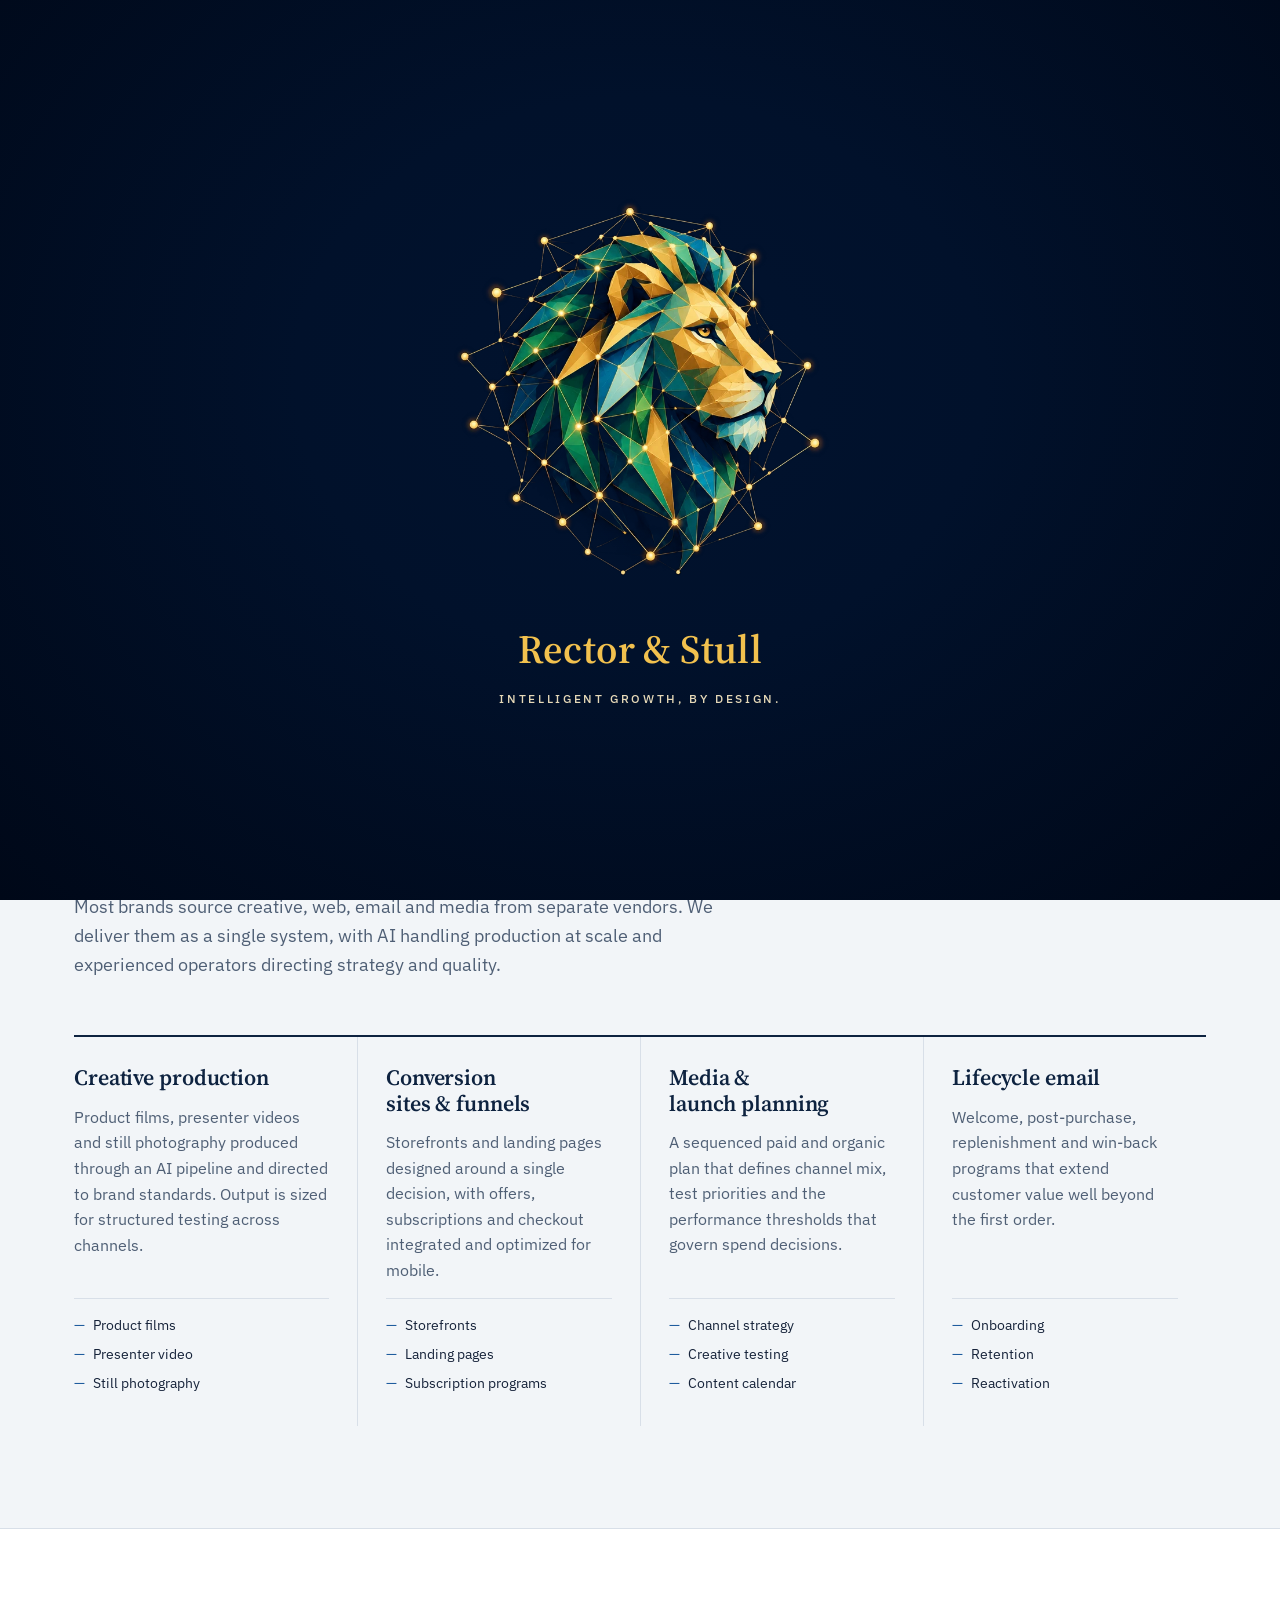
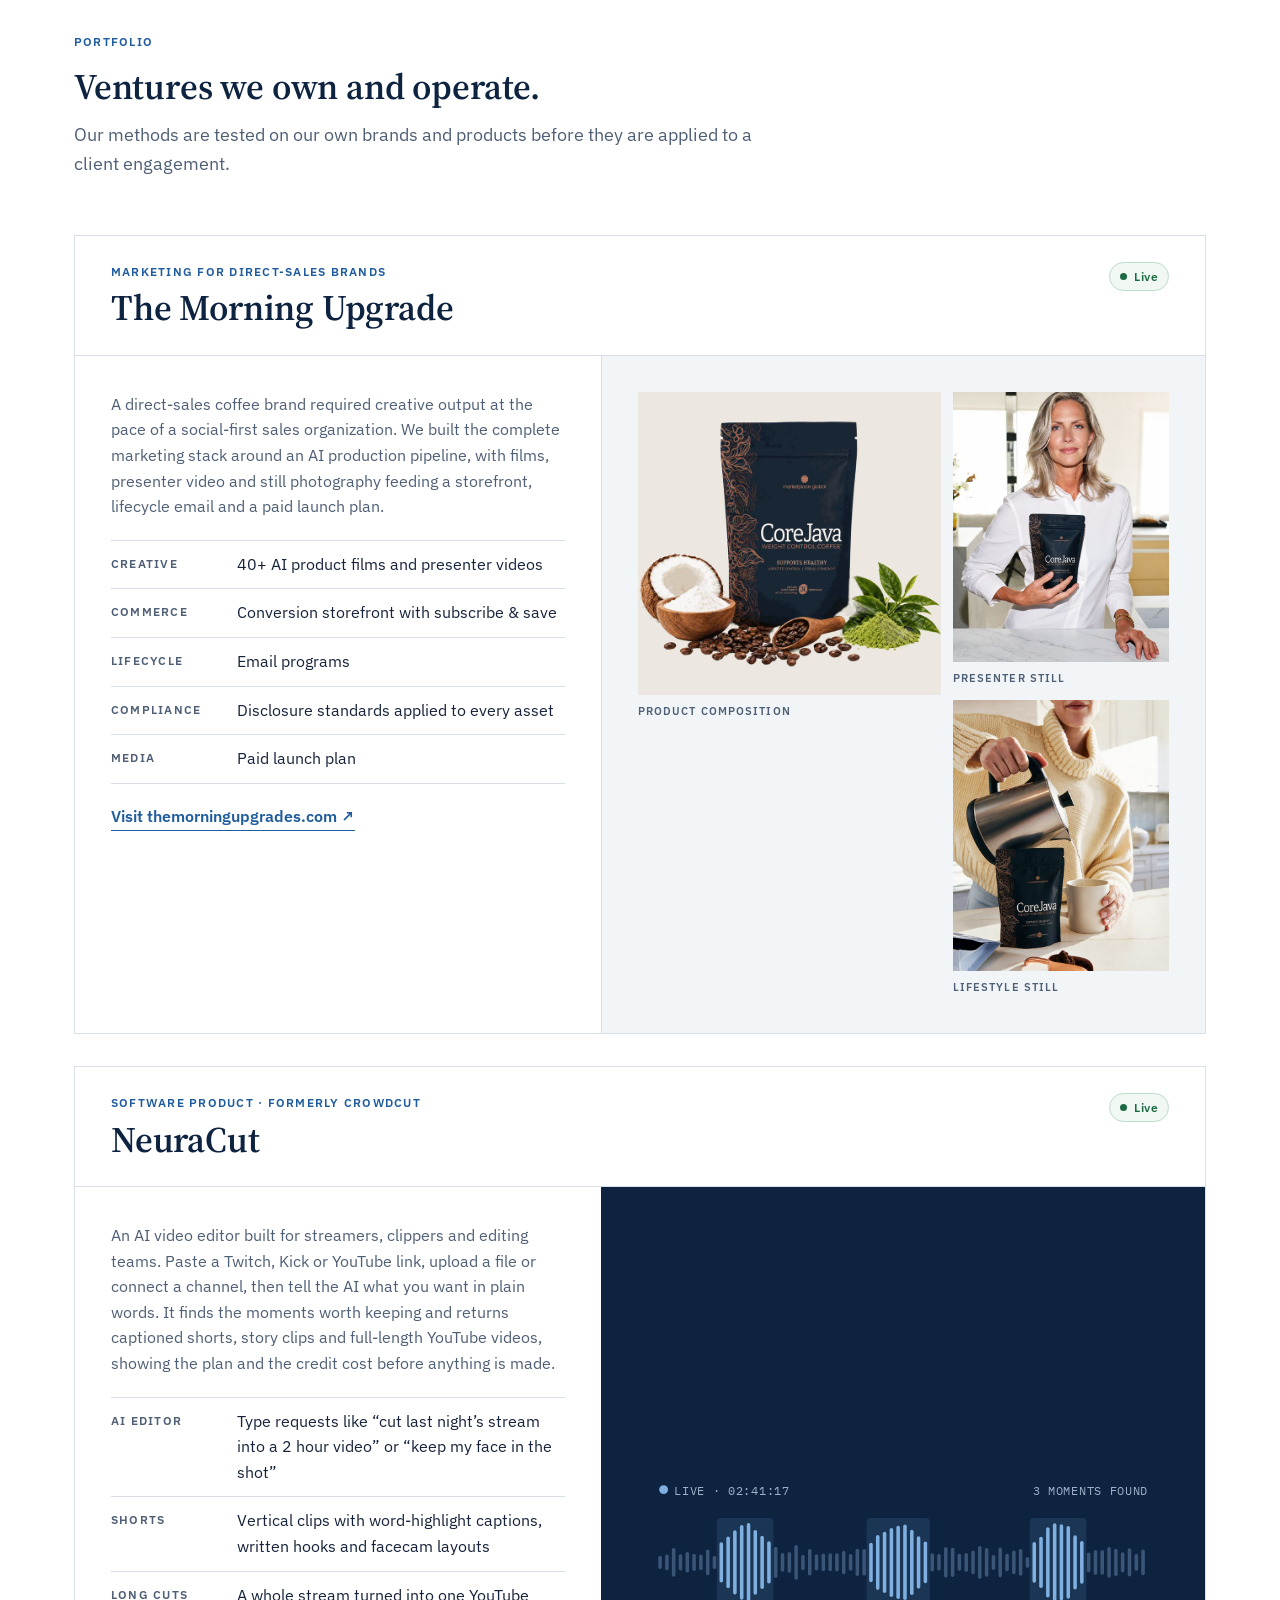
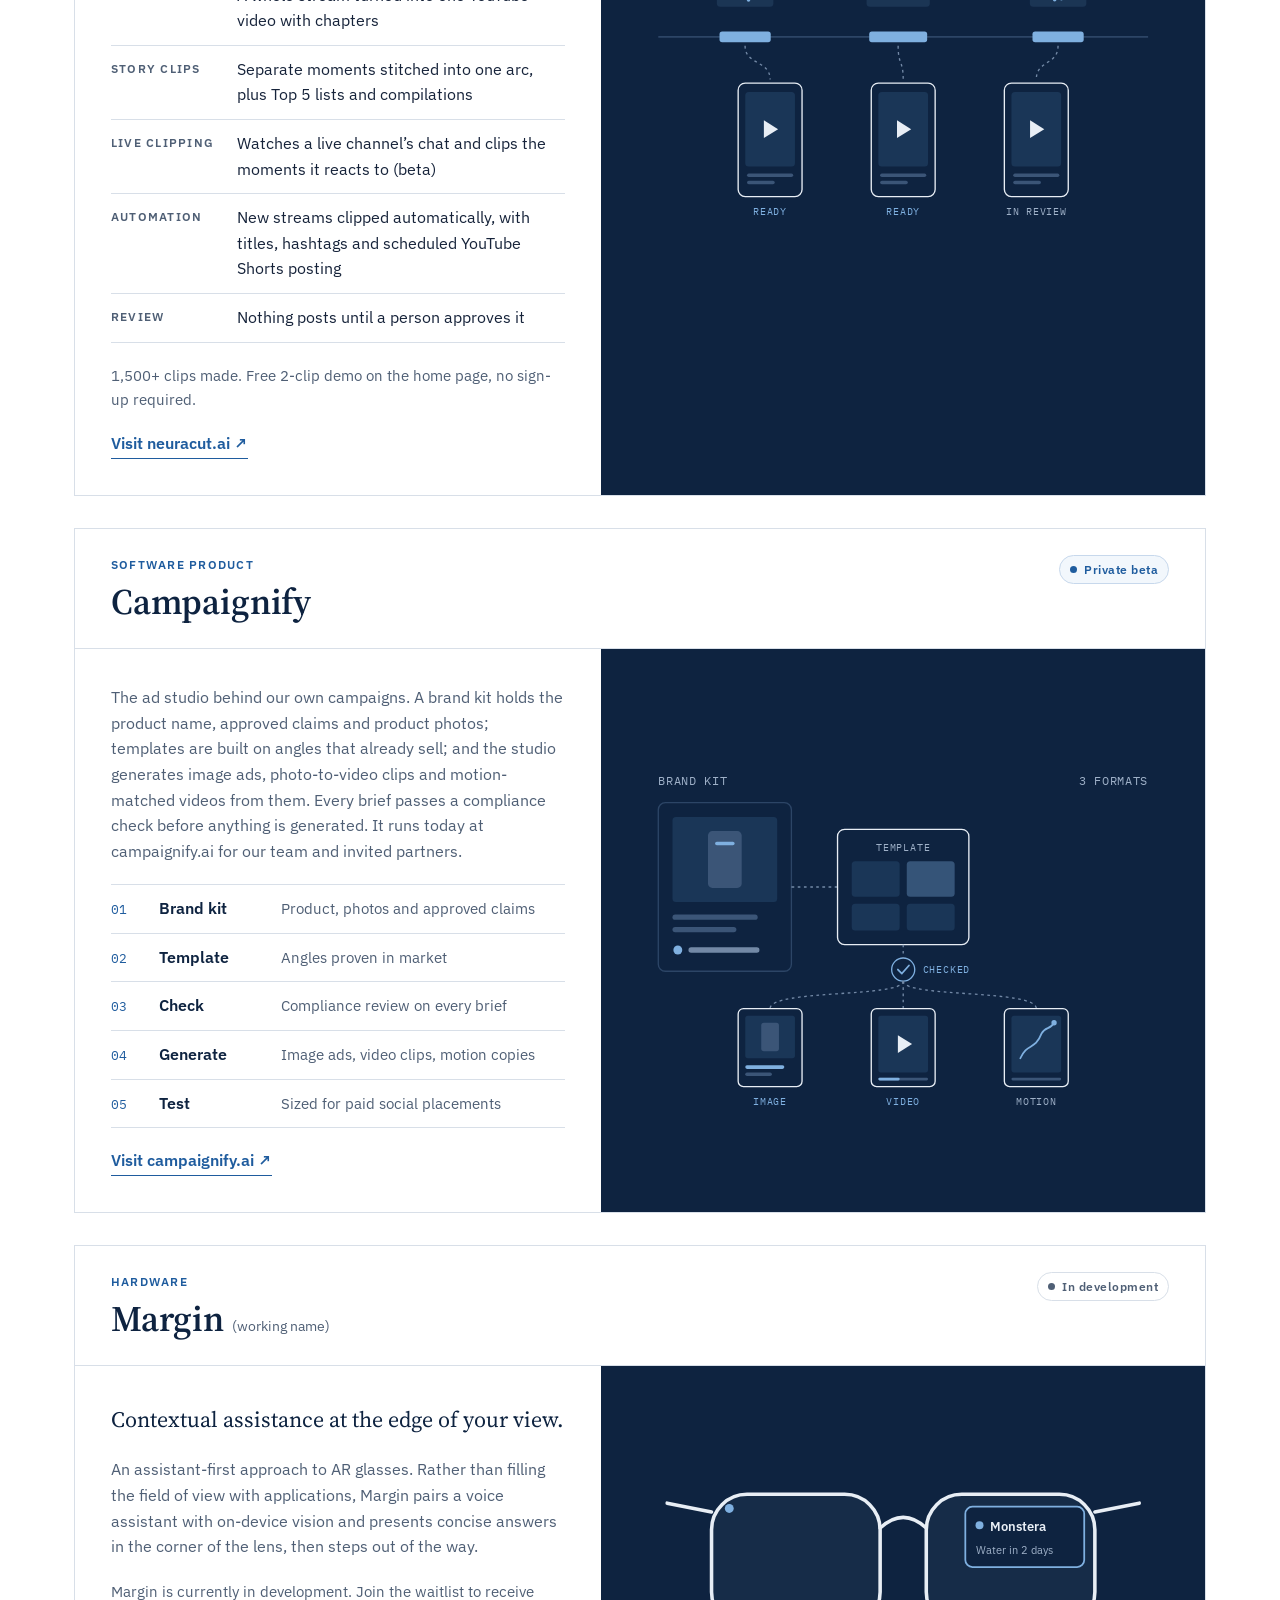
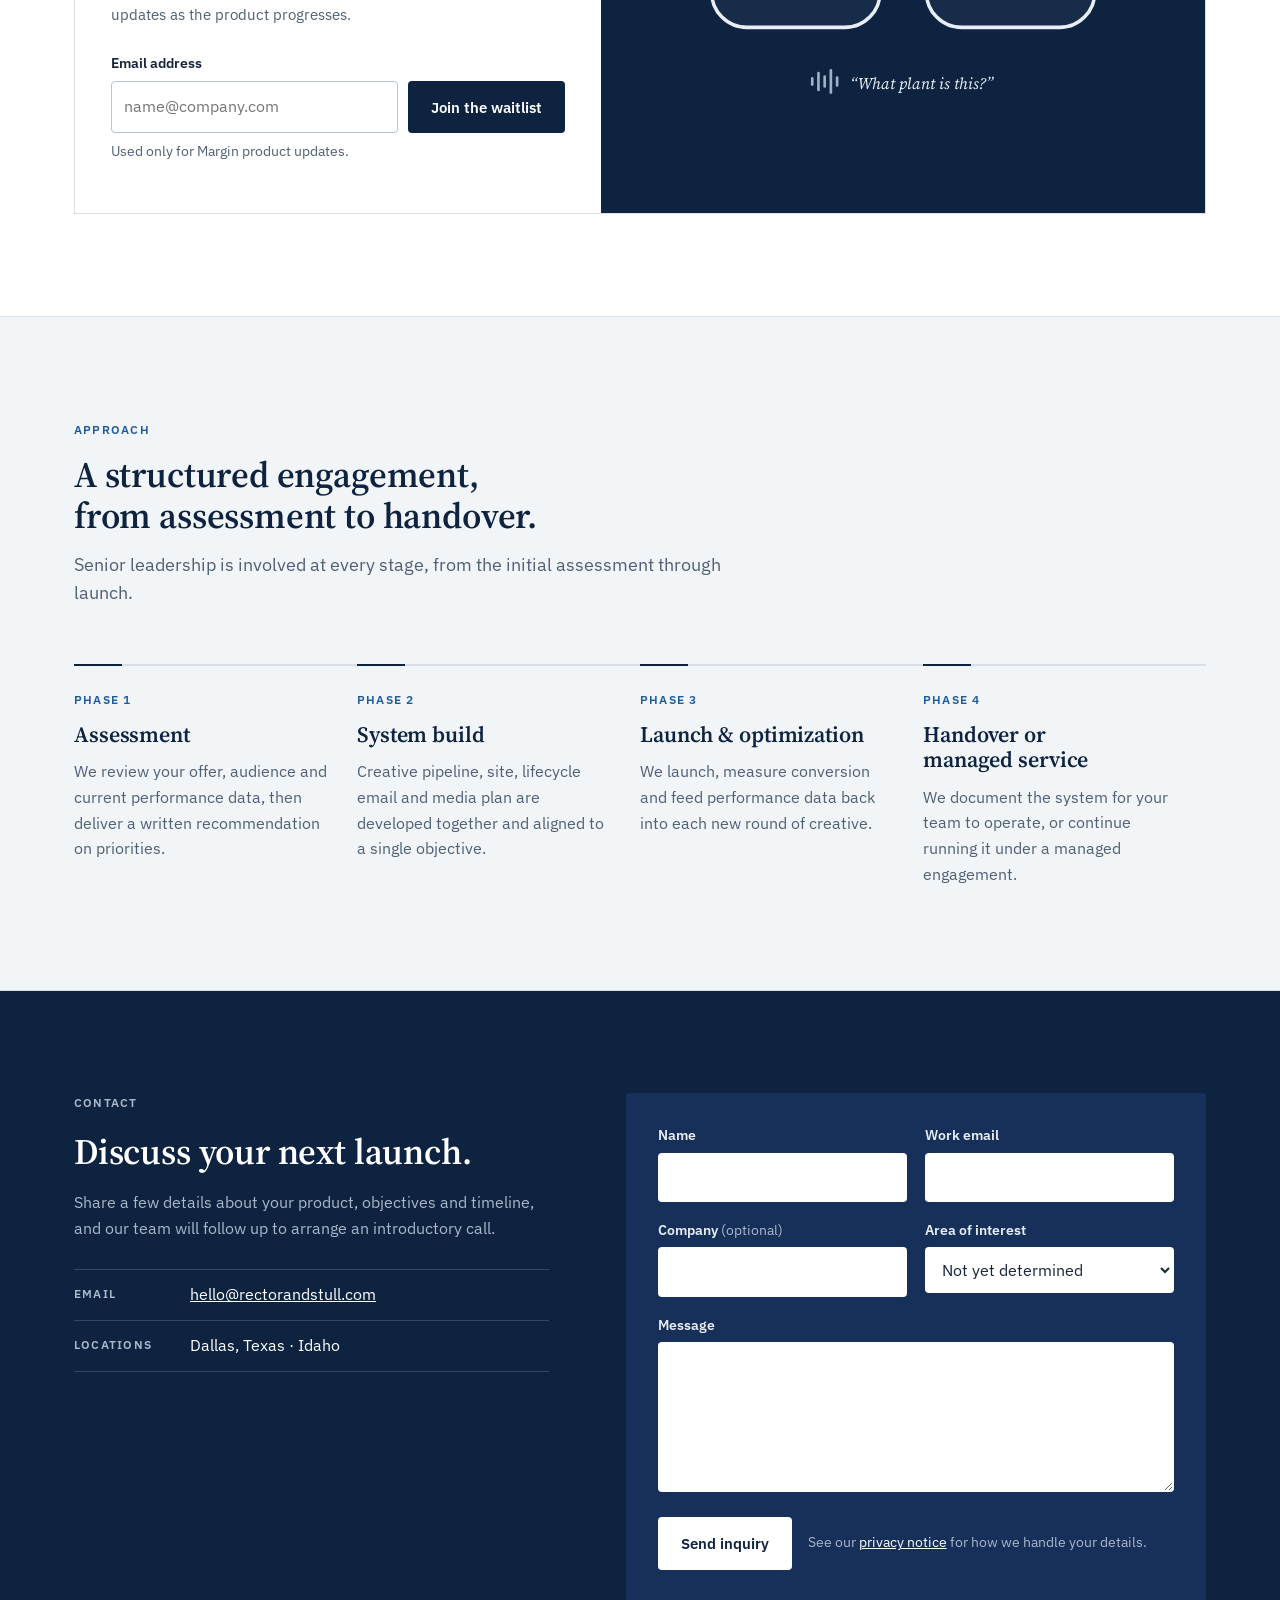
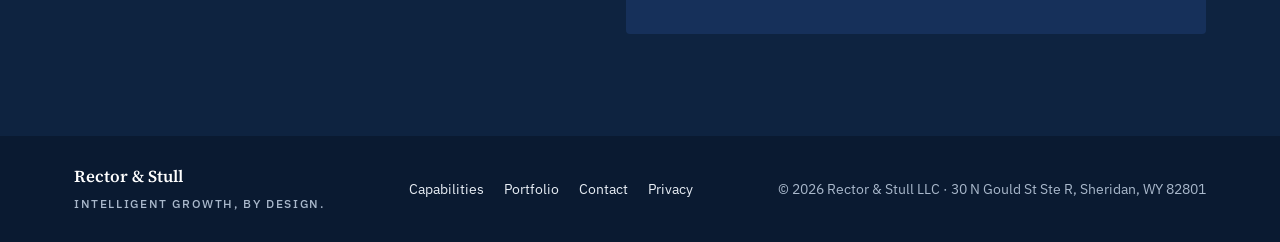
==== commit b8904bbe: "Portfolio: rebrand Crowdcut to NeuraCut and explain its features The portfolio entry now presents Ne" ====
--- a/index.html
+++ b/index.html
@@ -83,9 +83,9 @@
               </a>
             </li>
             <li>
-              <a href="#case-crowdcut">
-                <span class="panel-name">Crowdcut</span>
-                <span class="panel-desc">Automated stream-clipping platform</span>
+              <a href="#case-neuracut">
+                <span class="panel-name">NeuraCut</span>
+                <span class="panel-desc">AI video editor and stream clipper</span>
                 <span class="status status-live">Live</span>
               </a>
             </li>
@@ -178,7 +178,7 @@
                 <div><dt>Compliance</dt><dd>Disclosure standards applied to every asset</dd></div>
                 <div><dt>Media</dt><dd>Paid launch plan</dd></div>
               </dl>
-              <a class="text-link" href="https://themorningupgrades.com">Visit themorningupgrades.com <span aria-hidden="true">↗</span></a>
+              <a class="text-link" href="https://themorningupgrades.com" target="_blank" rel="noopener">Visit themorningupgrades.com <span aria-hidden="true">↗</span><span class="sr-only"> (opens in a new tab)</span></a>
             </div>
             <div class="tmu-media">
               <figure class="tmu-product">
@@ -197,30 +197,34 @@
           </div>
         </article>
 
-        <!-- Crowdcut -->
-        <article class="case" id="case-crowdcut" aria-labelledby="crowdcut-title">
+        <!-- NeuraCut (formerly Crowdcut) -->
+        <article class="case" id="case-neuracut" aria-labelledby="neuracut-title">
+          <span id="case-crowdcut" aria-hidden="true"></span>
           <header class="case-head">
             <div>
-              <p class="case-kicker">Software product</p>
-              <h3 id="crowdcut-title">Crowdcut</h3>
+              <p class="case-kicker">Software product &middot; formerly Crowdcut</p>
+              <h3 id="neuracut-title">NeuraCut</h3>
             </div>
             <span class="status status-live">Live</span>
           </header>
           <div class="case-body">
             <div class="case-copy">
-              <p>An automated stream-clipping platform. Crowdcut monitors long-form live streams, identifies the moments worth keeping and produces short vertical clips ready for distribution. It runs live today at crowdcut.studio on Twitch, Kick and YouTube, with a free instant demo on the home page.</p>
-              <ol class="pipeline" aria-label="Pipeline stages">
-                <li><span class="pipe-step">Detect</span><span class="pipe-note">Identify high-engagement moments</span></li>
-                <li><span class="pipe-step">Cut</span><span class="pipe-note">Trim to a clean in and out point</span></li>
-                <li><span class="pipe-step">Render</span><span class="pipe-note">Reframe for vertical formats</span></li>
-                <li><span class="pipe-step">Review</span><span class="pipe-note">Human approval on every clip</span></li>
-                <li><span class="pipe-step">Distribute</span><span class="pipe-note">Publish to short-form channels</span></li>
-              </ol>
-              <a class="text-link" href="https://crowdcut.studio">Visit crowdcut.studio <span aria-hidden="true">↗</span></a>
+              <p>An AI video editor built for streamers, clippers and editing teams. Paste a Twitch, Kick or YouTube link, upload a file or connect a channel, then tell the AI what you want in plain words. It finds the moments worth keeping and returns captioned shorts, story clips and full-length YouTube videos, showing the plan and the credit cost before anything is made.</p>
+              <dl class="scope-list">
+                <div><dt>AI editor</dt><dd>Type requests like &ldquo;cut last night&rsquo;s stream into a 2 hour video&rdquo; or &ldquo;keep my face in the shot&rdquo;</dd></div>
+                <div><dt>Shorts</dt><dd>Vertical clips with word-highlight captions, written hooks and facecam layouts</dd></div>
+                <div><dt>Long cuts</dt><dd>A whole stream turned into one YouTube video with chapters</dd></div>
+                <div><dt>Story clips</dt><dd>Separate moments stitched into one arc, plus Top 5 lists and compilations</dd></div>
+                <div><dt>Live clipping</dt><dd>Watches a live channel&rsquo;s chat and clips the moments it reacts to (beta)</dd></div>
+                <div><dt>Automation</dt><dd>New streams clipped automatically, with titles, hashtags and scheduled YouTube Shorts posting</dd></div>
+                <div><dt>Review</dt><dd>Nothing posts until a person approves it</dd></div>
+              </dl>
+              <p class="case-note">1,500+ clips made. Free 2-clip demo on the home page, no sign-up required.</p>
+              <a class="text-link" href="https://neuracut.ai" target="_blank" rel="noopener">Visit neuracut.ai <span aria-hidden="true">&#8599;</span><span class="sr-only"> (opens in a new tab)</span></a>
             </div>
             <div class="case-visual">
-              <svg class="illo" viewBox="0 0 600 400" width="600" height="400" role="img" aria-labelledby="cc-illo-title">
-              <title id="cc-illo-title">Illustration: a stream's audio waveform with three peak moments highlighted, each cut on a timeline and rendered into a vertical clip.</title>
+              <svg class="illo" viewBox="0 0 600 400" width="600" height="400" role="img" aria-labelledby="nc-illo-title">
+              <title id="nc-illo-title">Illustration: NeuraCut marks three peak moments in a long stream and turns them into vertical clips.</title>
               <circle cx="30" cy="30" r="5" fill="#7FB0E0"/>
               <text x="42" y="36" class="svg-mono" fill="#9FB1C8">LIVE · 02:41:17</text>
               <text x="576" y="36" class="svg-mono" fill="#9FB1C8" text-anchor="end">3 MOMENTS FOUND</text>
@@ -348,7 +352,7 @@
                 <li><span class="pipe-step">Generate</span><span class="pipe-note">Image ads, video clips, motion copies</span></li>
                 <li><span class="pipe-step">Test</span><span class="pipe-note">Sized for paid social placements</span></li>
               </ol>
-              <a class="text-link" href="https://campaignify.ai">Visit campaignify.ai <span aria-hidden="true">↗</span></a>
+              <a class="text-link" href="https://campaignify.ai" target="_blank" rel="noopener">Visit campaignify.ai <span aria-hidden="true">↗</span><span class="sr-only"> (opens in a new tab)</span></a>
             </div>
             <div class="case-visual">
               <svg class="illo" viewBox="0 0 600 400" width="600" height="400" role="img" aria-labelledby="cf-illo-title">
@@ -533,7 +537,7 @@
           </div>
           <div class="field-full form-actions">
             <button class="btn btn-light" type="submit">Send inquiry</button>
-            <p class="form-hint" id="cf-hint">See our <a href="privacy.html">privacy notice</a> for how we handle your details.</p>
+            <p class="form-hint" id="cf-hint">See our <a href="privacy.html" target="_blank" rel="noopener">privacy notice<span class="sr-only"> (opens in a new tab)</span></a> for how we handle your details.</p>
           </div>
           <p class="form-status field-full" id="cf-status" role="status" aria-live="polite"></p>
         </form>
@@ -549,7 +553,7 @@
           <li><a href="#services">Capabilities</a></li>
           <li><a href="#work">Portfolio</a></li>
           <li><a href="#contact">Contact</a></li>
-          <li><a href="privacy.html">Privacy</a></li>
+          <li><a href="privacy.html" target="_blank" rel="noopener">Privacy<span class="sr-only"> (opens in a new tab)</span></a></li>
         </ul>
       </nav>
       <p class="footer-legal">© 2026 Rector &amp; Stull LLC · 30 N Gould St Ste R, Sheridan, WY 82801</p>
--- a/assets/site.css
+++ b/assets/site.css
@@ -180,6 +180,7 @@
 .scope-list > div { display: grid; grid-template-columns: 110px minmax(0, 1fr); gap: 16px; padding: 11px 0; border-bottom: 1px solid var(--line); }
 .scope-list dt { color: var(--slate); padding-top: 2px; }
 .scope-list dd { margin: 0; color: var(--ink); }
+.case-note { margin: 0; color: var(--slate); font-size: .95em; }
 
 .tmu-media { display: grid; grid-template-columns: minmax(0, 1.4fr) minmax(0, 1fr); grid-template-rows: auto auto; gap: 12px; padding: clamp(20px, 3vw, 36px); background: var(--mist); border-left: 1px solid var(--line); align-content: start; }
 .tmu-media figure { margin: 0; display: grid; gap: 8px; min-width: 0; align-content: start; }
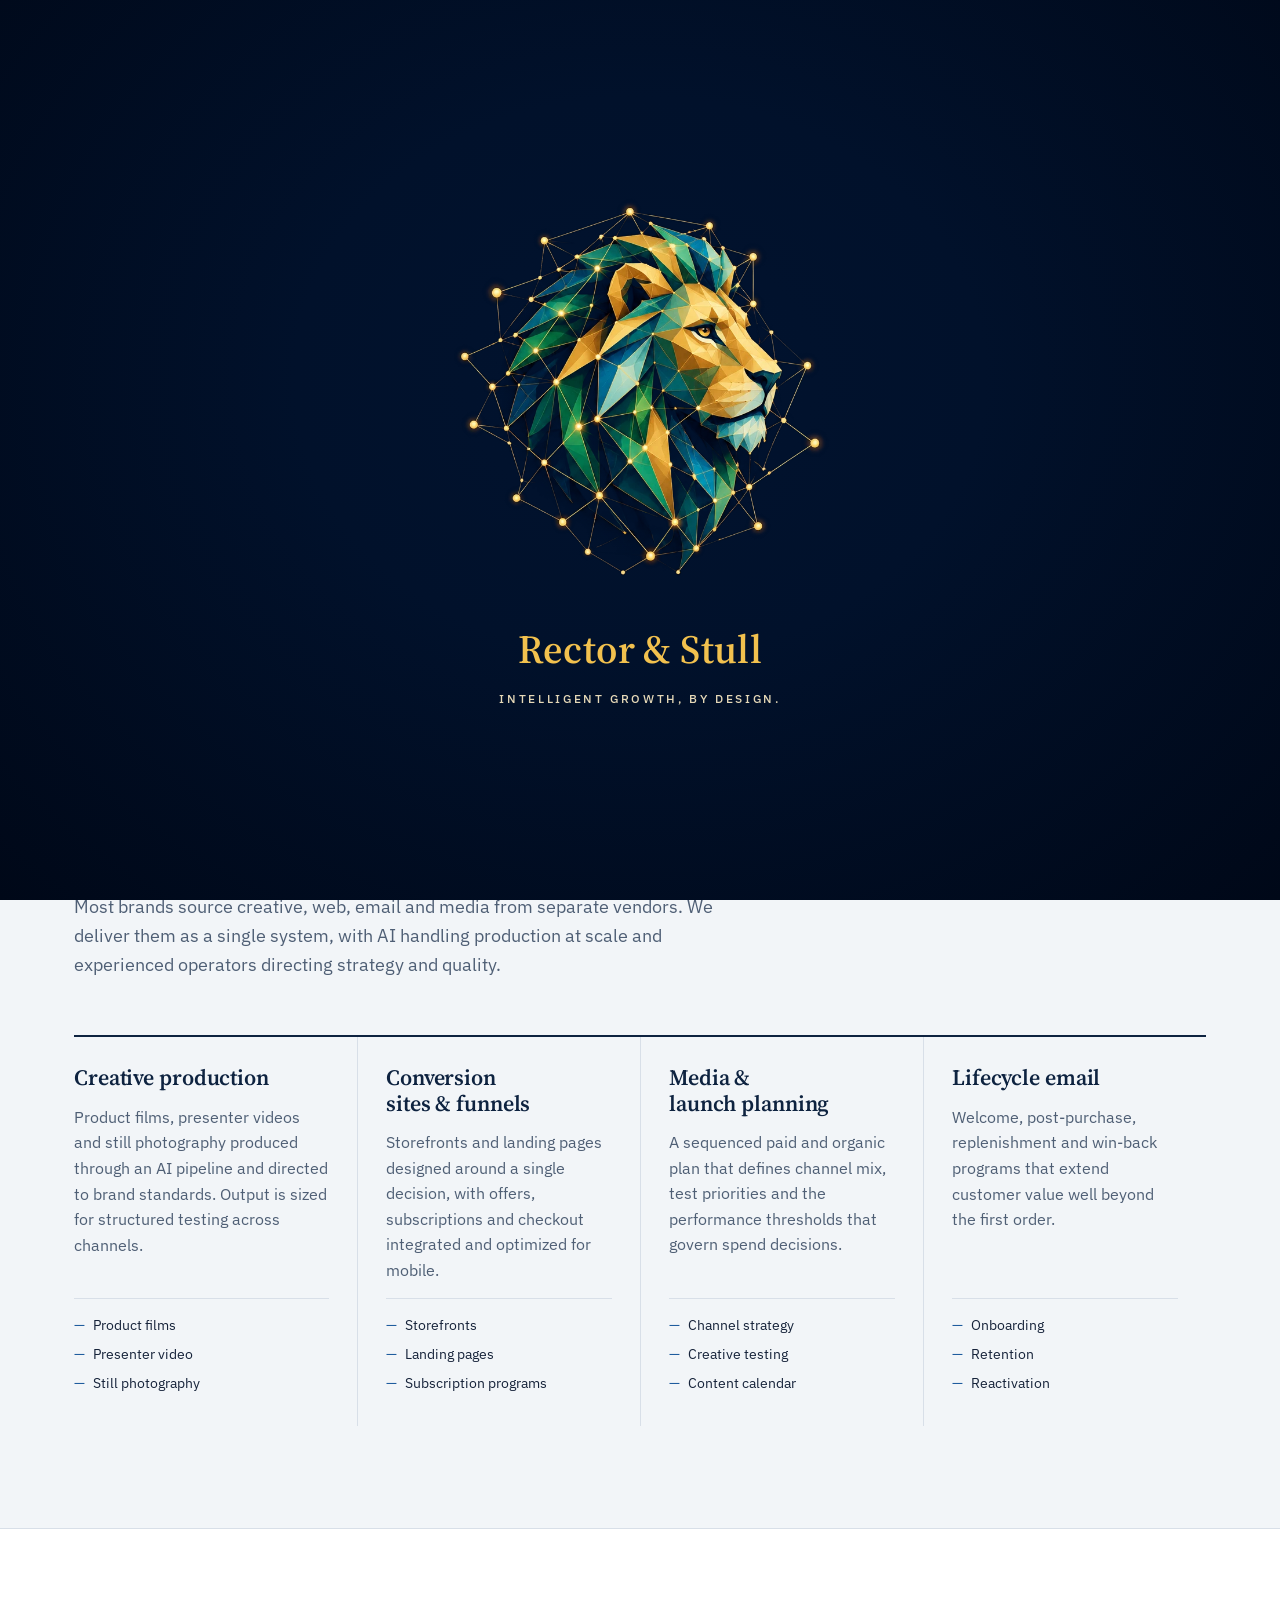
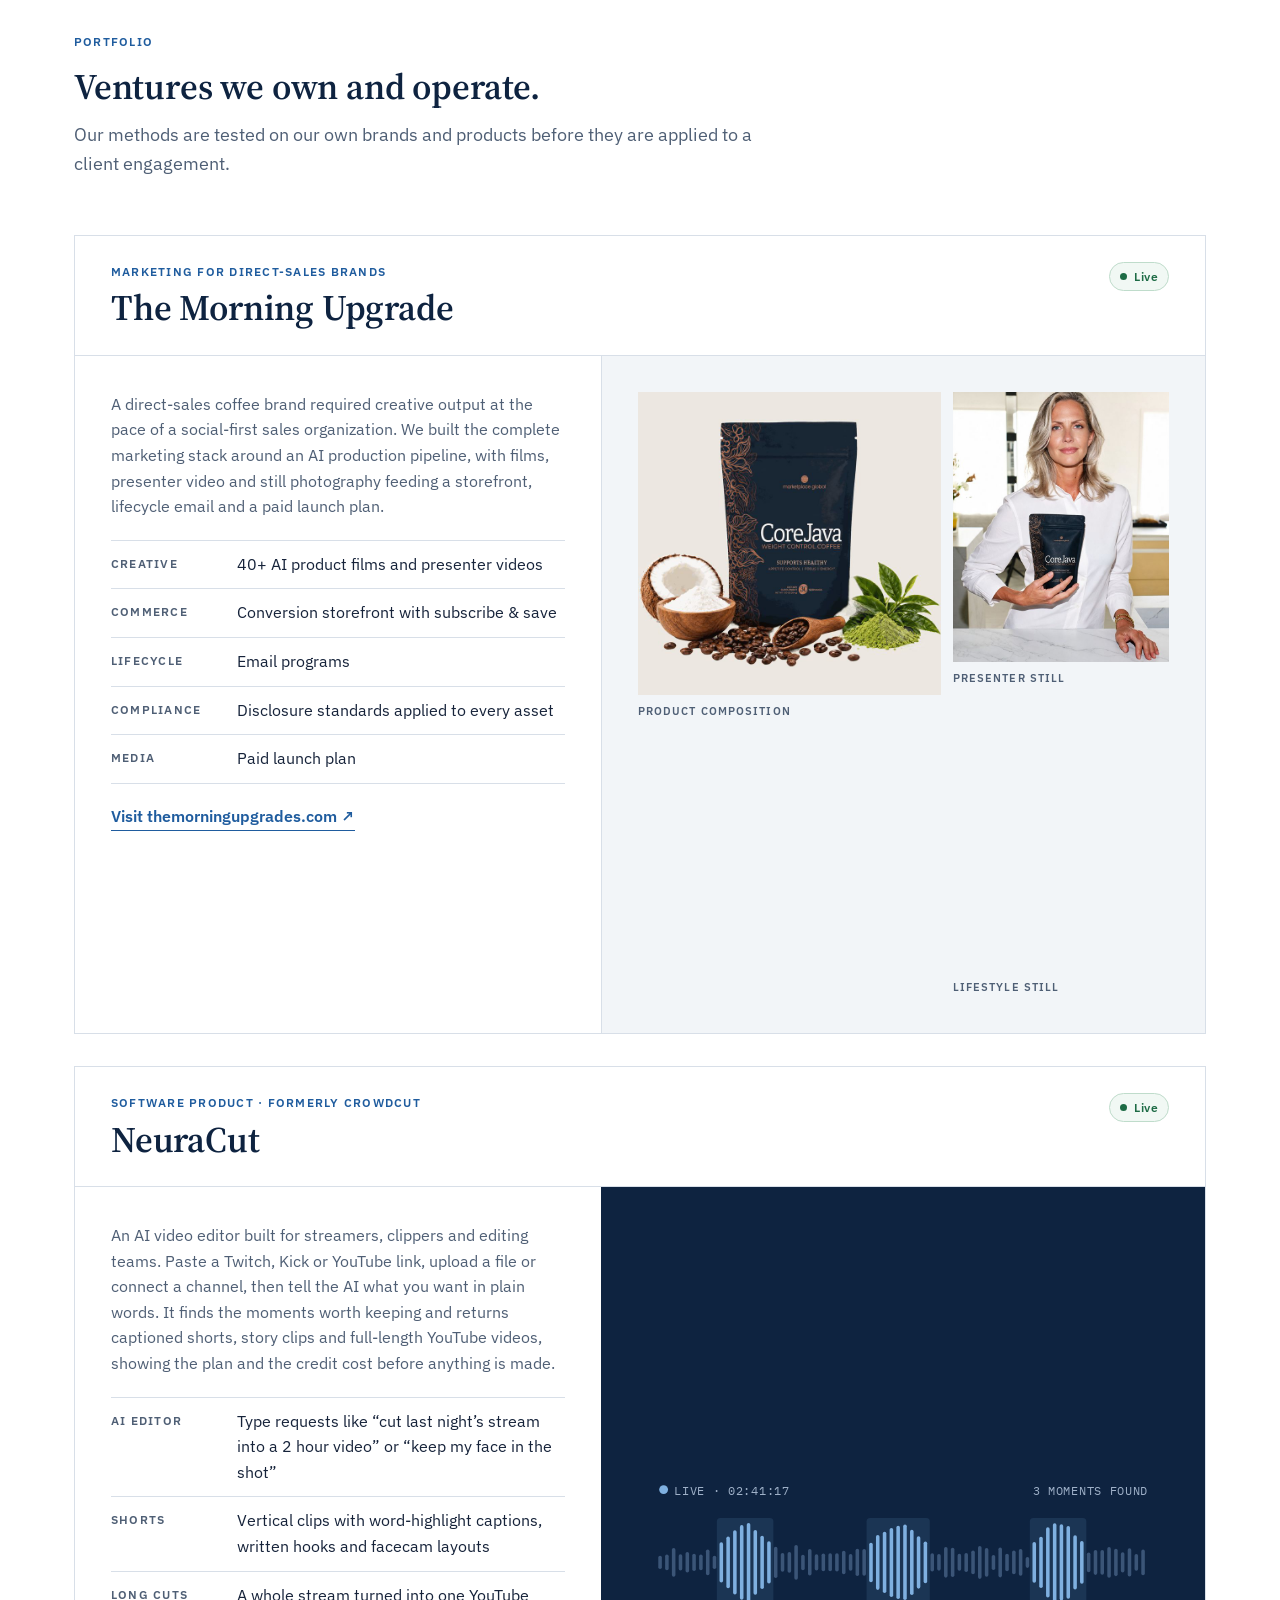
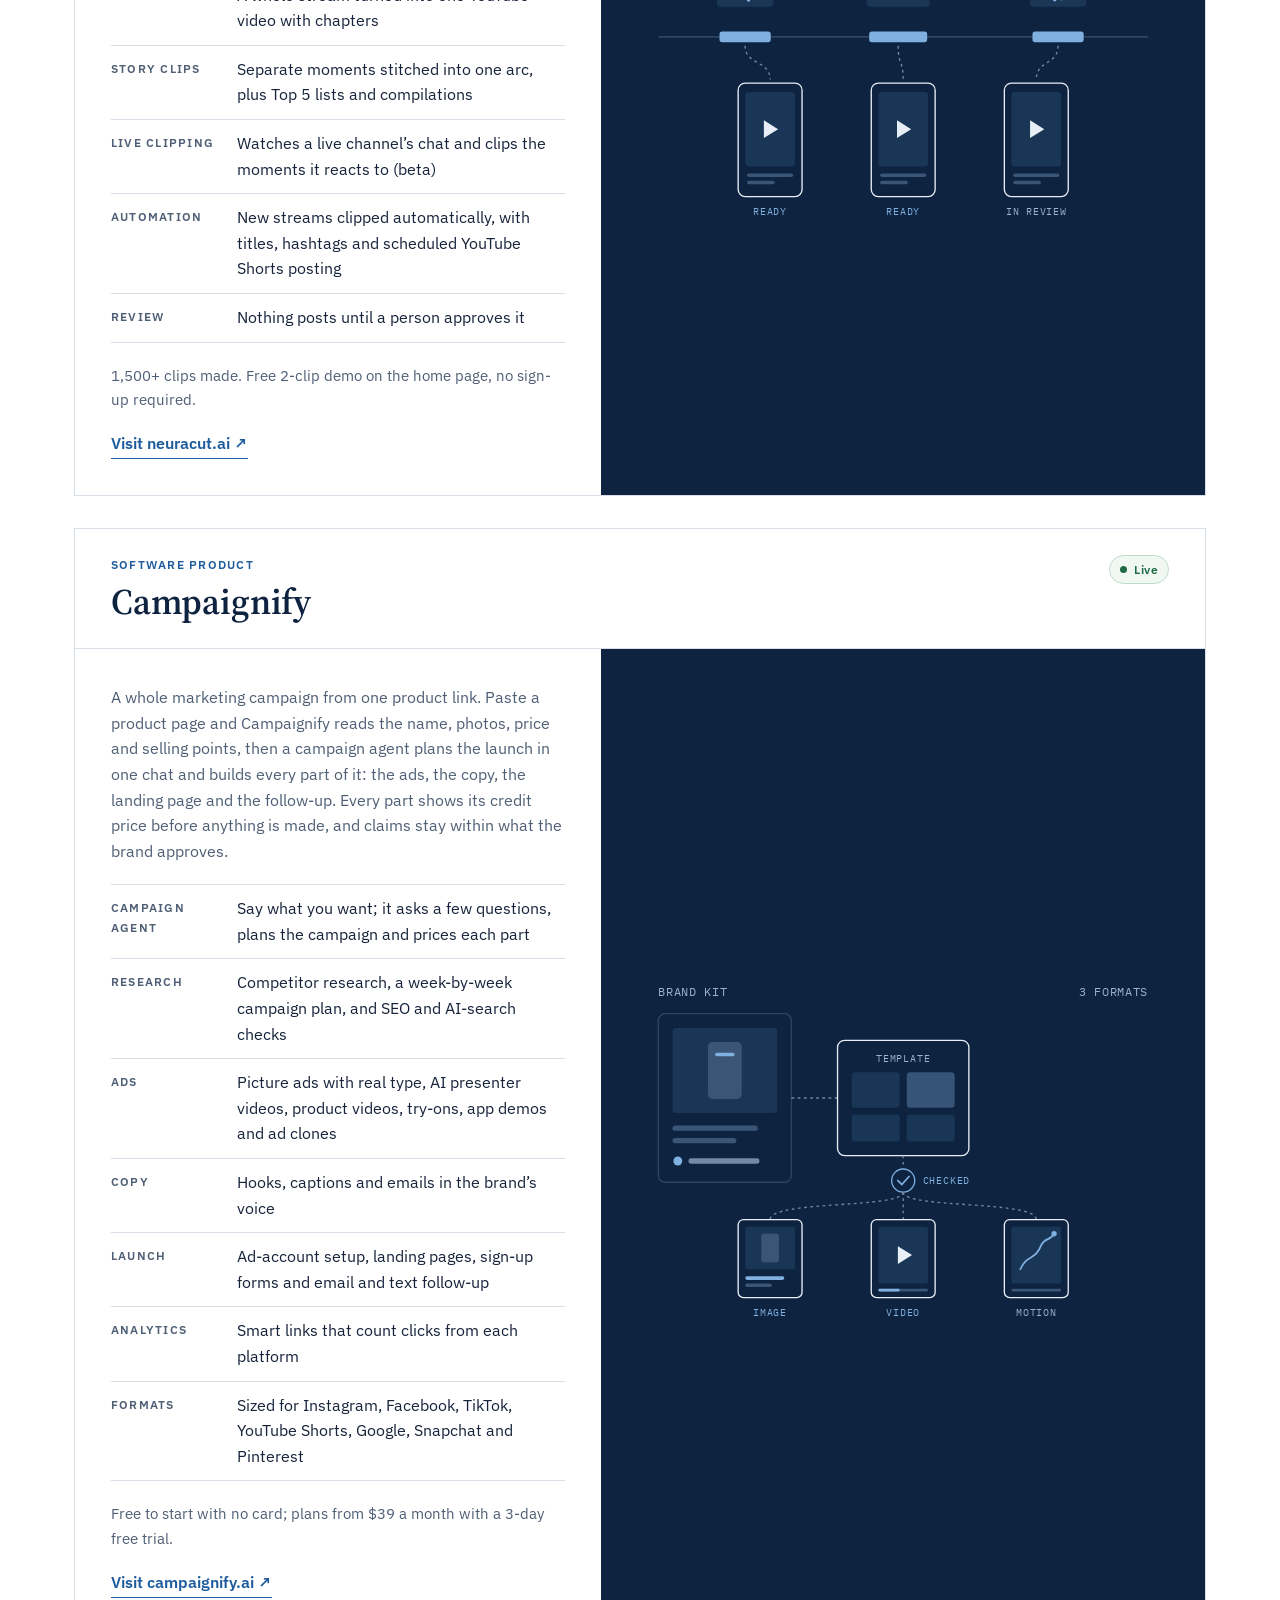
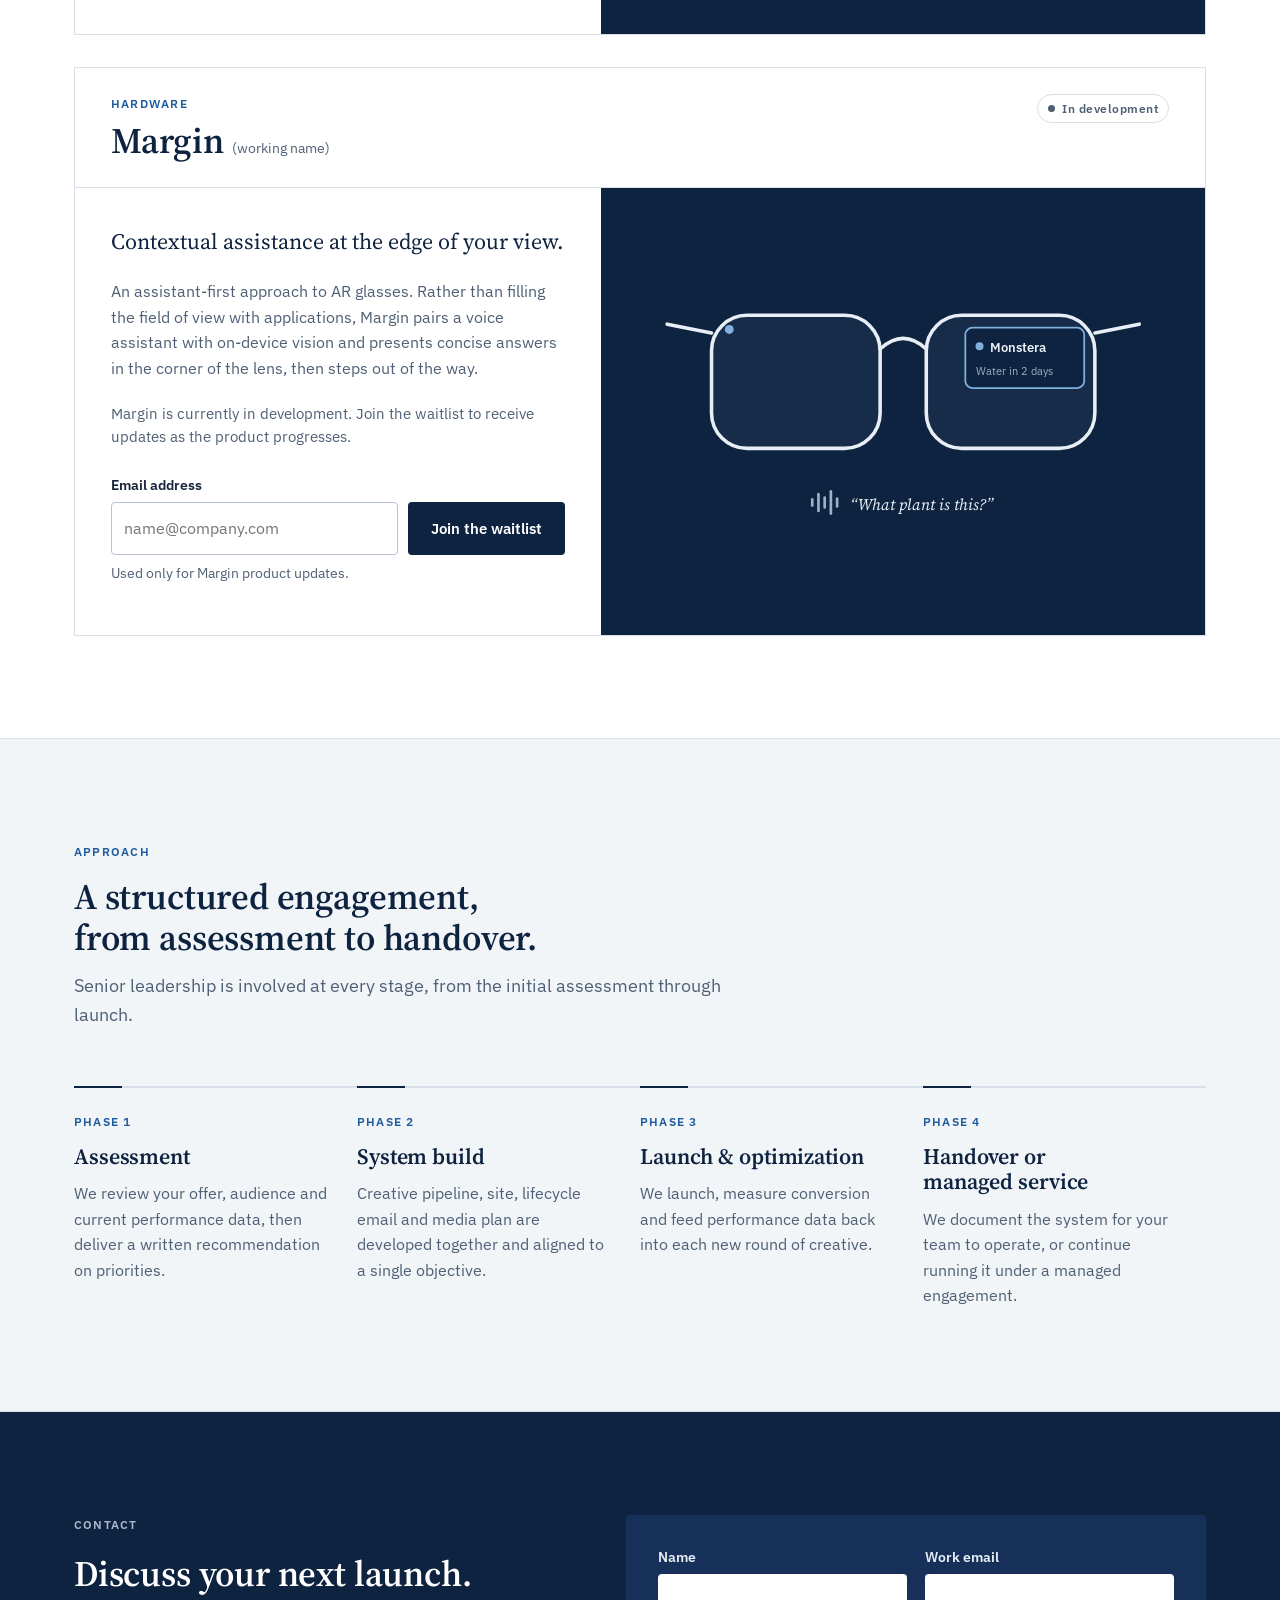
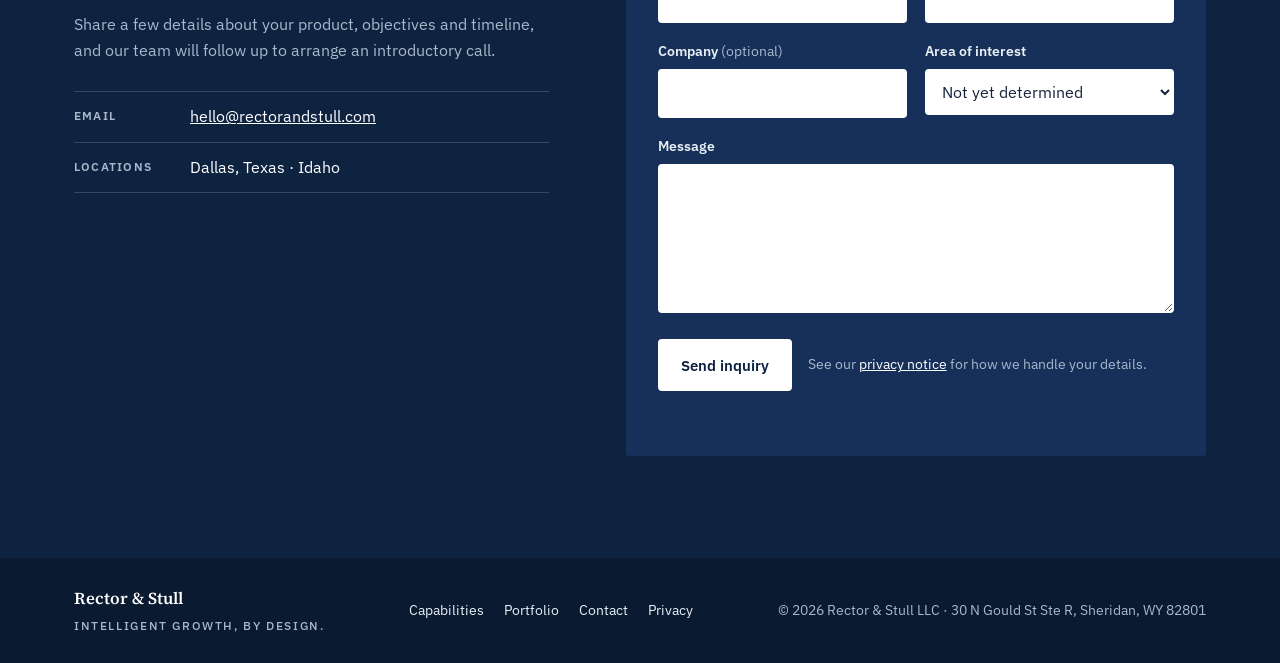
==== commit f6138f43: "Portfolio: Campaignify is live, explain the full platform Campaignify moves from private beta to Liv" ====
--- a/index.html
+++ b/index.html
@@ -92,8 +92,8 @@
             <li>
               <a href="#case-campaignify">
                 <span class="panel-name">Campaignify</span>
-                <span class="panel-desc">AI ad studio</span>
-                <span class="status status-soon">Private beta</span>
+                <span class="panel-desc">AI marketing platform</span>
+                <span class="status status-live">Live</span>
               </a>
             </li>
             <li>
@@ -340,19 +340,22 @@
               <p class="case-kicker">Software product</p>
               <h3 id="campaignify-title">Campaignify</h3>
             </div>
-            <span class="status status-soon">Private beta</span>
+            <span class="status status-live">Live</span>
           </header>
           <div class="case-body">
             <div class="case-copy">
-              <p>The ad studio behind our own campaigns. A brand kit holds the product name, approved claims and product photos; templates are built on angles that already sell; and the studio generates image ads, photo-to-video clips and motion-matched videos from them. Every brief passes a compliance check before anything is generated. It runs today at campaignify.ai for our team and invited partners.</p>
-              <ol class="pipeline" aria-label="Studio stages">
-                <li><span class="pipe-step">Brand kit</span><span class="pipe-note">Product, photos and approved claims</span></li>
-                <li><span class="pipe-step">Template</span><span class="pipe-note">Angles proven in market</span></li>
-                <li><span class="pipe-step">Check</span><span class="pipe-note">Compliance review on every brief</span></li>
-                <li><span class="pipe-step">Generate</span><span class="pipe-note">Image ads, video clips, motion copies</span></li>
-                <li><span class="pipe-step">Test</span><span class="pipe-note">Sized for paid social placements</span></li>
-              </ol>
-              <a class="text-link" href="https://campaignify.ai" target="_blank" rel="noopener">Visit campaignify.ai <span aria-hidden="true">↗</span><span class="sr-only"> (opens in a new tab)</span></a>
+              <p>A whole marketing campaign from one product link. Paste a product page and Campaignify reads the name, photos, price and selling points, then a campaign agent plans the launch in one chat and builds every part of it: the ads, the copy, the landing page and the follow-up. Every part shows its credit price before anything is made, and claims stay within what the brand approves.</p>
+              <dl class="scope-list">
+                <div><dt>Campaign agent</dt><dd>Say what you want; it asks a few questions, plans the campaign and prices each part</dd></div>
+                <div><dt>Research</dt><dd>Competitor research, a week-by-week campaign plan, and SEO and AI-search checks</dd></div>
+                <div><dt>Ads</dt><dd>Picture ads with real type, AI presenter videos, product videos, try-ons, app demos and ad clones</dd></div>
+                <div><dt>Copy</dt><dd>Hooks, captions and emails in the brand&rsquo;s voice</dd></div>
+                <div><dt>Launch</dt><dd>Ad-account setup, landing pages, sign-up forms and email and text follow-up</dd></div>
+                <div><dt>Analytics</dt><dd>Smart links that count clicks from each platform</dd></div>
+                <div><dt>Formats</dt><dd>Sized for Instagram, Facebook, TikTok, YouTube Shorts, Google, Snapchat and Pinterest</dd></div>
+              </dl>
+              <p class="case-note">Free to start with no card; plans from $39 a month with a 3-day free trial.</p>
+              <a class="text-link" href="https://campaignify.ai" target="_blank" rel="noopener">Visit campaignify.ai <span aria-hidden="true">&#8599;</span><span class="sr-only"> (opens in a new tab)</span></a>
             </div>
             <div class="case-visual">
               <svg class="illo" viewBox="0 0 600 400" width="600" height="400" role="img" aria-labelledby="cf-illo-title">
